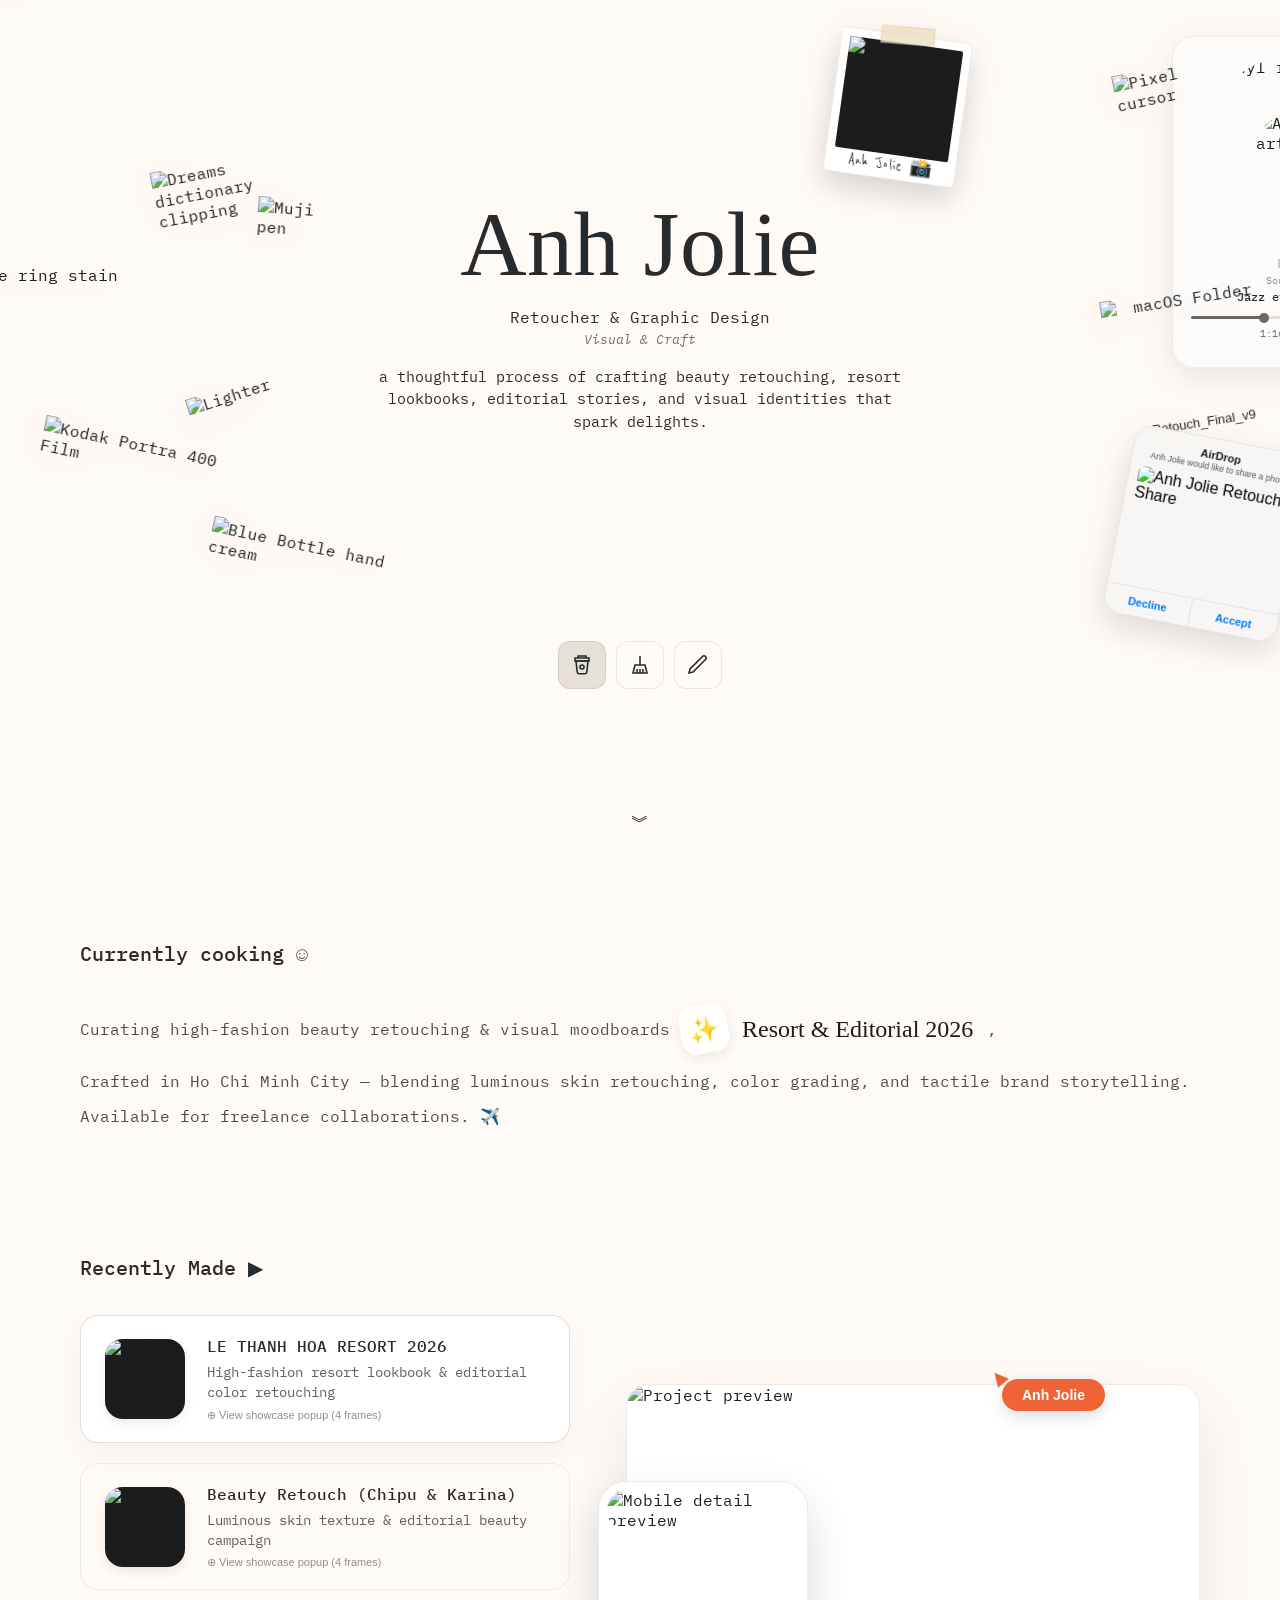
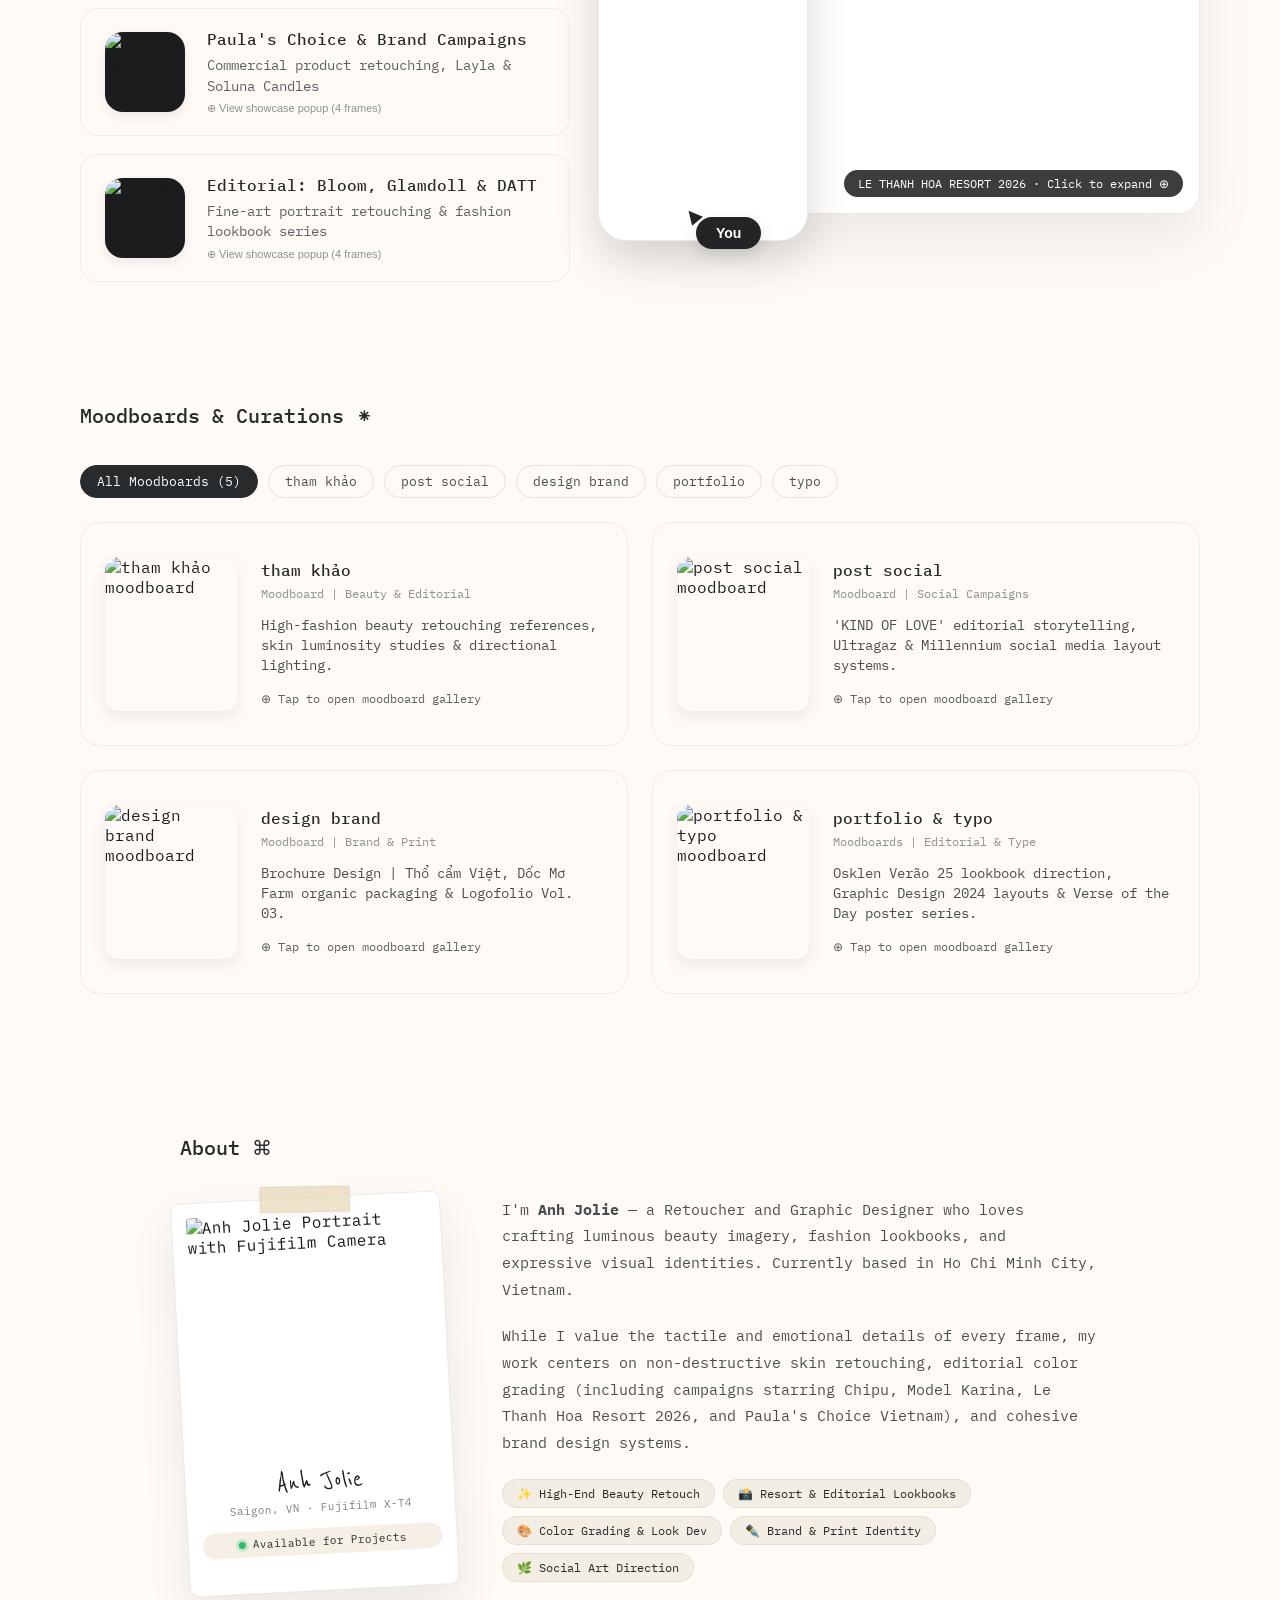
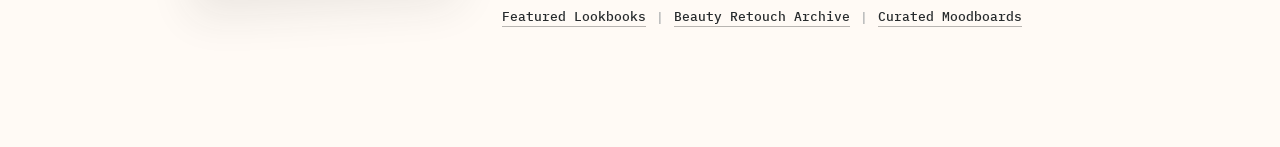
==== index.html @ 98412cd4 "feat: Anh Jolie interactive portfolio replica with mobile desk & editorial studio popup" ====
<!DOCTYPE html>
<html lang="en">
<head>
  <meta charset="utf-8" />
  <meta name="viewport" content="width=device-width, initial-scale=1, maximum-scale=5" />
  <meta name="referrer" content="no-referrer" />
  <title>Anh Jolie — Retoucher &amp; Graphic Designer</title>
  <meta name="description" content="Portfolio of Anh Jolie — Retoucher & Graphic Designer in Ho Chi Minh City. High-end beauty retouching, resort lookbooks, editorial stories, and curated visual moodboards." />
  <meta property="og:title" content="Anh Jolie — Retoucher &amp; Graphic Designer" />
  <meta property="og:description" content="A thoughtful process of crafting beauty retouching, resort lookbooks, editorial stories, and visual identities that spark delights." />
  <meta property="og:image" content="https://mir-s3-cdn-cf.behance.net/b1651c69d4bcf83d40b5f0b8733e53f3/c65cf236-919b-415d-bf5d-6e8229b2af30_acc_1200x630.png?h=d01a60e6569aecd27ad636b7a60bcfe1" />
  <meta property="og:type" content="website" />
  <link rel="preconnect" href="https://fonts.googleapis.com">
  <link rel="preconnect" href="https://fonts.gstatic.com" crossorigin>
  <link href="https://fonts.googleapis.com/css2?family=IBM+Plex+Mono:ital,wght@0,400;0,500;0,600;1,400&family=Manrope:wght@400;500;600;700&family=Reenie+Beanie&display=swap" rel="stylesheet">
  <style>
    @font-face {
      font-family: "Felt Tip Senior Regular";
      src: url("https://framerusercontent.com/assets/MlOKWgIuJnSh6sBA8Sb90W6Y.woff2") format("woff2");
      font-display: swap;
    }
    @font-face {
      font-family: "Historia Sky Script";
      src: url("https://framerusercontent.com/assets/rTj1xxnpP5jTWpRxKrqvFUeAQ8.woff2") format("woff2");
      font-display: swap;
    }
    @font-face {
      font-family: "SF Pro Text Semibold";
      src: url("https://framerusercontent.com/assets/CBZdmdx8YDNDLH6l0lfT3UiM8.woff2") format("woff2");
      font-display: swap;
    }

    * {
      box-sizing: border-box;
      margin: 0;
      padding: 0;
      -webkit-font-smoothing: antialiased;
      -webkit-tap-highlight-color: transparent;
    }

    html, body {
      background: rgb(255, 250, 245);
      color: #1a1c1d;
      font-family: 'IBM Plex Mono', monospace;
      overflow-x: hidden;
      scroll-behavior: smooth;
    }

    body.modal-open {
      overflow: hidden;
    }

    /* ===================== TOP HERO CANVAS (DESKTOP + MOBILE) ===================== */
    .hero-stage {
      position: relative;
      width: 100%;
      max-width: 1440px;
      height: 880px;
      margin: 0 auto;
      user-select: none;
      overflow: hidden;
    }

    /* Center Bio Block */
    .hero-center-text {
      position: absolute;
      left: 50%;
      top: 315px;
      transform: translate(-50%, -50%);
      width: 590px;
      max-width: 90vw;
      text-align: center;
      z-index: 15;
      transition: all 0.65s cubic-bezier(0.22, 1, 0.36, 1);
      pointer-events: none;
    }

    .hero-stage[data-mode="clean"] .hero-center-text {
      left: 73%;
      top: 425px;
      text-align: right;
    }

    .hero-stage[data-mode="notebook"] .hero-center-text {
      left: 50%;
      top: 325px;
      text-align: center;
    }

    .signature-title {
      font-family: "Historia Sky Script", cursive;
      font-size: 92px;
      font-weight: 400;
      color: #272b2d;
      line-height: 1.05;
      margin-bottom: 14px;
      letter-spacing: 0.5px;
    }

    .subtitle-role {
      font-family: 'IBM Plex Mono', monospace;
      font-size: 16px;
      font-weight: 400;
      color: #272b2d;
      margin-bottom: 4px;
    }

    .subtitle-pos {
      font-family: 'IBM Plex Mono', monospace;
      font-style: italic;
      font-size: 13px;
      color: #6b7075;
      margin-bottom: 18px;
    }

    .subtitle-desc {
      font-family: 'IBM Plex Mono', monospace;
      font-size: 15px;
      line-height: 1.5;
      color: #272b2d;
      max-width: 540px;
      margin: 0 auto;
    }

    .hero-stage[data-mode="clean"] .subtitle-desc {
      margin-left: auto;
      margin-right: 0;
    }

    /* Interactive Desk Objects */
    .desk-item {
      position: absolute;
      cursor: grab;
      transition: left 0.65s cubic-bezier(0.22, 1, 0.36, 1),
                  top 0.65s cubic-bezier(0.22, 1, 0.36, 1),
                  transform 0.55s cubic-bezier(0.22, 1, 0.36, 1),
                  opacity 0.4s ease;
      z-index: 10;
      filter: drop-shadow(0 8px 18px rgba(0,0,0,0.06));
      touch-action: manipulation;
    }

    .desk-item:hover {
      transform: scale(1.04) rotate(1.5deg);
    }

    .desk-item:active {
      cursor: grabbing;
      transition: none;
    }

    .desk-item > img {
      width: 100%;
      height: 100%;
      object-fit: contain;
      pointer-events: none;
      display: block;
    }

    /* ---- DEFAULT (MESSY COFFEE MODE) POSITIONS ---- */
    .item-notebook { left: -180px; top: 170px; width: 690px; height: 640px; transform: rotate(-28deg); z-index: 4; }
    .item-lamp { left: -12px; top: -35px; width: 320px; height: 420px; z-index: 6; }
    .item-noteclip { left: -120px; top: 95px; width: 220px; height: 310px; z-index: 5; }
    .item-dream { left: 162px; top: 155px; width: 175px; height: 150px; transform: rotate(-11deg); z-index: 8; }
    .item-pen { left: 252px; top: 198px; width: 65px; height: 196px; transform: rotate(4deg); z-index: 14; }
    .item-stain { left: -68px; top: 265px; width: 215px; height: 215px; z-index: 7; pointer-events: none; }
    .item-lighter { left: 205px; top: 378px; width: 120px; height: 150px; transform: rotate(-18deg); z-index: 13; }
    .item-film { left: 26px; top: 432px; width: 185px; height: 182px; transform: rotate(12deg); z-index: 13; }
    .item-handcream { left: 185px; top: 535px; width: 215px; height: 265px; transform: rotate(12deg); z-index: 13; }
    .item-doliprane { left: -120px; top: 640px; width: 118px; height: 118px; opacity: 0; pointer-events: none; }

    /* Right side widgets */
    .item-mouse { left: 1118px; top: 68px; width: 76px; height: 76px; transform: rotate(-12deg); z-index: 11; }
    .item-folder { left: 1110px; top: 288px; width: 170px; height: 155px; transform: rotate(-9deg); z-index: 14; text-align: center; }
    .item-folder .folder-label {
      font-family: "SF Pro Text Semibold", -apple-system, sans-serif;
      font-size: 13px;
      color: #272b2d;
      margin-top: -8px;
    }
    .item-sidebar { left: 1332px; top: 339px; width: 92px; height: 335px; z-index: 12; }

    /* Vinyl Music Player Widget */
    .item-music-card {
      left: 1172px;
      top: 36px;
      width: 242px;
      height: 332px;
      background: #fdfbf9;
      border: 1px solid rgba(0,0,0,0.06);
      border-radius: 22px;
      padding: 20px 18px;
      box-shadow: 0 12px 32px rgba(0,0,0,0.04);
      z-index: 9;
      display: flex;
      flex-direction: column;
      align-items: center;
    }

    .vinyl-wrap {
      position: relative;
      width: 186px;
      height: 186px;
      cursor: pointer;
    }

    .vinyl-disc {
      width: 186px;
      height: 186px;
      border-radius: 50%;
      display: block;
      animation: spinVinyl 8s linear infinite;
      animation-play-state: paused;
    }

    .item-music-card.playing .vinyl-disc {
      animation-play-state: running;
    }

    @keyframes spinVinyl {
      from { transform: rotate(0deg); }
      to { transform: rotate(360deg); }
    }

    .vinyl-center {
      position: absolute;
      left: 50%;
      top: 50%;
      width: 74px;
      height: 74px;
      transform: translate(-50%, -50%);
      border-radius: 50%;
      pointer-events: none;
      object-fit: cover;
    }

    .music-meta {
      text-align: center;
      margin-top: 14px;
      width: 100%;
    }

    .music-eq {
      font-size: 10px;
      color: #6b7075;
      letter-spacing: 1px;
      margin-bottom: 4px;
    }

    .music-artist {
      font-size: 9.5px;
      color: #8c9196;
      margin-bottom: 2px;
    }

    .music-title {
      font-size: 12px;
      color: #272b2d;
      font-weight: 500;
      margin-bottom: 12px;
    }

    .music-bar {
      position: relative;
      height: 3px;
      background: #e3ded8;
      border-radius: 99px;
      width: 100%;
      margin-bottom: 8px;
    }

    .music-bar-fill {
      width: 36%;
      height: 100%;
      background: #6b6661;
      border-radius: 99px;
      position: relative;
    }

    .music-bar-dot {
      position: absolute;
      right: -5px;
      top: -3.5px;
      width: 10px;
      height: 10px;
      border-radius: 50%;
      background: #6b6661;
    }

    .music-time {
      font-size: 9.5px;
      color: #6b7075;
    }

    /* AirDrop Card */
    .item-airdrop {
      left: 1118px;
      top: 438px;
      width: 176px;
      background: rgba(248, 246, 244, 0.94);
      backdrop-filter: blur(16px);
      border-radius: 18px;
      border: 1px solid rgba(0,0,0,0.07);
      box-shadow: 0 14px 30px rgba(0,0,0,0.08);
      transform: rotate(11deg);
      z-index: 16;
      overflow: hidden;
      font-family: "SF Pro Text Semibold", -apple-system, BlinkMacSystemFont, sans-serif;
    }

    .airdrop-header {
      padding: 10px 10px 6px;
      text-align: center;
    }

    .airdrop-title {
      font-size: 11px;
      font-weight: 700;
      color: #1a1c1d;
    }

    .airdrop-sub {
      font-size: 8.5px;
      color: #555;
      line-height: 1.25;
      margin-top: 1px;
    }

    .airdrop-photo {
      width: 156px;
      height: 112px;
      margin: 0 auto;
      border-radius: 6px;
      overflow: hidden;
      position: relative;
      cursor: pointer;
    }

    .airdrop-photo img {
      width: 100%;
      height: 100%;
      object-fit: cover;
      transition: filter 0.5s ease, transform 0.5s ease;
    }

    .item-airdrop:not(.accepted) .airdrop-photo img {
      filter: contrast(1.25) saturate(1.4);
    }

    .airdrop-actions {
      display: grid;
      grid-template-columns: 1fr 1fr;
      border-top: 1px solid rgba(0,0,0,0.08);
      margin-top: 8px;
    }

    .airdrop-btn {
      background: none;
      border: none;
      padding: 8px 0;
      font-size: 11px;
      font-weight: 600;
      color: #007aff;
      cursor: pointer;
      transition: background 0.15s;
    }

    .airdrop-btn:first-child {
      border-right: 1px solid rgba(0,0,0,0.08);
    }

    .airdrop-btn:hover {
      background: rgba(0, 122, 255, 0.08);
    }

    /* Tactile Polaroid Profile Portrait on Desk */
    .item-polaroid {
      left: 832px;
      top: 34px;
      width: 132px;
      background: #fff;
      padding: 8px 8px 24px;
      border-radius: 5px;
      border: 1px solid rgba(0,0,0,0.08);
      box-shadow: 0 14px 28px rgba(0,0,0,0.11);
      transform: rotate(8deg);
      z-index: 15;
    }

    .polaroid-tape {
      position: absolute;
      top: -9px;
      left: 50%;
      width: 54px;
      height: 18px;
      background: rgba(235, 221, 192, 0.78);
      border: 1px solid rgba(0,0,0,0.05);
      transform: translateX(-50%) rotate(-3deg);
      box-shadow: 0 2px 4px rgba(0,0,0,0.05);
      pointer-events: none;
    }

    .polaroid-photo-wrap {
      width: 100%;
      height: 112px;
      overflow: hidden;
      border-radius: 2px;
      background: #1a1c1d;
    }

    .polaroid-photo-wrap img {
      width: 100%;
      height: 100%;
      object-fit: cover;
      pointer-events: none;
    }

    .polaroid-caption {
      position: absolute;
      left: 0;
      right: 0;
      bottom: 3px;
      text-align: center;
      font-family: 'Reenie Beanie', cursive;
      font-size: 18px;
      color: #272b2d;
      letter-spacing: 0.3px;
    }

    /* ---- MODE 2: CLEANED-UP MODE POSITIONS ---- */
    .hero-stage[data-mode="clean"] .item-lamp { left: 26px; top: 32px; width: 220px; height: 300px; transform: rotate(0deg); }
    .hero-stage[data-mode="clean"] .item-doliprane { left: 185px; top: 48px; width: 105px; height: 105px; opacity: 1; pointer-events: auto; transform: rotate(0deg); }
    .hero-stage[data-mode="clean"] .item-dream { left: 315px; top: 48px; width: 120px; height: 100px; transform: rotate(0deg); }
    .hero-stage[data-mode="clean"] .item-film { left: 192px; top: 195px; width: 122px; height: 120px; transform: rotate(0deg); }
    .hero-stage[data-mode="clean"] .item-lighter { left: 328px; top: 195px; width: 72px; height: 115px; transform: rotate(0deg); }
    .hero-stage[data-mode="clean"] .item-notebook { left: -60px; top: 365px; width: 415px; height: 390px; transform: rotate(0deg); }
    .hero-stage[data-mode="clean"] .item-stain { left: 125px; top: 515px; width: 165px; height: 165px; transform: rotate(0deg); }
    .hero-stage[data-mode="clean"] .item-handcream { left: 356px; top: 375px; width: 130px; height: 265px; transform: rotate(-8deg); }
    .hero-stage[data-mode="clean"] .item-noteclip { opacity: 0; pointer-events: none; }
    .hero-stage[data-mode="clean"] .item-music-card { left: 615px; top: 45px; transform: rotate(-90deg); }
    .hero-stage[data-mode="clean"] .item-polaroid { left: 930px; top: 58px; transform: rotate(0deg); }
    .hero-stage[data-mode="clean"] .item-pen { left: 1095px; top: 72px; width: 62px; height: 220px; transform: rotate(0deg); }
    .hero-stage[data-mode="clean"] .item-sidebar { left: 1215px; top: 72px; width: 70px; height: 235px; transform: rotate(0deg); }
    .hero-stage[data-mode="clean"] .item-mouse { left: 1320px; top: 132px; width: 65px; height: 65px; transform: rotate(0deg); }
    .hero-stage[data-mode="clean"] .item-airdrop { left: 1020px; top: 555px; transform: rotate(0deg); }
    .hero-stage[data-mode="clean"] .item-folder { left: 1228px; top: 575px; transform: rotate(0deg); }

    /* ---- MODE 3: NOTEBOOK MODE POSITIONS ---- */
    .hero-stage[data-mode="notebook"] .item-notebook { left: 390px; top: 58px; width: 660px; height: 590px; transform: rotate(-20deg); z-index: 5; }
    .hero-stage[data-mode="notebook"] .item-dream { left: 315px; top: 135px; width: 155px; height: 130px; transform: rotate(14deg); }
    .hero-stage[data-mode="notebook"] .item-polaroid { left: 335px; top: 310px; transform: rotate(-6deg); }
    .hero-stage[data-mode="notebook"] .item-airdrop { left: 342px; top: 492px; transform: rotate(0deg); }
    .hero-stage[data-mode="notebook"] .item-pen { left: 1005px; top: 62px; transform: rotate(7deg); }
    .hero-stage[data-mode="notebook"] .item-music-card { left: 995px; top: 112px; transform: rotate(15deg); }
    .hero-stage[data-mode="notebook"] .item-stain { left: 1070px; top: 375px; width: 165px; height: 165px; }
    .hero-stage[data-mode="notebook"] .item-lamp,
    .hero-stage[data-mode="notebook"] .item-film,
    .hero-stage[data-mode="notebook"] .item-lighter,
    .hero-stage[data-mode="notebook"] .item-handcream,
    .hero-stage[data-mode="notebook"] .item-folder,
    .hero-stage[data-mode="notebook"] .item-sidebar,
    .hero-stage[data-mode="notebook"] .item-mouse,
    .hero-stage[data-mode="notebook"] .item-noteclip {
      opacity: 0;
      pointer-events: none;
    }

    /* ---- 3-BUTTON DESK MODE SWITCHER (Coffee / Clean / Notebook) ---- */
    .desk-switcher {
      position: absolute;
      left: 50%;
      top: 641px;
      transform: translateX(-50%);
      display: flex;
      gap: 10px;
      z-index: 25;
    }

    .mode-btn {
      width: 48px;
      height: 48px;
      border-radius: 12px;
      border: 1px solid rgba(0,0,0,0.08);
      background: rgba(255, 250, 245, 0.85);
      display: flex;
      align-items: center;
      justify-content: center;
      cursor: pointer;
      position: relative;
      transition: all 0.2s ease;
    }

    .mode-btn:hover,
    .mode-btn.active {
      background: #e6e0d6;
    }

    .mode-btn svg {
      width: 24px;
      height: 24px;
      stroke: #272b2d;
      fill: none;
      stroke-width: 1.6;
    }

    .mode-tooltip {
      position: absolute;
      top: 56px;
      left: 50%;
      transform: translateX(-50%);
      background: #000;
      color: #fff;
      font-family: 'IBM Plex Mono', monospace;
      font-size: 12px;
      padding: 4px 12px;
      border-radius: 99px;
      white-space: nowrap;
      opacity: 0;
      pointer-events: none;
      transition: opacity 0.2s;
    }

    .mode-btn:hover .mode-tooltip {
      opacity: 1;
    }

    .scroll-down-arrow {
      position: absolute;
      left: 50%;
      top: 810px;
      transform: translateX(-50%);
      cursor: pointer;
      color: #272b2d;
      font-size: 18px;
      animation: bounceDown 2s infinite;
      z-index: 20;
      text-decoration: none;
    }

    @keyframes bounceDown {
      0%, 100% { transform: translate(-50%, 0); }
      50% { transform: translate(-50%, 7px); }
    }

    /* ===================== SECTION CONTAINER ===================== */
    .section-wrap {
      max-width: 1280px;
      margin: 0 auto;
      padding: 60px 80px;
      position: relative;
    }

    .section-heading {
      font-family: 'IBM Plex Mono', monospace;
      font-size: 20px;
      font-weight: 500;
      color: #272b2d;
      margin-bottom: 36px;
      display: flex;
      align-items: center;
      gap: 8px;
    }

    /* ===================== CURRENTLY COOKING ☺︎ ===================== */
    .cooking-line {
      font-family: 'IBM Plex Mono', monospace;
      font-size: 16px;
      color: #4a4d50;
      line-height: 2.2;
      display: flex;
      flex-wrap: wrap;
      align-items: center;
      gap: 10px;
    }

    .cooking-sticker {
      display: inline-flex;
      align-items: center;
      justify-content: center;
      width: 48px;
      height: 48px;
      background: #fff;
      border-radius: 14px;
      box-shadow: 0 4px 12px rgba(0,0,0,0.08);
      transform: rotate(-12deg);
      font-size: 24px;
    }

    .cooking-handwritten {
      font-family: "Felt Tip Senior Regular", cursive;
      font-size: 24px;
      color: #1a1c1d;
      padding: 0 4px;
    }

    /* ===================== RECENTLY MADE ▶ ===================== */
    .recently-grid {
      display: grid;
      grid-template-columns: 490px 1fr;
      gap: 56px;
      align-items: center;
      position: relative;
      min-height: 560px;
    }

    .project-list {
      display: flex;
      flex-direction: column;
      gap: 18px;
    }

    .project-card {
      display: flex;
      align-items: center;
      gap: 22px;
      padding: 20px 24px;
      border-radius: 18px;
      border: 1px solid rgba(0,0,0,0.06);
      background: rgba(255, 250, 245, 0.6);
      text-decoration: none;
      color: inherit;
      transition: all 0.25s ease;
      cursor: pointer;
      text-align: left;
      width: 100%;
    }

    .project-card:hover,
    .project-card.active {
      background: #fff;
      border-color: rgba(0,0,0,0.12);
      box-shadow: 0 10px 30px rgba(0,0,0,0.04);
      transform: translateY(-2px);
    }

    .project-icon {
      width: 80px;
      height: 80px;
      border-radius: 18px;
      object-fit: cover;
      flex-shrink: 0;
      box-shadow: 0 4px 12px rgba(0,0,0,0.08);
      background: #1a1c1d;
    }

    .project-info {
      flex: 1;
    }

    .project-info h3 {
      font-family: 'IBM Plex Mono', monospace;
      font-size: 16px;
      font-weight: 500;
      color: #272b2d;
      margin-bottom: 6px;
    }

    .project-info p {
      font-family: 'IBM Plex Mono', monospace;
      font-size: 14px;
      color: #5c6064;
      line-height: 1.45;
    }

    .project-tap-hint {
      font-size: 11px;
      color: #8c9196;
      margin-top: 6px;
      display: inline-flex;
      align-items: center;
      gap: 4px;
    }

    /* Right-side Interactive Showcase Stage */
    .preview-stage {
      position: relative;
      height: 520px;
      display: flex;
      align-items: center;
      justify-content: center;
      cursor: pointer;
    }

    .preview-window {
      position: relative;
      width: 100%;
      max-width: 580px;
      height: 430px;
      background: #fff;
      border-radius: 22px;
      border: 1px solid rgba(0,0,0,0.08);
      box-shadow: 0 24px 60px rgba(0,0,0,0.08);
      overflow: hidden;
      transition: all 0.35s cubic-bezier(0.22, 1, 0.36, 1);
    }

    .preview-window:hover {
      transform: scale(1.015);
    }

    .preview-window img.main-shot {
      width: 100%;
      height: 100%;
      object-fit: cover;
      transition: transform 0.5s ease;
    }

    .preview-phone {
      position: absolute;
      left: -28px;
      bottom: 18px;
      width: 210px;
      height: 360px;
      background: #fff;
      border-radius: 28px;
      padding: 8px;
      box-shadow: 0 20px 45px rgba(0,0,0,0.14);
      border: 1px solid rgba(0,0,0,0.08);
      overflow: hidden;
      z-index: 5;
      transition: all 0.4s ease;
    }

    .preview-phone img {
      width: 100%;
      height: 100%;
      object-fit: cover;
      border-radius: 20px;
    }

    .preview-badge {
      position: absolute;
      right: 16px;
      bottom: 16px;
      background: rgba(26, 28, 29, 0.85);
      backdrop-filter: blur(8px);
      color: #fff;
      font-size: 12px;
      padding: 6px 14px;
      border-radius: 99px;
      z-index: 6;
    }

    /* Figma-style Floating Cursors */
    .floating-cursor {
      position: absolute;
      display: inline-flex;
      align-items: center;
      pointer-events: none;
      z-index: 20;
      transition: transform 0.35s cubic-bezier(0.22, 1, 0.36, 1);
    }

    .cursor-anh {
      right: 95px;
      top: 40px;
      animation: floatCursor 5s ease-in-out infinite;
    }

    .cursor-you {
      left: 70px;
      bottom: 10px;
    }

    @keyframes floatCursor {
      0%, 100% { transform: translate(0, 0); }
      50% { transform: translate(-24px, 16px); }
    }

    .cursor-pill {
      padding: 8px 20px;
      border-radius: 99px;
      font-family: "SF Pro Text Semibold", -apple-system, sans-serif;
      font-size: 14px;
      font-weight: 600;
      color: #fff;
      box-shadow: 0 6px 16px rgba(0,0,0,0.12);
      position: relative;
    }

    .cursor-anh .cursor-pill { background: #ef6437; }
    .cursor-you .cursor-pill { background: #222426; }

    .cursor-tip {
      width: 0;
      height: 0;
      border-left: 7px solid transparent;
      border-right: 7px solid transparent;
      position: absolute;
      left: -10px;
      top: -8px;
      transform: rotate(-40deg);
    }

    .cursor-anh .cursor-tip { border-bottom: 14px solid #ef6437; }
    .cursor-you .cursor-tip { border-bottom: 14px solid #222426; }

    /* ===================== OTHER WORK ⁕ (3D Flip Cards on Desktop, Stacked Banner Cards on Mobile) ===================== */
    .moodboard-tabs {
      display: flex;
      gap: 10px;
      flex-wrap: wrap;
      margin-bottom: 24px;
    }

    .mb-tab {
      font-family: 'IBM Plex Mono', monospace;
      font-size: 13px;
      padding: 7px 16px;
      border-radius: 99px;
      border: 1px solid rgba(0,0,0,0.1);
      background: transparent;
      color: #4a4d50;
      cursor: pointer;
      transition: all 0.2s;
      white-space: nowrap;
    }

    .mb-tab.active,
    .mb-tab:hover {
      background: #272b2d;
      color: #fff;
      border-color: #272b2d;
    }

    .other-work-grid {
      display: grid;
      grid-template-columns: repeat(2, 1fr);
      gap: 24px;
    }

    .flip-card {
      perspective: 1200px;
      height: 224px;
      cursor: pointer;
    }

    .flip-inner {
      position: relative;
      width: 100%;
      height: 100%;
      transition: transform 0.65s cubic-bezier(0.22, 1, 0.36, 1);
      transform-style: preserve-3d;
    }

    @media (hover: hover) and (min-width: 810px) {
      .flip-card:hover .flip-inner {
        transform: rotateY(180deg);
      }
    }

    .flip-front,
    .flip-back {
      position: absolute;
      inset: 0;
      backface-visibility: hidden;
      border-radius: 20px;
      border: 1px solid rgba(0,0,0,0.06);
      background: rgba(255, 250, 245, 0.8);
      padding: 24px;
      display: flex;
      align-items: center;
      gap: 24px;
      overflow: hidden;
    }

    .flip-front:hover {
      background: #fff;
    }

    .flip-thumb {
      width: 132px;
      height: 154px;
      border-radius: 14px;
      object-fit: cover;
      flex-shrink: 0;
      box-shadow: 0 6px 16px rgba(0,0,0,0.08);
    }

    .flip-meta h4 {
      font-family: 'IBM Plex Mono', monospace;
      font-size: 16px;
      font-weight: 500;
      color: #272b2d;
      margin-bottom: 6px;
    }

    .flip-meta .flip-tag {
      font-family: 'IBM Plex Mono', monospace;
      font-size: 12px;
      color: #8c9196;
      margin-bottom: 14px;
    }

    .flip-meta p {
      font-family: 'IBM Plex Mono', monospace;
      font-size: 14px;
      color: #4a4d50;
      line-height: 1.45;
      margin-bottom: 12px;
    }

    .flip-link-icon {
      display: inline-flex;
      align-items: center;
      gap: 6px;
      color: #5c6064;
      font-size: 12px;
      text-decoration: none;
    }

    .flip-back {
      transform: rotateY(180deg);
      padding: 12px;
      background: #fff;
    }

    .flip-back img {
      width: 100%;
      height: 100%;
      object-fit: cover;
      border-radius: 14px;
    }

    .flip-back-caption {
      position: absolute;
      left: 24px;
      bottom: 22px;
      background: rgba(26, 28, 29, 0.85);
      color: #fff;
      padding: 6px 14px;
      border-radius: 99px;
      font-size: 12px;
    }

    /* ===================== ABOUT ⌘ (Editorial Artist Profile with Polaroid Portrait) ===================== */
    .about-section {
      max-width: 1080px;
      padding-top: 80px;
      padding-bottom: 120px;
    }

    .about-profile-layout {
      display: grid;
      grid-template-columns: 270px 1fr;
      gap: 52px;
      align-items: start;
    }

    .about-polaroid-card {
      position: relative;
      background: #fff;
      padding: 14px 14px 36px;
      border-radius: 10px;
      border: 1px solid rgba(0,0,0,0.08);
      box-shadow: 0 20px 44px rgba(39, 43, 45, 0.09);
      transform: rotate(-3deg);
      transition: transform 0.3s ease;
    }

    .about-polaroid-card:hover {
      transform: rotate(-1deg) translateY(-4px);
    }

    .about-polaroid-tape {
      position: absolute;
      top: -12px;
      left: 50%;
      width: 90px;
      height: 26px;
      background: rgba(235, 221, 192, 0.82);
      border: 1px solid rgba(0,0,0,0.05);
      transform: translateX(-50%) rotate(2deg);
      box-shadow: 0 3px 6px rgba(0,0,0,0.05);
    }

    .about-polaroid-img {
      width: 100%;
      aspect-ratio: 1 / 1;
      object-fit: cover;
      border-radius: 4px;
      display: block;
      margin-bottom: 14px;
      filter: contrast(1.04);
    }

    .about-polaroid-sig {
      font-family: 'Reenie Beanie', cursive;
      font-size: 30px;
      color: #1a1c1d;
      text-align: center;
      line-height: 1;
      margin-bottom: 4px;
    }

    .about-polaroid-sub {
      font-family: 'IBM Plex Mono', monospace;
      font-size: 11px;
      color: #7b8085;
      text-align: center;
    }

    .about-status-pill {
      margin-top: 14px;
      display: inline-flex;
      align-items: center;
      justify-content: center;
      gap: 7px;
      width: 100%;
      padding: 6px 12px;
      border-radius: 99px;
      background: #f5efe6;
      font-size: 11px;
      color: #272b2d;
    }

    .status-dot {
      width: 7px;
      height: 7px;
      border-radius: 50%;
      background: #2ebd6b;
      box-shadow: 0 0 0 3px rgba(46, 189, 107, 0.2);
    }

    .about-text {
      font-family: 'IBM Plex Mono', monospace;
      font-size: 15px;
      line-height: 1.78;
      color: #4a4d50;
      margin-bottom: 20px;
    }

    .about-tags {
      display: flex;
      flex-wrap: wrap;
      gap: 8px;
      margin: 22px 0 26px;
    }

    .about-tag {
      font-size: 12px;
      padding: 6px 14px;
      border-radius: 99px;
      background: #f3ede3;
      border: 1px solid rgba(0,0,0,0.06);
      color: #272b2d;
    }

    .about-links {
      font-family: 'IBM Plex Mono', monospace;
      font-size: 13px;
      color: #8c9196;
      display: flex;
      flex-wrap: wrap;
      gap: 10px;
      align-items: center;
    }

    .about-links button.text-link {
      background: none;
      border: none;
      font-family: inherit;
      font-size: inherit;
      color: #272b2d;
      font-weight: 500;
      cursor: pointer;
      border-bottom: 1px solid rgba(0,0,0,0.28);
      padding-bottom: 1px;
    }

    .about-links button.text-link:hover {
      color: #000;
      border-color: #000;
    }

    /* ===================== EDITORIAL LOOKBOOK & STUDIO POPUP MODAL ===================== */
    .project-modal-backdrop {
      position: fixed;
      inset: 0;
      background: rgba(28, 25, 22, 0.56);
      backdrop-filter: blur(14px);
      -webkit-backdrop-filter: blur(14px);
      z-index: 1000;
      display: flex;
      align-items: center;
      justify-content: center;
      padding: 24px;
      opacity: 0;
      pointer-events: none;
      transition: opacity 0.3s ease;
    }

    .project-modal-backdrop.open {
      opacity: 1;
      pointer-events: auto;
    }

    .project-modal {
      width: 100%;
      max-width: 1040px;
      max-height: 91vh;
      background: #FFFAF5;
      border: 1px solid rgba(39, 43, 45, 0.12);
      border-radius: 24px;
      box-shadow: 0 36px 90px rgba(20, 18, 15, 0.32), 0 2px 10px rgba(0,0,0,0.06);
      overflow-y: auto;
      transform: translateY(24px) scale(0.97);
      transition: transform 0.34s cubic-bezier(0.22, 1, 0.36, 1);
      display: flex;
      flex-direction: column;
    }

    .project-modal-backdrop.open .project-modal {
      transform: translateY(0) scale(1);
    }

    /* macOS + Editorial Window Top Chrome */
    .modal-topbar {
      position: sticky;
      top: 0;
      background: rgba(255, 250, 245, 0.94);
      backdrop-filter: blur(16px);
      -webkit-backdrop-filter: blur(16px);
      padding: 14px 24px;
      border-bottom: 1px solid rgba(0,0,0,0.07);
      display: flex;
      justify-content: space-between;
      align-items: center;
      gap: 16px;
      z-index: 20;
    }

    .modal-window-left {
      display: flex;
      align-items: center;
      gap: 14px;
    }

    .mac-dots {
      display: flex;
      gap: 7px;
      align-items: center;
    }

    .mac-dot {
      width: 12px;
      height: 12px;
      border-radius: 50%;
      border: 1px solid rgba(0,0,0,0.1);
      padding: 0;
      cursor: pointer;
    }

    .mac-dot.close { background: #ff5f56; }
    .mac-dot.min { background: #ffbd2e; }
    .mac-dot.max { background: #27c93f; }

    .modal-file-pill {
      font-family: 'IBM Plex Mono', monospace;
      font-size: 11.5px;
      color: #6b7075;
      background: #f2ece2;
      padding: 4px 12px;
      border-radius: 99px;
      border: 1px solid rgba(0,0,0,0.05);
    }

    .modal-window-right {
      display: flex;
      align-items: center;
      gap: 12px;
    }

    .modal-artist-chip {
      display: flex;
      align-items: center;
      gap: 8px;
      background: #fff;
      padding: 4px 12px 4px 5px;
      border-radius: 99px;
      border: 1px solid rgba(0,0,0,0.07);
      font-size: 11.5px;
      color: #272b2d;
    }

    .modal-artist-chip img {
      width: 24px;
      height: 24px;
      border-radius: 50%;
      object-fit: cover;
    }

    .modal-close-btn {
      padding: 7px 14px;
      border-radius: 99px;
      border: 1px solid rgba(0,0,0,0.12);
      background: #272b2d;
      color: #fff;
      font-family: 'IBM Plex Mono', monospace;
      font-size: 12px;
      cursor: pointer;
      display: inline-flex;
      align-items: center;
      gap: 6px;
      flex-shrink: 0;
      transition: transform 0.15s, background 0.15s;
    }

    .modal-close-btn:hover {
      background: #000;
      transform: translateY(-1px);
    }

    .modal-body {
      padding: 28px 34px 34px;
    }

    /* Editorial Magazine Header inside Modal */
    .modal-editorial-header {
      display: flex;
      justify-content: space-between;
      align-items: flex-end;
      gap: 20px;
      margin-bottom: 22px;
      padding-bottom: 18px;
      border-bottom: 1px dashed rgba(39, 43, 45, 0.14);
    }

    .modal-tag-pill {
      font-size: 11px;
      letter-spacing: 0.4px;
      text-transform: uppercase;
      color: #5c6064;
      background: #efe8dc;
      padding: 5px 12px;
      border-radius: 99px;
      display: inline-block;
      margin-bottom: 8px;
    }

    .modal-title {
      font-family: 'IBM Plex Mono', monospace;
      font-size: 24px;
      font-weight: 600;
      color: #1a1c1d;
      line-height: 1.25;
    }

    .modal-handnote {
      font-family: 'Reenie Beanie', cursive;
      font-size: 26px;
      color: #6b645c;
      white-space: nowrap;
      transform: rotate(-2deg);
    }

    /* Warm Linen & Ambient Blur Showcase Stage (Zero Black Bars!) */
    .modal-hero-viewer {
      position: relative;
      width: 100%;
      height: 490px;
      background: #EFE8DD;
      border-radius: 20px;
      border: 1px solid rgba(0,0,0,0.08);
      overflow: hidden;
      margin-bottom: 22px;
      display: flex;
      align-items: center;
      justify-content: center;
      padding: 22px;
      box-shadow: inset 0 2px 12px rgba(0,0,0,0.04);
    }

    /* Soft ambient color aura behind the framed print */
    .modal-ambient-bg {
      position: absolute;
      inset: -30px;
      background-size: cover;
      background-position: center;
      filter: blur(38px) saturate(1.25) brightness(1.02);
      opacity: 0.38;
      pointer-events: none;
      transition: background-image 0.35s ease;
    }

    /* Tactile White Gallery Print Frame inside the stage */
    .modal-print-frame {
      position: relative;
      z-index: 2;
      max-width: 100%;
      height: 100%;
      background: #FFFAF5;
      padding: 10px;
      border-radius: 14px;
      box-shadow: 0 20px 50px rgba(28, 24, 20, 0.22);
      display: flex;
      align-items: center;
      justify-content: center;
      overflow: hidden;
    }

    .modal-print-frame img {
      max-width: 100%;
      max-height: 100%;
      width: auto;
      height: 100%;
      object-fit: contain;
      border-radius: 8px;
      display: block;
      transition: filter 0.32s ease, transform 0.32s ease;
    }

    .modal-hero-viewer.raw-grade .modal-print-frame img {
      filter: saturate(0.58) contrast(0.84) brightness(0.95) sepia(0.09);
    }

    .modal-grade-badge {
      position: absolute;
      top: 18px;
      left: 18px;
      z-index: 6;
      background: rgba(255, 250, 245, 0.92);
      backdrop-filter: blur(8px);
      border: 1px solid rgba(0,0,0,0.1);
      padding: 5px 12px;
      border-radius: 99px;
      font-size: 11px;
      font-weight: 500;
      color: #272b2d;
      box-shadow: 0 4px 12px rgba(0,0,0,0.08);
    }

    .modal-nav-btn {
      position: absolute;
      top: 50%;
      transform: translateY(-50%);
      width: 44px;
      height: 44px;
      border-radius: 50%;
      border: 1px solid rgba(0,0,0,0.1);
      background: rgba(255, 250, 245, 0.92);
      backdrop-filter: blur(10px);
      color: #1a1c1d;
      font-size: 17px;
      cursor: pointer;
      display: flex;
      align-items: center;
      justify-content: center;
      z-index: 6;
      box-shadow: 0 8px 20px rgba(0,0,0,0.12);
      transition: all 0.2s;
    }

    .modal-nav-btn:hover {
      background: #272b2d;
      color: #fff;
      transform: translateY(-50%) scale(1.06);
    }

    .modal-nav-prev { left: 16px; }
    .modal-nav-next { right: 16px; }

    .retouch-toggle-pill {
      position: absolute;
      left: 18px;
      bottom: 16px;
      background: rgba(39, 43, 45, 0.9);
      backdrop-filter: blur(8px);
      color: #fff;
      border: 1px solid rgba(255,255,255,0.18);
      padding: 8px 15px;
      border-radius: 99px;
      font-family: 'IBM Plex Mono', monospace;
      font-size: 12px;
      font-weight: 500;
      cursor: pointer;
      z-index: 6;
      box-shadow: 0 6px 18px rgba(0,0,0,0.18);
      transition: transform 0.15s, background 0.15s;
    }

    .retouch-toggle-pill:hover {
      background: #000;
      transform: translateY(-1px);
    }

    .modal-counter-pill {
      position: absolute;
      right: 18px;
      bottom: 16px;
      background: rgba(255, 250, 245, 0.92);
      color: #1a1c1d;
      border: 1px solid rgba(0,0,0,0.1);
      padding: 6px 13px;
      border-radius: 99px;
      font-size: 12px;
      font-weight: 500;
      z-index: 6;
      box-shadow: 0 4px 12px rgba(0,0,0,0.1);
    }

    /* Contact Sheet Polaroid Strip */
    .contact-sheet-label {
      font-size: 11px;
      text-transform: uppercase;
      letter-spacing: 0.6px;
      color: #7b8085;
      margin-bottom: 10px;
      display: flex;
      justify-content: space-between;
      align-items: center;
    }

    .modal-thumbs {
      display: grid;
      grid-template-columns: repeat(auto-fit, minmax(150px, 1fr));
      gap: 14px;
      margin-bottom: 26px;
    }

    .contact-frame {
      background: #fff;
      padding: 7px 7px 10px;
      border-radius: 12px;
      border: 1.5px solid rgba(0,0,0,0.07);
      cursor: pointer;
      transition: all 0.2s ease;
      box-shadow: 0 4px 12px rgba(0,0,0,0.04);
    }

    .contact-frame:hover,
    .contact-frame.active {
      border-color: #272b2d;
      transform: translateY(-3px);
      box-shadow: 0 10px 22px rgba(0,0,0,0.09);
    }

    .contact-frame img {
      width: 100%;
      height: 112px;
      object-fit: cover;
      border-radius: 7px;
      display: block;
      margin-bottom: 6px;
    }

    .contact-frame-meta {
      display: flex;
      justify-content: space-between;
      font-size: 10.5px;
      color: #6b7075;
      padding: 0 2px;
    }

    /* Notebook Paper Story + Credits Card */
    .modal-details-grid {
      display: grid;
      grid-template-columns: 1.7fr 1fr;
      gap: 22px;
      padding: 22px;
      background: #F7F1E7;
      background-image: radial-gradient(rgba(39, 43, 45, 0.09) 1px, transparent 1px);
      background-size: 16px 16px;
      border-radius: 18px;
      border: 1px solid rgba(0,0,0,0.07);
      margin-bottom: 20px;
    }

    .modal-story-heading {
      font-size: 11.5px;
      text-transform: uppercase;
      letter-spacing: 0.5px;
      color: #7b8085;
      margin-bottom: 8px;
    }

    .modal-story {
      font-size: 14px;
      line-height: 1.72;
      color: #272b2d;
    }

    .modal-credits {
      background: rgba(255, 250, 245, 0.92);
      border-radius: 14px;
      border: 1px solid rgba(0,0,0,0.06);
      padding: 16px 18px;
      font-size: 12.5px;
      line-height: 1.75;
      color: #4a4d50;
    }

    .modal-credits strong {
      color: #1a1c1d;
    }

    /* Seamless "Up Next Project" Footer Bar inside Popup */
    .modal-footer-nav {
      display: flex;
      justify-content: space-between;
      align-items: center;
      padding-top: 16px;
      border-top: 1px solid rgba(0,0,0,0.08);
      gap: 12px;
    }

    .next-project-btn {
      margin-left: auto;
      display: inline-flex;
      align-items: center;
      gap: 12px;
      background: #fff;
      border: 1px solid rgba(0,0,0,0.1);
      padding: 8px 16px 8px 10px;
      border-radius: 99px;
      cursor: pointer;
      font-family: 'IBM Plex Mono', monospace;
      font-size: 12.5px;
      color: #1a1c1d;
      box-shadow: 0 4px 12px rgba(0,0,0,0.05);
      transition: all 0.2s;
    }

    .next-project-btn:hover {
      background: #272b2d;
      color: #fff;
      transform: translateX(3px);
    }

    .next-project-btn img {
      width: 30px;
      height: 30px;
      border-radius: 50%;
      object-fit: cover;
    }

    /* ===================== MOBILE DESIGN (<= 809px — Matches jackiehu.design Mobile!) ===================== */
    @media (max-width: 809.98px) {
      .hero-stage {
        height: 750px;
      }

      /* Tilted Notebook + Centered Tilted Signature just like jackiehu-mobile.jpg */
      .hero-center-text,
      .hero-stage[data-mode="clean"] .hero-center-text,
      .hero-stage[data-mode="notebook"] .hero-center-text {
        left: 50%;
        top: 315px;
        width: 310px;
        text-align: center;
        transform: translate(-50%, -50%) rotate(-18deg);
      }

      .signature-title {
        font-size: 56px;
        margin-bottom: 8px;
      }

      .subtitle-role {
        font-size: 12.5px;
      }

      .subtitle-pos {
        font-size: 11px;
        margin-bottom: 10px;
      }

      .subtitle-desc {
        font-size: 11.5px;
        line-height: 1.45;
        max-width: 280px;
      }

      /* Mobile Desk Collage Positions matching jackiehu-mobile.jpg */
      .item-lamp,
      .hero-stage[data-mode="clean"] .item-lamp,
      .hero-stage[data-mode="notebook"] .item-lamp {
        left: -14px;
        top: -18px;
        width: 155px;
        height: 205px;
        opacity: 1;
        pointer-events: auto;
        transform: rotate(0deg);
        z-index: 8;
      }

      .item-dream,
      .hero-stage[data-mode="clean"] .item-dream,
      .hero-stage[data-mode="notebook"] .item-dream {
        left: -12px;
        top: 102px;
        width: 112px;
        height: 96px;
        opacity: 1;
        transform: rotate(8deg);
        z-index: 7;
      }

      /* Polaroid Profile on Mobile Hero */
      .item-polaroid,
      .hero-stage[data-mode="clean"] .item-polaroid,
      .hero-stage[data-mode="notebook"] .item-polaroid {
        left: 126px;
        top: 12px;
        width: 92px;
        padding: 5px 5px 18px;
        transform: rotate(-7deg);
        z-index: 9;
      }

      .polaroid-photo-wrap {
        height: 78px;
      }

      .polaroid-caption {
        font-size: 14px;
        bottom: 2px;
      }

      /* Vinyl Record tucked in top-right corner on mobile */
      .item-music-card,
      .hero-stage[data-mode="clean"] .item-music-card,
      .hero-stage[data-mode="notebook"] .item-music-card {
        left: auto;
        right: -12px;
        top: 8px;
        width: 168px;
        height: 168px;
        padding: 10px;
        border-radius: 50%;
        background: transparent;
        border: none;
        box-shadow: none;
        opacity: 1;
        pointer-events: auto;
        transform: rotate(0deg);
        z-index: 6;
      }

      .vinyl-wrap,
      .vinyl-disc {
        width: 148px;
        height: 148px;
      }

      .vinyl-center {
        width: 58px;
        height: 58px;
      }

      .music-meta {
        display: none;
      }

      /* Open Muji Grid Notebook centered behind Anh Jolie signature */
      .item-notebook,
      .hero-stage[data-mode="clean"] .item-notebook,
      .hero-stage[data-mode="notebook"] .item-notebook {
        left: 50%;
        top: 115px;
        width: 430px;
        height: 410px;
        margin-left: -215px;
        transform: rotate(-22deg);
        opacity: 1;
        z-index: 4;
      }

      .item-pen,
      .hero-stage[data-mode="clean"] .item-pen,
      .hero-stage[data-mode="notebook"] .item-pen {
        left: auto;
        right: 6px;
        top: 155px;
        width: 44px;
        height: 150px;
        transform: rotate(4deg);
        opacity: 1;
        z-index: 16;
      }

      .item-stain,
      .hero-stage[data-mode="clean"] .item-stain,
      .hero-stage[data-mode="notebook"] .item-stain {
        left: 52%;
        top: 390px;
        width: 115px;
        height: 115px;
        opacity: 1;
        z-index: 6;
      }

      .item-film,
      .hero-stage[data-mode="clean"] .item-film,
      .hero-stage[data-mode="notebook"] .item-film {
        left: -18px;
        top: 472px;
        width: 125px;
        height: 125px;
        transform: rotate(18deg);
        opacity: 1;
        pointer-events: auto;
        z-index: 12;
      }

      .item-handcream,
      .hero-stage[data-mode="clean"] .item-handcream,
      .hero-stage[data-mode="notebook"] .item-handcream {
        left: auto;
        right: 12px;
        top: 425px;
        width: 125px;
        height: 165px;
        transform: rotate(16deg);
        opacity: 1;
        pointer-events: auto;
        z-index: 11;
      }

      /* AirDrop Card centered near the bottom of the mobile hero */
      .item-airdrop,
      .hero-stage[data-mode="clean"] .item-airdrop,
      .hero-stage[data-mode="notebook"] .item-airdrop {
        left: 50%;
        top: 468px;
        width: 168px;
        margin-left: -84px;
        transform: rotate(-22deg);
        opacity: 1;
        pointer-events: auto;
        z-index: 18;
      }

      .item-sidebar {
        left: auto;
        right: -18px;
        top: 320px;
        width: 56px;
        height: 190px;
      }

      /* Hide secondary clutter on mobile just like jackiehu.design */
      .item-noteclip,
      .item-lighter,
      .item-folder,
      .item-mouse,
      .item-doliprane,
      .desk-switcher {
        display: none !important;
      }

      .scroll-down-arrow {
        top: 685px;
      }

      /* Mobile Section Padding & Stacking */
      .section-wrap {
        padding: 40px 22px;
      }

      .section-heading {
        font-size: 18px;
        margin-bottom: 24px;
      }

      .cooking-line {
        font-size: 14px;
        line-height: 1.85;
      }

      .recently-grid {
        grid-template-columns: 1fr;
        gap: 24px;
        min-height: auto;
      }

      /* On mobile, tapping any project opens the popup directly */
      .preview-stage {
        display: none;
      }

      .project-card {
        padding: 16px 18px;
        gap: 16px;
        background: #fff;
      }

      .project-icon {
        width: 68px;
        height: 68px;
        border-radius: 14px;
      }

      .project-info h3 {
        font-size: 14.5px;
      }

      .project-info p {
        font-size: 12.5px;
      }

      /* Moodboards Horizontal Scroll Pills & Vertical Cards with Top Banner on Mobile */
      .moodboard-tabs {
        flex-wrap: nowrap;
        overflow-x: auto;
        padding-bottom: 6px;
        margin-bottom: 18px;
      }

      .other-work-grid {
        grid-template-columns: 1fr;
        gap: 18px;
      }

      .flip-card {
        height: auto;
        perspective: none;
      }

      .flip-inner {
        transform: none !important;
      }

      .flip-front {
        position: relative;
        flex-direction: column;
        align-items: flex-start;
        padding: 18px;
        gap: 16px;
        background: #fff;
      }

      .flip-thumb {
        width: 100%;
        height: 185px;
        border-radius: 12px;
      }

      .flip-back {
        display: none;
      }

      /* Mobile About Profile Stack */
      .about-profile-layout {
        grid-template-columns: 1fr;
        gap: 32px;
      }

      .about-polaroid-card {
        max-width: 240px;
        margin: 0 auto;
      }

      /* Mobile Bottom-Sheet Editorial Popup Modal */
      .project-modal-backdrop {
        padding: 0;
        align-items: flex-end;
      }

      .project-modal {
        max-height: 93vh;
        border-radius: 26px 26px 0 0;
      }

      .modal-topbar {
        padding: 12px 16px;
      }

      .modal-file-pill,
      .modal-handnote {
        display: none;
      }

      .modal-body {
        padding: 16px 18px 28px;
      }

      .modal-editorial-header {
        margin-bottom: 14px;
        padding-bottom: 12px;
      }

      .modal-title {
        font-size: 17px;
      }

      .modal-hero-viewer {
        height: 330px;
        padding: 12px;
      }

      .modal-thumbs {
        grid-template-columns: repeat(2, 1fr);
        gap: 10px;
      }

      .contact-frame img {
        height: 88px;
      }

      .retouch-toggle-pill {
        left: 12px;
        bottom: 12px;
        font-size: 11px;
        padding: 6px 11px;
      }

      .modal-counter-pill {
        right: 12px;
        bottom: 12px;
        font-size: 11px;
        padding: 5px 10px;
      }

      .modal-details-grid {
        grid-template-columns: 1fr;
        padding: 16px;
        gap: 16px;
      }
    }
  </style>
</head>
<body>

  <!-- ===================== HERO DESK STAGE (1:1 JACKIE HU REPLICA FOR ANH JOLIE) ===================== -->
  <section class="hero-stage" id="heroStage" data-mode="coffee">

    <!-- Center Signature & Bio -->
    <div class="hero-center-text">
      <h1 class="signature-title">Anh Jolie</h1>
      <div class="subtitle-role">Retoucher &amp; Graphic Design</div>
      <div class="subtitle-pos">Visual &amp; Craft</div>
      <p class="subtitle-desc">
        a thoughtful process of crafting beauty retouching, resort lookbooks, editorial stories, and visual identities that spark delights.
      </p>
    </div>

    <!-- Left Desk Collage Items -->
    <div class="desk-item item-noteclip" data-sound="paper" title="Click for paper sound">
      <img src="https://framerusercontent.com/images/Ib2MgBDUnLnhAsZEGDsaXTRCyEc.png?scale-down-to=1024&width=736&height=1030" alt="Note clip" />
    </div>

    <div class="desk-item item-notebook" data-sound="notebook" title="Click to turn page">
      <img src="https://framerusercontent.com/images/EXDOfJMplEjncYGaW1AXyHUrGo.png?scale-down-to=1024&width=1913&height=1538" alt="Muji grid notebook" />
    </div>

    <div class="desk-item item-stain">
      <img src="https://framerusercontent.com/images/AgBD7j2uv82zRz8yWkU2JJqXUU.png?scale-down-to=512&width=736&height=735" alt="Coffee ring stain" />
    </div>

    <div class="desk-item item-lamp" data-sound="lamp" title="Click to toggle desk lamp">
      <img src="https://framerusercontent.com/images/jdLgBfSLwKTClxqYuahwosnQ0ao.png?scale-down-to=512&width=675&height=900" alt="Flowerpot lamp" />
    </div>

    <div class="desk-item item-doliprane" data-sound="pills" title="Click for sound">
      <img src="https://framerusercontent.com/images/2q82sqseGi8szDiOuBWqQaBz5k.png?scale-down-to=512&width=898&height=892" alt="Doliprane" />
    </div>

    <div class="desk-item item-dream" data-sound="paper" title="Dreams clipping">
      <img src="https://framerusercontent.com/images/UYw9YXInfHuvyVQzhOZZzoZBPh4.png?scale-down-to=512&width=736&height=575" alt="Dreams dictionary clipping" />
    </div>

    <div class="desk-item item-pen" data-sound="pen" title="Click for pen scribble sound">
      <img src="https://framerusercontent.com/images/tQZK8bAxzmm6UcxN8lrkuLrsPTs.png?scale-down-to=1024&width=1280&height=1280" alt="Muji pen" />
    </div>

    <div class="desk-item item-lighter" data-sound="lighter" title="Click to flick lighter">
      <img src="https://framerusercontent.com/images/rksKjHdY89q3Pqx7B0oMmuDZYAo.png?scale-down-to=512&width=453&height=716" alt="Lighter" />
    </div>

    <div class="desk-item item-film" data-sound="camera" title="Click for analog camera shutter">
      <img src="https://framerusercontent.com/images/dReV0XQhJYgPVKg5SFc8B4qk.png?width=427&height=418" alt="Kodak Portra 400 Film" />
    </div>

    <div class="desk-item item-handcream" data-sound="handcream" title="Click for water drop sound">
      <img src="https://framerusercontent.com/images/r0cKKLDepuyC861bflopOCb3QvM.png?scale-down-to=512&width=418&height=569" alt="Blue Bottle hand cream" />
    </div>

    <!-- Right Desk Collage Items -->
    <div class="desk-item item-mouse" data-sound="click" title="Retro pixel cursor">
      <img src="https://framerusercontent.com/images/BMk9tbBUQoj1TbGSpyuzVtpEI.png?width=354&height=353" alt="Pixel cursor" />
    </div>

    <!-- Tactile Polaroid Profile Portrait of Anh Jolie -->
    <div class="desk-item item-polaroid" id="heroPolaroid" data-sound="camera" title="Anh Jolie · Click to view Artist Profile">
      <div class="polaroid-tape"></div>
      <div class="polaroid-photo-wrap">
        <img src="https://pps.services.adobe.com/api/profile/750D1D81658C55D60A495EF0@AdobeID/image/1b6f3408-648a-427c-b1b6-2637dbc64928/276" alt="Anh Jolie Portrait" />
      </div>
      <div class="polaroid-caption">Anh Jolie 📸</div>
    </div>

    <!-- Spinning Vinyl Music Player -->
    <div class="desk-item item-music-card" id="musicCard" title="Tap vinyl to play/pause Jazz et thé vert">
      <div class="vinyl-wrap" id="vinylToggle">
        <img class="vinyl-disc" src="https://framerusercontent.com/images/pIJQNvKwXzQWb9Be5qUhoITihY.png?scale-down-to=1024&width=1836&height=1836" alt="Vinyl record" />
        <img class="vinyl-center" src="https://framerusercontent.com/images/wOeVsLZQBng4oWuL9A4Yl4g1NB0.png?scale-down-to=512&width=640&height=640" alt="Album art" />
      </div>
      <div class="music-meta">
        <div class="music-eq">||·||</div>
        <div class="music-artist">Souleance</div>
        <div class="music-title">Jazz et thé vert</div>
        <div class="music-bar">
          <div class="music-bar-fill"><span class="music-bar-dot"></span></div>
        </div>
        <div class="music-time"><span id="musicTime">1:16</span> / 3:32</div>
      </div>
    </div>

    <!-- macOS Folder -->
    <div class="desk-item item-folder" data-open-project="resort-2026" title="Click to open Resort 2026 Retouch Folder">
      <img src="https://framerusercontent.com/images/zBTrYExuPA4oelyKSUOT0Jd5Jw.png?width=1024&height=1024" alt="macOS Folder" style="height: 135px;" />
      <div class="folder-label">Retouch_Final_v9</div>
    </div>

    <!-- AirDrop Notification Card -->
    <div class="desk-item item-airdrop" id="airdropCard" data-sound="airdrop">
      <div class="airdrop-header">
        <div class="airdrop-title">AirDrop</div>
        <div class="airdrop-sub" id="airdropSub">Anh Jolie would like to share a photo</div>
      </div>
      <div class="airdrop-photo" id="airdropPhotoClick" title="Tap to view full photo popup">
        <img id="airdropImg" src="https://mir-s3-cdn-cf.behance.net/projects/max_808/eb3c82251380249.Y3JvcCw5MDcsNzA5LDQzMywyNg.jpg" alt="Anh Jolie Retouch Share" />
      </div>
      <div class="airdrop-actions">
        <button class="airdrop-btn" id="airdropDecline" type="button">Decline</button>
        <button class="airdrop-btn" id="airdropAccept" type="button">Accept</button>
      </div>
    </div>

    <!-- Classic Mac Paint Tool Palette -->
    <div class="desk-item item-sidebar" data-sound="systems" title="Click for retro system sound">
      <img src="https://framerusercontent.com/images/w5rRTcZlyNjchgev3qGcQcEdA4.png?scale-down-to=512&width=282&height=1013" alt="Mac Paint Palette" />
    </div>

    <!-- 3-Mode Switcher Buttons (Desktop) -->
    <div class="desk-switcher">
      <button class="mode-btn active" data-set-mode="coffee" type="button" aria-label="Messy desk mode">
        <svg viewBox="0 0 24 24"><path d="M6 8h12l-1.2 11a2 2 0 0 1-2 1.8H9.2a2 2 0 0 1-2-1.8L6 8z"/><path d="M5 5h14v3H5z"/><path d="M8 5V3h8v2"/><circle cx="12" cy="14" r="2"/></svg>
        <span class="mode-tooltip">coffee mode</span>
      </button>
      <button class="mode-btn" data-set-mode="clean" type="button" aria-label="Cleaned-up mode">
        <svg viewBox="0 0 24 24"><path d="M12 3v9"/><path d="M7 12h10l2 8H5l2-8z"/><path d="M9 16v4M12 16v4M15 16v4"/></svg>
        <span class="mode-tooltip">cleaned-up mode</span>
      </button>
      <button class="mode-btn" data-set-mode="notebook" type="button" aria-label="Notebook mode">
        <svg viewBox="0 0 24 24"><path d="M16.5 3.5a2.1 2.1 0 0 1 3 3L7 19l-4 1 1-4L16.5 3.5z"/></svg>
        <span class="mode-tooltip">notebook mode</span>
      </button>
    </div>

    <a href="#currentlyCooking" class="scroll-down-arrow">︾</a>
  </section>

  <!-- ===================== CURRENTLY COOKING ☺︎ ===================== -->
  <section class="section-wrap" id="currentlyCooking">
    <h2 class="section-heading">Currently cooking ☺︎</h2>
    <div class="cooking-line">
      <span>Curating high-fashion beauty retouching &amp; visual moodboards</span>
      <span class="cooking-sticker">✨</span>
      <span class="cooking-handwritten">Resort &amp; Editorial 2026</span>
      <span>,</span>
    </div>
    <p class="cooking-line" style="margin-top: 8px;">
      Crafted in Ho Chi Minh City — blending luminous skin retouching, color grading, and tactile brand storytelling. Available for freelance collaborations. ✈️
    </p>
  </section>

  <!-- ===================== RECENTLY MADE ▶ (Click/Tap Any Card to Open In-Page Popup!) ===================== -->
  <section class="section-wrap" id="recentlyMade">
    <h2 class="section-heading">Recently Made ▶</h2>

    <div class="recently-grid">
      <div class="project-list" id="projectList">
        <button class="project-card active"
           type="button"
           data-open-project="resort-2026"
           data-main="https://mir-s3-cdn-cf.behance.net/projects/max_808/3b5515251380835.Y3JvcCw1NTA0LDQzMDUsMCwxOTIw.jpg"
           data-sub="https://mir-s3-cdn-cf.behance.net/projects/max_808/b65f61251378263.Y3JvcCwzMTMxLDI0NDksODgzLDExNzg.jpg"
           data-label="LE THANH HOA RESORT 2026 · Click to view gallery">
          <img class="project-icon" src="https://mir-s3-cdn-cf.behance.net/projects/404/3b5515251380835.Y3JvcCw1NTA0LDQzMDUsMCwxOTIw.jpg" alt="Le Thanh Hoa Resort 2026" />
          <div class="project-info">
            <h3>LE THANH HOA RESORT 2026</h3>
            <p>High-fashion resort lookbook &amp; editorial color retouching</p>
            <span class="project-tap-hint">⊕ View showcase popup (4 frames)</span>
          </div>
        </button>

        <button class="project-card"
           type="button"
           data-open-project="beauty-karina-chipu"
           data-main="https://mir-s3-cdn-cf.behance.net/projects/max_808/eb3c82251380249.Y3JvcCw5MDcsNzA5LDQzMywyNg.jpg"
           data-sub="https://mir-s3-cdn-cf.behance.net/projects/max_808/1bc210242325057.Y3JvcCwzMTUxLDI0NjQsMCw4MTg.jpg"
           data-label="BEAUTY RETOUCH · Starring Chipu &amp; Model Karina">
          <img class="project-icon" src="https://mir-s3-cdn-cf.behance.net/projects/404/eb3c82251380249.Y3JvcCw5MDcsNzA5LDQzMywyNg.jpg" alt="Beauty Retouch Karina & Chipu" />
          <div class="project-info">
            <h3>Beauty Retouch (Chipu &amp; Karina)</h3>
            <p>Luminous skin texture &amp; editorial beauty campaign</p>
            <span class="project-tap-hint">⊕ View showcase popup (4 frames)</span>
          </div>
        </button>

        <button class="project-card"
           type="button"
           data-open-project="paulas-choice"
           data-main="https://mir-s3-cdn-cf.behance.net/projects/max_808/e50c9c251379691.Y3JvcCwxMDkzLDg1NSw4NTUsMA.jpg"
           data-sub="https://mir-s3-cdn-cf.behance.net/projects/max_808/5e6978215864055.Y3JvcCwyMTE0LDE2NTQsMjYxLDA.jpg"
           data-label="PAULA'S CHOICE VIETNAM · Skincare &amp; Product Campaign">
          <img class="project-icon" src="https://mir-s3-cdn-cf.behance.net/projects/404/e50c9c251379691.Y3JvcCwxMDkzLDg1NSw4NTUsMA.jpg" alt="Paula's Choice Vietnam" />
          <div class="project-info">
            <h3>Paula's Choice &amp; Brand Campaigns</h3>
            <p>Commercial product retouching, Layla &amp; Soluna Candles</p>
            <span class="project-tap-hint">⊕ View showcase popup (4 frames)</span>
          </div>
        </button>

        <button class="project-card"
           type="button"
           data-open-project="editorial-bloom"
           data-main="https://mir-s3-cdn-cf.behance.net/projects/max_808/631aa1251378989.Y3JvcCw4MzI0LDY1MTAsMCwyMjA0.jpg"
           data-sub="https://mir-s3-cdn-cf.behance.net/projects/max_808/8d1d26251377661.Y3JvcCw1NTA0LDQzMDUsMCwxNTI1.jpg"
           data-label="EDITORIAL: BLOOM, GLAMDOLL &amp; DATT LOOKBOOK">
          <img class="project-icon" src="https://mir-s3-cdn-cf.behance.net/projects/404/631aa1251378989.Y3JvcCw4MzI0LDY1MTAsMCwyMjA0.jpg" alt="Editorial Bloom" />
          <div class="project-info">
            <h3>Editorial: Bloom, Glamdoll &amp; DATT</h3>
            <p>Fine-art portrait retouching &amp; fashion lookbook series</p>
            <span class="project-tap-hint">⊕ View showcase popup (4 frames)</span>
          </div>
        </button>
      </div>

      <!-- Right Preview Stage (Desktop) — Clicking also opens the popup! -->
      <div class="preview-stage" id="previewStage" data-open-project="resort-2026" title="Click to open full project showcase popup">
        <div class="floating-cursor cursor-anh">
          <div class="cursor-pill">
            <span class="cursor-tip"></span>
            Anh Jolie
          </div>
        </div>

        <div class="preview-window">
          <img id="previewMainImg" class="main-shot" src="https://mir-s3-cdn-cf.behance.net/projects/max_808/3b5515251380835.Y3JvcCw1NTA0LDQzMDUsMCwxOTIw.jpg" alt="Project preview" />
          <div class="preview-badge" id="previewBadge">LE THANH HOA RESORT 2026 · Click to expand ⊕</div>
        </div>

        <div class="preview-phone">
          <img id="previewSubImg" src="https://mir-s3-cdn-cf.behance.net/projects/max_808/b65f61251378263.Y3JvcCwzMTMxLDI0NDksODgzLDExNzg.jpg" alt="Mobile detail preview" />
        </div>

        <div class="floating-cursor cursor-you" id="cursorYou">
          <div class="cursor-pill">
            <span class="cursor-tip"></span>
            You
          </div>
        </div>
      </div>
    </div>
  </section>

  <!-- ===================== MOODBOARDS & CURATIONS ⁕ (Click Any Card for In-Page Popup!) ===================== -->
  <section class="section-wrap" id="otherWork">
    <h2 class="section-heading">Moodboards &amp; Curations ⁕</h2>

    <div class="moodboard-tabs" id="moodboardTabs">
      <button class="mb-tab active" data-filter="all" type="button">All Moodboards (5)</button>
      <button class="mb-tab" data-filter="tham-khao" type="button">tham khảo</button>
      <button class="mb-tab" data-filter="post-social" type="button">post social</button>
      <button class="mb-tab" data-filter="design-brand" type="button">design brand</button>
      <button class="mb-tab" data-filter="portfolio" type="button">portfolio</button>
      <button class="mb-tab" data-filter="typo" type="button">typo</button>
    </div>

    <div class="other-work-grid" id="moodboardGrid">
      <!-- Card 1: tham khảo -->
      <div class="flip-card" data-category="tham-khao" data-open-project="mb-tham-khao">
        <div class="flip-inner">
          <div class="flip-front">
            <img class="flip-thumb" src="https://mir-s3-cdn-cf.behance.net/projects/max_808/1bc210242325057.Y3JvcCwzMTUxLDI0NjQsMCw4MTg.jpg" alt="tham khảo moodboard" />
            <div class="flip-meta">
              <h4>tham khảo</h4>
              <div class="flip-tag">Moodboard | Beauty &amp; Editorial</div>
              <p>High-fashion beauty retouching references, skin luminosity studies &amp; directional lighting.</p>
              <span class="flip-link-icon">⊕ Tap to open moodboard gallery</span>
            </div>
          </div>
          <div class="flip-back">
            <img src="https://mir-s3-cdn-cf.behance.net/projects/max_808/8ab153245744275.Y3JvcCwzMjQwLDI1MzQsMCwxMzA3.jpg" alt="tham khảo back preview" />
            <span class="flip-back-caption">⊕ Click to open "tham khảo" Popup</span>
          </div>
        </div>
      </div>

      <!-- Card 2: post social -->
      <div class="flip-card" data-category="post-social" data-open-project="mb-post-social">
        <div class="flip-inner">
          <div class="flip-front">
            <img class="flip-thumb" src="https://mir-s3-cdn-cf.behance.net/projects/max_808/cad4ff238627251.Y3JvcCw1NDY0LDQyNzMsMCw1NTQ.jpg" alt="post social moodboard" />
            <div class="flip-meta">
              <h4>post social</h4>
              <div class="flip-tag">Moodboard | Social Campaigns</div>
              <p>'KIND OF LOVE' editorial storytelling, Ultragaz &amp; Millennium social media layout systems.</p>
              <span class="flip-link-icon">⊕ Tap to open moodboard gallery</span>
            </div>
          </div>
          <div class="flip-back">
            <img src="https://mir-s3-cdn-cf.behance.net/projects/max_808/e1dfa2194673649.Y3JvcCwyNDMwLDE5MDAsMCww.png" alt="post social back preview" />
            <span class="flip-back-caption">⊕ Click to open "post social" Popup</span>
          </div>
        </div>
      </div>

      <!-- Card 3: design brand -->
      <div class="flip-card" data-category="design-brand" data-open-project="mb-design-brand">
        <div class="flip-inner">
          <div class="flip-front">
            <img class="flip-thumb" src="https://mir-s3-cdn-cf.behance.net/project_modules/disp/10176a162341439.63d3e4496464b.jpg" alt="design brand moodboard" />
            <div class="flip-meta">
              <h4>design brand</h4>
              <div class="flip-tag">Moodboard | Brand &amp; Print</div>
              <p>Brochure Design | Thổ cẩm Việt, Dốc Mơ Farm organic packaging &amp; Logofolio Vol. 03.</p>
              <span class="flip-link-icon">⊕ Tap to open moodboard gallery</span>
            </div>
          </div>
          <div class="flip-back">
            <img src="https://mir-s3-cdn-cf.behance.net/projects/max_808/21cc31107780715.Y3JvcCwxNDAwLDEwOTUsMCwxMw.jpg" alt="design brand back preview" />
            <span class="flip-back-caption">⊕ Click to open "design brand" Popup</span>
          </div>
        </div>
      </div>

      <!-- Card 4: portfolio & typo -->
      <div class="flip-card" data-category="portfolio typo" data-open-project="mb-portfolio-typo">
        <div class="flip-inner">
          <div class="flip-front">
            <img class="flip-thumb" src="https://mir-s3-cdn-cf.behance.net/projects/max_808/897d13217922229.Y3JvcCwxMzgwLDEwODAsMjcwLDA.png" alt="portfolio & typo moodboard" />
            <div class="flip-meta">
              <h4>portfolio &amp; typo</h4>
              <div class="flip-tag">Moodboards | Editorial &amp; Type</div>
              <p>Osklen Verão 25 lookbook direction, Graphic Design 2024 layouts &amp; Verse of the Day poster series.</p>
              <span class="flip-link-icon">⊕ Tap to open moodboard gallery</span>
            </div>
          </div>
          <div class="flip-back">
            <img src="https://mir-s3-cdn-cf.behance.net/projects/max_808/2b8114192088173.Y3JvcCw0Nzk5LDM3NTQsMCww.jpg" alt="portfolio back preview" />
            <span class="flip-back-caption">⊕ Click to open "portfolio &amp; typo" Popup</span>
          </div>
        </div>
      </div>
    </div>
  </section>

  <!-- ===================== ABOUT ⌘ (With Anh Jolie Polaroid Profile Portrait) ===================== -->
  <section class="section-wrap about-section" id="aboutSection">
    <h2 class="section-heading">About ⌘</h2>

    <div class="about-profile-layout">
      <!-- Left: Tactile Taped Polaroid Portrait Card -->
      <div class="about-polaroid-card">
        <div class="about-polaroid-tape"></div>
        <img class="about-polaroid-img" src="https://pps.services.adobe.com/api/profile/750D1D81658C55D60A495EF0@AdobeID/image/1b6f3408-648a-427c-b1b6-2637dbc64928/276" alt="Anh Jolie Portrait with Fujifilm Camera" />
        <div class="about-polaroid-sig">Anh Jolie</div>
        <div class="about-polaroid-sub">Saigon, VN · Fujifilm X-T4</div>
        <div class="about-status-pill">
          <span class="status-dot"></span>
          <span>Available for Projects</span>
        </div>
      </div>

      <!-- Right: Editorial Bio, Specialty Pills & Archive Triggers -->
      <div class="about-bio-col">
        <p class="about-text">
          I'm <strong>Anh Jolie</strong> — a Retoucher and Graphic Designer who loves crafting luminous beauty imagery, fashion lookbooks, and expressive visual identities. Currently based in Ho Chi Minh City, Vietnam.
        </p>
        <p class="about-text">
          While I value the tactile and emotional details of every frame, my work centers on non-destructive skin retouching, editorial color grading (including campaigns starring Chipu, Model Karina, Le Thanh Hoa Resort 2026, and Paula's Choice Vietnam), and cohesive brand design systems.
        </p>

        <div class="about-tags">
          <span class="about-tag">✨ High-End Beauty Retouch</span>
          <span class="about-tag">📸 Resort &amp; Editorial Lookbooks</span>
          <span class="about-tag">🎨 Color Grading &amp; Look Dev</span>
          <span class="about-tag">✒️ Brand &amp; Print Identity</span>
          <span class="about-tag">🌿 Social Art Direction</span>
        </div>

        <div class="about-links">
          <button class="text-link" type="button" data-open-project="resort-2026">Featured Lookbooks</button>
          <span>|</span>
          <button class="text-link" type="button" data-open-project="beauty-karina-chipu">Beauty Retouch Archive</button>
          <span>|</span>
          <button class="text-link" type="button" data-open-project="mb-tham-khao">Curated Moodboards</button>
        </div>
      </div>
    </div>
  </section>

  <!-- ===================== EDITORIAL LOOKBOOK & STUDIO POPUP MODAL ===================== -->
  <div class="project-modal-backdrop" id="projectModalBackdrop" role="dialog" aria-modal="true" aria-labelledby="modalTitle">
    <div class="project-modal" id="projectModal">
      <!-- macOS Studio Window Chrome Header -->
      <div class="modal-topbar">
        <div class="modal-window-left">
          <div class="mac-dots">
            <button class="mac-dot close" id="macDotClose" type="button" title="Close window" aria-label="Close"></button>
            <span class="mac-dot min"></span>
            <span class="mac-dot max"></span>
          </div>
          <span class="modal-file-pill" id="modalFilePill">~/Anh_Jolie_Studio/Resort_2026.psd @ 100%</span>
        </div>

        <div class="modal-window-right">
          <div class="modal-artist-chip">
            <img src="https://pps.services.adobe.com/api/profile/750D1D81658C55D60A495EF0@AdobeID/image/1b6f3408-648a-427c-b1b6-2637dbc64928/276" alt="Anh Jolie" />
            <span>Anh Jolie</span>
          </div>
          <button class="modal-close-btn" id="modalCloseBtn" type="button" aria-label="Close popup">✕ Close</button>
        </div>
      </div>

      <div class="modal-body">
        <!-- Editorial Magazine Header -->
        <div class="modal-editorial-header">
          <div>
            <span class="modal-tag-pill" id="modalCategory">Fashion &amp; Beauty Retouch</span>
            <h3 class="modal-title" id="modalTitle">LE THANH HOA RESORT 2026</h3>
          </div>
          <div class="modal-handnote" id="modalHandnote">crafted with natural skin texture &amp; warm light ✨</div>
        </div>

        <!-- Warm Ambient Linen Stage + Framed Gallery Print (Zero Black Bars!) -->
        <div class="modal-hero-viewer" id="modalHeroViewer">
          <div class="modal-ambient-bg" id="modalAmbientBg"></div>
          <div class="modal-grade-badge" id="modalGradeBadge">● Retouched Editorial Grade</div>

          <button class="modal-nav-btn modal-nav-prev" id="modalPrevBtn" type="button" aria-label="Previous image">←</button>
          <div class="modal-print-frame">
            <img id="modalMainImg" src="" alt="Project high-resolution showcase" />
          </div>
          <button class="modal-nav-btn modal-nav-next" id="modalNextBtn" type="button" aria-label="Next image">→</button>

          <button class="retouch-toggle-pill" id="retouchToggleBtn" type="button">✨ Compare Raw / Retouched</button>
          <div class="modal-counter-pill" id="modalCounter">01 / 04</div>
        </div>

        <!-- Numbered Contact Sheet Strip -->
        <div class="contact-sheet-label">
          <span>Contact Sheet · Select Frame to Inspect</span>
          <span id="contactSheetCount">4 Frames</span>
        </div>
        <div class="modal-thumbs" id="modalThumbs"></div>

        <!-- Tactile Dotted Notebook Story + Credits Card -->
        <div class="modal-details-grid">
          <div>
            <div class="modal-story-heading">The Craft &amp; Visual Direction</div>
            <div class="modal-story" id="modalStory"></div>
          </div>
          <div class="modal-credits" id="modalCredits"></div>
        </div>

        <!-- Seamless Up-Next Project Footer inside Popup -->
        <div class="modal-footer-nav">
          <span style="font-size: 12px; color: #7b8085;">Tip: Use ← → arrow keys or swipe to flip frames</span>
          <button class="next-project-btn" id="nextProjectBtn" type="button">
            <img id="nextProjectThumb" src="" alt="Next project" />
            <span id="nextProjectLabel">Next: Beauty Retouch →</span>
          </button>
        </div>
      </div>
    </div>
  </div>

  <!-- ===================== REAL JACKIE HU SOUND EFFECTS + POPUP ENGINE ===================== -->
  <script>
    const SOUNDS = {
      airdrop: "https://raw.githubusercontent.com/wenqian-hu/sound-effects/main/AirDrop.wav",
      camera: "https://raw.githubusercontent.com/wenqian-hu/sound-effects/main/analog-camera.mp3",
      click: "https://raw.githubusercontent.com/wenqian-hu/sound-effects/main/mouse-click.mp3",
      folder: "https://raw.githubusercontent.com/wenqian-hu/sound-effects/main/folder-2.mp3",
      handcream: "https://raw.githubusercontent.com/wenqian-hu/sound-effects/main/water-drop.mp3",
      lamp: "https://raw.githubusercontent.com/wenqian-hu/sound-effects/main/desk-lamp.mp3",
      lighter: "https://raw.githubusercontent.com/wenqian-hu/sound-effects/main/lighter.wav",
      music: "https://raw.githubusercontent.com/wenqian-hu/sound-effects/main/musicplayer.m4a",
      notebook: "https://raw.githubusercontent.com/wenqian-hu/sound-effects/main/turnpage.mp3",
      systems: "https://raw.githubusercontent.com/wenqian-hu/sound-effects/main/windows-xp.mp3",
      paper: "https://raw.githubusercontent.com/wenqian-hu/sound-effects/main/paper-ripping.mp3",
      pen: "https://raw.githubusercontent.com/wenqian-hu/sound-effects/main/writing-scribble-on-paper.wav",
      pills: "https://raw.githubusercontent.com/wenqian-hu/sound-effects/main/pill.mp3"
    };

    const audioCache = {};
    function playSound(key) {
      if (!SOUNDS[key]) return;
      try {
        if (!audioCache[key]) {
          audioCache[key] = new Audio(SOUNDS[key]);
        }
        audioCache[key].currentTime = 0;
        audioCache[key].play().catch(() => {});
      } catch (e) {}
    }

    // Complete In-Page Showcase Database (All 12 Projects + 5 Moodboards from Anh Jolie's Behance)
    const PROJECTS_DB = {
      "resort-2026": {
        title: "LE THANH HOA RESORT 2026",
        file: "~/Anh_Jolie_Studio/LeThanhHoa_Resort2026.psd @ 100%",
        note: "sunlit resort movement & luminous skin micro-contrast ✨",
        category: "Fashion Lookbook · High-End Retouching",
        story: "Full campaign retouching and editorial color grading for Le Thanh Hoa Resort 2026, paired with Project Như Nguyệt and Lookbook for DATT. Focused on preserving natural fabric movement, warm sunlit highlights, and refined skin micro-contrast across full-length lookbook spreads.",
        credits: "<strong>Artist:</strong> Anh Jolie<br><strong>Role:</strong> Lead Retoucher<br><strong>Location:</strong> Ho Chi Minh City<br><strong>Series:</strong> Resort 2026 · Như Nguyệt · DATT",
        images: [
          "https://mir-s3-cdn-cf.behance.net/projects/max_808/3b5515251380835.Y3JvcCw1NTA0LDQzMDUsMCwxOTIw.jpg",
          "https://mir-s3-cdn-cf.behance.net/projects/max_808/b65f61251378263.Y3JvcCwzMTMxLDI0NDksODgzLDExNzg.jpg",
          "https://mir-s3-cdn-cf.behance.net/projects/max_808/c6bcae251377177.Y3JvcCw1NTA0LDQzMDUsMCw4OTk.jpg",
          "https://mir-s3-cdn-cf.behance.net/b1651c69d4bcf83d40b5f0b8733e53f3/2107101e-ffc9-4a9c-a873-253c81a0b21d_rwc_179x1585x5677x1059x8000.jpg?h=ac0087582e6fafe2bf839a817131ead8"
        ]
      },
      "beauty-karina-chipu": {
        title: "Beauty Retouch (Starring Chipu & Model Karina)",
        file: "~/Anh_Jolie_Studio/Beauty_Chipu_Karina_16bit.tif",
        note: "zero-blur frequency separation & natural pore luminosity 🌿",
        category: "Macro Beauty · Skin & Specular Retouching",
        story: "Close-up beauty retouching series starring Chipu and Model Karina. Uses non-destructive frequency separation and dodge-and-burn contouring to keep every pore, eyelash, and catchlight crisp while achieving a luminous editorial finish.",
        credits: "<strong>Artist:</strong> Anh Jolie<br><strong>Talent:</strong> Chipu &amp; Model Karina<br><strong>Focus:</strong> Frequency Separation · Color Tonal Balance",
        images: [
          "https://mir-s3-cdn-cf.behance.net/projects/max_808/eb3c82251380249.Y3JvcCw5MDcsNzA5LDQzMywyNg.jpg",
          "https://mir-s3-cdn-cf.behance.net/projects/max_808/1bc210242325057.Y3JvcCwzMTUxLDI0NjQsMCw4MTg.jpg",
          "https://mir-s3-cdn-cf.behance.net/projects/max_808/98a9e4247860715.Y3JvcCw2NTQ1LDUxMjAsNTY3LDA.jpg",
          "https://mir-s3-cdn-cf.behance.net/projects/max_808/631aa1251378989.Y3JvcCw4MzI0LDY1MTAsMCwyMjA0.jpg"
        ]
      },
      "paulas-choice": {
        title: "Paula's Choice Vietnam & Brand Campaigns",
        file: "~/Anh_Jolie_Studio/PaulasChoice_VN_Campaign.psd",
        note: "clean specular bottle reflections & clinical skincare glow 💧",
        category: "Commercial Product · Graphic Design",
        story: "Commercial skincare key visuals for Paula's Choice Vietnam alongside luxury lifestyle product campaigns for Layla Candles, Soluna Candles, and Lemoji Wine. Designed for clinical clarity, clean bottle reflections, and cohesive social media storytelling.",
        credits: "<strong>Artist:</strong> Anh Jolie<br><strong>Brands:</strong> Paula's Choice VN · Layla · Soluna · Lemoji<br><strong>Deliverables:</strong> Key Visuals &amp; Social Systems",
        images: [
          "https://mir-s3-cdn-cf.behance.net/projects/max_808/e50c9c251379691.Y3JvcCwxMDkzLDg1NSw4NTUsMA.jpg",
          "https://mir-s3-cdn-cf.behance.net/projects/max_808/5e6978215864055.Y3JvcCwyMTE0LDE2NTQsMjYxLDA.jpg",
          "https://mir-s3-cdn-cf.behance.net/projects/max_808/8e19f0194332711.Y3JvcCwyODc2LDIyNTAsNTYyLDA.jpg",
          "https://mir-s3-cdn-cf.behance.net/projects/max_808/734730194331911.Y3JvcCwzMjkwLDI1NzQsMTYsMA.jpg"
        ]
      },
      "editorial-bloom": {
        title: "Editorial: Bloom, Lookbook Glamdoll & Dark Reflection",
        file: "~/Anh_Jolie_Studio/Editorial_Bloom_Glamdoll.psd",
        note: "sculptural shadows, chrome highlights & fine-art mood 🎞️",
        category: "Editorial Portrait · Fashion Lookbook",
        story: "Conceptual portrait and fashion lookbook retouching across Editorial: Bloom, Lookbook: Glamdoll, The Dark Reflection, and Poster Hongkong. Explores dramatic studio lighting, metallic reflections, and sculptural color palettes.",
        credits: "<strong>Artist:</strong> Anh Jolie<br><strong>Series:</strong> Bloom · Glamdoll · Dark Reflection<br><strong>Discipline:</strong> Editorial Retouch &amp; Poster Design",
        images: [
          "https://mir-s3-cdn-cf.behance.net/projects/max_808/631aa1251378989.Y3JvcCw4MzI0LDY1MTAsMCwyMjA0.jpg",
          "https://mir-s3-cdn-cf.behance.net/projects/max_808/8d1d26251377661.Y3JvcCw1NTA0LDQzMDUsMCwxNTI1.jpg",
          "https://mir-s3-cdn-cf.behance.net/projects/max_808/98a9e4247860715.Y3JvcCw2NTQ1LDUxMjAsNTY3LDA.jpg",
          "https://mir-s3-cdn-cf.behance.net/projects/max_808/144f72205598595.Y3JvcCwzNTYxLDI3ODYsMzYxLDA.jpg"
        ]
      },
      "mb-tham-khao": {
        title: "Moodboard: tham khảo",
        file: "~/Anh_Jolie_Studio/Moodboards/tham_khao.board",
        note: "curated lighting & macro skin references 📌",
        category: "Curated Moodboard · Beauty & Lighting",
        story: "Anh Jolie's visual reference board for macro skin texture, warm editorial lighting, and sculptural portrait composition.",
        credits: "<strong>Curator:</strong> Anh Jolie<br><strong>Collection:</strong> tham khảo (Behance Moodboard)<br><strong>Themes:</strong> Luminous Skin · Editorial Lighting",
        images: [
          "https://mir-s3-cdn-cf.behance.net/projects/max_808/1bc210242325057.Y3JvcCwzMTUxLDI0NjQsMCw4MTg.jpg",
          "https://mir-s3-cdn-cf.behance.net/projects/max_808/8ab153245744275.Y3JvcCwzMjQwLDI1MzQsMCwxMzA3.jpg",
          "https://mir-s3-cdn-cf.behance.net/projects/max_808/eb3c82251380249.Y3JvcCw5MDcsNzA5LDQzMywyNg.jpg"
        ]
      },
      "mb-post-social": {
        title: "Moodboard: post social",
        file: "~/Anh_Jolie_Studio/Moodboards/post_social.board",
        note: "social storytelling grids & editorial type 📌",
        category: "Curated Moodboard · Social Media & Campaigns",
        story: "Curated social media direction featuring 'KIND OF LOVE' romantic editorial layouts, Ultragaz brand grids, and Millennium campaign typography.",
        credits: "<strong>Curator:</strong> Anh Jolie<br><strong>Collection:</strong> post social<br><strong>Highlights:</strong> 'KIND OF LOVE' · Ultragaz · Millennium",
        images: [
          "https://mir-s3-cdn-cf.behance.net/projects/max_808/cad4ff238627251.Y3JvcCw1NDY0LDQyNzMsMCw1NTQ.jpg",
          "https://mir-s3-cdn-cf.behance.net/projects/max_808/f5eb0a196255797.Y3JvcCwxMzk5LDEwOTUsMCww.png",
          "https://mir-s3-cdn-cf.behance.net/projects/max_808/e1dfa2194673649.Y3JvcCwyNDMwLDE5MDAsMCww.png"
        ]
      },
      "mb-design-brand": {
        title: "Moodboard: design brand",
        file: "~/Anh_Jolie_Studio/Moodboards/design_brand.board",
        note: "Vietnamese craft print & tactile packaging systems 📌",
        category: "Curated Moodboard · Brand Identity & Print",
        story: "Tactile print and brand identity curation including Brochure Design | Thổ cẩm Việt (Vietnamese brocade craft), Dốc Mơ Farm, and Logofolio Vol. 03.",
        credits: "<strong>Curator:</strong> Anh Jolie<br><strong>Collection:</strong> design brand<br><strong>Highlights:</strong> Thổ cẩm Việt · Dốc Mơ Farm · Logofolio",
        images: [
          "https://mir-s3-cdn-cf.behance.net/project_modules/disp/10176a162341439.63d3e4496464b.jpg",
          "https://mir-s3-cdn-cf.behance.net/projects/max_808/6654e0176119323.Y3JvcCwzMzY3LDI2MzMsMCww.png",
          "https://mir-s3-cdn-cf.behance.net/projects/max_808/21cc31107780715.Y3JvcCwxNDAwLDEwOTUsMCwxMw.jpg"
        ]
      },
      "mb-portfolio-typo": {
        title: "Moodboards: portfolio & typo",
        file: "~/Anh_Jolie_Studio/Moodboards/portfolio_typo.board",
        note: "Osklen Verão 25 minimalism & expressive poster type 📌",
        category: "Curated Moodboards · Editorial Layout & Typography",
        story: "Editorial layout and expressive poster typography curation combining Osklen Verão 25 tropical minimalism, Graphic Designer Portfolio 2024 grids, and Verse of the Day poster series.",
        credits: "<strong>Curator:</strong> Anh Jolie<br><strong>Collections:</strong> portfolio &amp; typo<br><strong>Highlights:</strong> Osklen Verão 25 · Verse of the Day",
        images: [
          "https://mir-s3-cdn-cf.behance.net/projects/max_808/897d13217922229.Y3JvcCwxMzgwLDEwODAsMjcwLDA.png",
          "https://mir-s3-cdn-cf.behance.net/projects/max_808/2b8114192088173.Y3JvcCw0Nzk5LDM3NTQsMCww.jpg",
          "https://mir-s3-cdn-cf.behance.net/projects/max_808/077718168178365.Y3JvcCw4MDgsNjMyLDAsMA.jpg"
        ]
      }
    };

    const PROJECT_KEYS = Object.keys(PROJECTS_DB);

    // 1. Editorial Lookbook Popup Modal Controller
    const modalBackdrop = document.getElementById("projectModalBackdrop");
    const modalTitle = document.getElementById("modalTitle");
    const modalCategory = document.getElementById("modalCategory");
    const modalFilePill = document.getElementById("modalFilePill");
    const modalHandnote = document.getElementById("modalHandnote");
    const modalMainImg = document.getElementById("modalMainImg");
    const modalAmbientBg = document.getElementById("modalAmbientBg");
    const modalGradeBadge = document.getElementById("modalGradeBadge");
    const modalCounter = document.getElementById("modalCounter");
    const contactSheetCount = document.getElementById("contactSheetCount");
    const modalThumbs = document.getElementById("modalThumbs");
    const modalStory = document.getElementById("modalStory");
    const modalCredits = document.getElementById("modalCredits");
    const modalHeroViewer = document.getElementById("modalHeroViewer");
    const retouchToggleBtn = document.getElementById("retouchToggleBtn");
    const nextProjectBtn = document.getElementById("nextProjectBtn");
    const nextProjectThumb = document.getElementById("nextProjectThumb");
    const nextProjectLabel = document.getElementById("nextProjectLabel");

    let currentProjectId = null;
    let currentProject = null;
    let currentSlideIdx = 0;

    function pad2(n) {
      return n < 10 ? "0" + n : String(n);
    }

    function renderModalSlide(idx) {
      if (!currentProject) return;
      const imgs = currentProject.images;
      currentSlideIdx = (idx + imgs.length) % imgs.length;
      const src = imgs[currentSlideIdx];
      modalMainImg.src = src;
      modalAmbientBg.style.backgroundImage = `url("${src}")`;
      modalCounter.textContent = pad2(currentSlideIdx + 1) + " / " + pad2(imgs.length);
      modalHeroViewer.classList.remove("raw-grade");
      modalGradeBadge.textContent = "● Retouched Editorial Grade";
      modalThumbs.querySelectorAll(".contact-frame").forEach((t, i) => {
        t.classList.toggle("active", i === currentSlideIdx);
      });
    }

    function openProjectModal(projectId) {
      const proj = PROJECTS_DB[projectId];
      if (!proj) return;
      currentProjectId = projectId;
      currentProject = proj;
      currentSlideIdx = 0;

      modalTitle.textContent = proj.title;
      modalCategory.textContent = proj.category;
      modalFilePill.textContent = proj.file || "~/Anh_Jolie_Studio/Lookbook.psd";
      modalHandnote.textContent = proj.note || "crafted with natural skin texture ✨";
      modalStory.innerHTML = proj.story;
      modalCredits.innerHTML = proj.credits;
      contactSheetCount.textContent = proj.images.length + " Frames in Contact Sheet";

      modalThumbs.innerHTML = "";
      proj.images.forEach((src, i) => {
        const card = document.createElement("div");
        card.className = "contact-frame" + (i === 0 ? " active" : "");
        card.innerHTML = `
          <img src="${src}" alt="${proj.title} frame ${i + 1}" />
          <div class="contact-frame-meta">
            <span>RAW_${pad2(i + 1)}.CR3</span>
            <span>★ 5.0</span>
          </div>
        `;
        card.addEventListener("click", () => {
          playSound("click");
          renderModalSlide(i);
        });
        modalThumbs.appendChild(card);
      });

      // Populate "Next Project" button
      const curIdx = PROJECT_KEYS.indexOf(projectId);
      const nextKey = PROJECT_KEYS[(curIdx + 1) % PROJECT_KEYS.length];
      const nextProj = PROJECTS_DB[nextKey];
      nextProjectThumb.src = nextProj.images[0];
      nextProjectLabel.textContent = "Up Next: " + nextProj.title.slice(0, 26) + (nextProj.title.length > 26 ? "…" : "") + " →";
      nextProjectBtn.onclick = () => {
        playSound("notebook");
        openProjectModal(nextKey);
        document.getElementById("projectModal").scrollTo({ top: 0, behavior: "smooth" });
      };

      renderModalSlide(0);
      modalBackdrop.classList.add("open");
      document.body.classList.add("modal-open");
      playSound("folder");
    }

    function closeProjectModal() {
      modalBackdrop.classList.remove("open");
      document.body.classList.remove("modal-open");
      playSound("click");
    }

    document.querySelectorAll("[data-open-project]").forEach(el => {
      el.addEventListener("click", e => {
        e.preventDefault();
        e.stopPropagation();
        const pid = el.getAttribute("data-open-project");
        openProjectModal(pid);
      });
    });

    // Clicking the Hero Polaroid scrolls smoothly to About ⌘
    const heroPolaroid = document.getElementById("heroPolaroid");
    if (heroPolaroid) {
      heroPolaroid.addEventListener("click", () => {
        playSound("camera");
        document.getElementById("aboutSection").scrollIntoView({ behavior: "smooth" });
      });
    }

    document.getElementById("modalCloseBtn").addEventListener("click", closeProjectModal);
    document.getElementById("macDotClose").addEventListener("click", closeProjectModal);
    modalBackdrop.addEventListener("click", e => {
      if (e.target === modalBackdrop) closeProjectModal();
    });

    document.getElementById("modalPrevBtn").addEventListener("click", () => {
      playSound("click");
      renderModalSlide(currentSlideIdx - 1);
    });

    document.getElementById("modalNextBtn").addEventListener("click", () => {
      playSound("click");
      renderModalSlide(currentSlideIdx + 1);
    });

    retouchToggleBtn.addEventListener("click", () => {
      const isRaw = modalHeroViewer.classList.toggle("raw-grade");
      modalGradeBadge.textContent = isRaw ? "○ Camera RAW Proof (Unretouched)" : "● Retouched Editorial Grade";
      playSound("camera");
    });

    window.addEventListener("keydown", e => {
      if (!modalBackdrop.classList.contains("open")) return;
      if (e.key === "Escape") closeProjectModal();
      if (e.key === "ArrowLeft") renderModalSlide(currentSlideIdx - 1);
      if (e.key === "ArrowRight") renderModalSlide(currentSlideIdx + 1);
    });

    // Touch swipe inside modal viewer for mobile
    let touchStartX = 0;
    modalHeroViewer.addEventListener("touchstart", e => {
      touchStartX = e.changedTouches[0].clientX;
    }, { passive: true });
    modalHeroViewer.addEventListener("touchend", e => {
      const dx = e.changedTouches[0].clientX - touchStartX;
      if (Math.abs(dx) > 45) {
        if (dx < 0) renderModalSlide(currentSlideIdx + 1);
        else renderModalSlide(currentSlideIdx - 1);
      }
    }, { passive: true });

    // 2. 3-Mode Desk Switcher (Desktop)
    const heroStage = document.getElementById("heroStage");
    document.querySelectorAll("[data-set-mode]").forEach(btn => {
      btn.addEventListener("click", () => {
        const mode = btn.getAttribute("data-set-mode");
        heroStage.setAttribute("data-mode", mode);
        document.querySelectorAll("[data-set-mode]").forEach(b => b.classList.remove("active"));
        btn.classList.add("active");
        playSound("click");
        document.querySelectorAll(".desk-item").forEach(el => {
          el.style.left = "";
          el.style.top = "";
        });
      });
    });

    // 3. Draggable Desk Items + Sound Effects
    document.querySelectorAll(".desk-item").forEach(item => {
      let dragging = false;
      let startX = 0, startY = 0, origLeft = 0, origTop = 0;

      item.addEventListener("pointerdown", e => {
        if (e.target.tagName === "BUTTON" || e.target.closest("#airdropPhotoClick") || e.target.closest("[data-open-project]")) return;
        if (window.innerWidth <= 809) {
          const s = item.getAttribute("data-sound");
          if (s) playSound(s);
          return;
        }
        dragging = true;
        startX = e.clientX;
        startY = e.clientY;
        origLeft = item.offsetLeft;
        origTop = item.offsetTop;
        item.setPointerCapture(e.pointerId);
      });

      item.addEventListener("pointermove", e => {
        if (!dragging) return;
        const dx = e.clientX - startX;
        const dy = e.clientY - startY;
        item.style.left = (origLeft + dx) + "px";
        item.style.top = (origTop + dy) + "px";
      });

      item.addEventListener("pointerup", () => {
        if (!dragging) return;
        dragging = false;
        const s = item.getAttribute("data-sound");
        if (s) playSound(s);
      });
    });

    // 4. Vinyl Music Player Toggle
    const musicCard = document.getElementById("musicCard");
    const vinylToggle = document.getElementById("vinylToggle");
    let musicAudio = null;
    vinylToggle.addEventListener("click", e => {
      e.stopPropagation();
      if (!musicAudio) {
        musicAudio = new Audio(SOUNDS.music);
        musicAudio.loop = true;
      }
      if (musicCard.classList.contains("playing")) {
        musicCard.classList.remove("playing");
        musicAudio.pause();
      } else {
        musicCard.classList.add("playing");
        musicAudio.play().catch(() => {});
      }
    });

    // 5. AirDrop Accept / Decline + Tap Photo to Open Popup
    const airdropPhotos = [
      { src: "https://mir-s3-cdn-cf.behance.net/projects/max_808/eb3c82251380249.Y3JvcCw5MDcsNzA5LDQzMywyNg.jpg", pid: "beauty-karina-chipu" },
      { src: "https://mir-s3-cdn-cf.behance.net/projects/max_808/3b5515251380835.Y3JvcCw1NTA0LDQzMDUsMCwxOTIw.jpg", pid: "resort-2026" },
      { src: "https://mir-s3-cdn-cf.behance.net/projects/max_808/631aa1251378989.Y3JvcCw4MzI0LDY1MTAsMCwyMjA0.jpg", pid: "editorial-bloom" },
      { src: "https://mir-s3-cdn-cf.behance.net/projects/max_808/e50c9c251379691.Y3JvcCwxMDkzLDg1NSw4NTUsMA.jpg", pid: "paulas-choice" }
    ];
    let photoIdx = 0;
    const airdropCard = document.getElementById("airdropCard");
    const airdropImg = document.getElementById("airdropImg");
    const airdropSub = document.getElementById("airdropSub");

    document.getElementById("airdropAccept").addEventListener("click", e => {
      e.stopPropagation();
      playSound("airdrop");
      airdropCard.classList.add("accepted");
      airdropSub.textContent = "Saved · Tap photo to view ✨";
      openProjectModal(airdropPhotos[photoIdx].pid);
    });

    document.getElementById("airdropPhotoClick").addEventListener("click", e => {
      e.stopPropagation();
      openProjectModal(airdropPhotos[photoIdx].pid);
    });

    document.getElementById("airdropDecline").addEventListener("click", e => {
      e.stopPropagation();
      playSound("click");
      airdropCard.classList.remove("accepted");
      photoIdx = (photoIdx + 1) % airdropPhotos.length;
      airdropImg.src = airdropPhotos[photoIdx].src;
      airdropSub.textContent = "Anh Jolie would like to share a photo";
    });

    // 6. Recently Made Hover Preview + Sync Preview Stage Popup Target
    const previewStage = document.getElementById("previewStage");
    const previewMainImg = document.getElementById("previewMainImg");
    const previewSubImg = document.getElementById("previewSubImg");
    const previewBadge = document.getElementById("previewBadge");
    document.querySelectorAll(".project-card").forEach(card => {
      card.addEventListener("mouseenter", () => {
        document.querySelectorAll(".project-card").forEach(c => c.classList.remove("active"));
        card.classList.add("active");
        previewMainImg.src = card.getAttribute("data-main");
        previewSubImg.src = card.getAttribute("data-sub");
        previewBadge.innerHTML = card.getAttribute("data-label");
        previewStage.setAttribute("data-open-project", card.getAttribute("data-open-project"));
      });
    });

    const cursorYou = document.getElementById("cursorYou");
    previewStage.addEventListener("mousemove", e => {
      const r = previewStage.getBoundingClientRect();
      const x = Math.min(Math.max(e.clientX - r.left, 20), r.width - 90);
      const y = Math.min(Math.max(e.clientY - r.top, 20), r.height - 50);
      cursorYou.style.left = x + "px";
      cursorYou.style.top = y + "px";
      cursorYou.style.bottom = "auto";
    });

    // 7. Moodboard Filter Tabs
    document.querySelectorAll(".mb-tab").forEach(tab => {
      tab.addEventListener("click", () => {
        document.querySelectorAll(".mb-tab").forEach(t => t.classList.remove("active"));
        tab.classList.add("active");
        const f = tab.getAttribute("data-filter");
        document.querySelectorAll("#moodboardGrid .flip-card").forEach(card => {
          const cats = card.getAttribute("data-category") || "";
          card.style.display = (f === "all" || cats.includes(f)) ? "block" : "none";
        });
        playSound("click");
      });
    });
  </script>
</body>
</html>
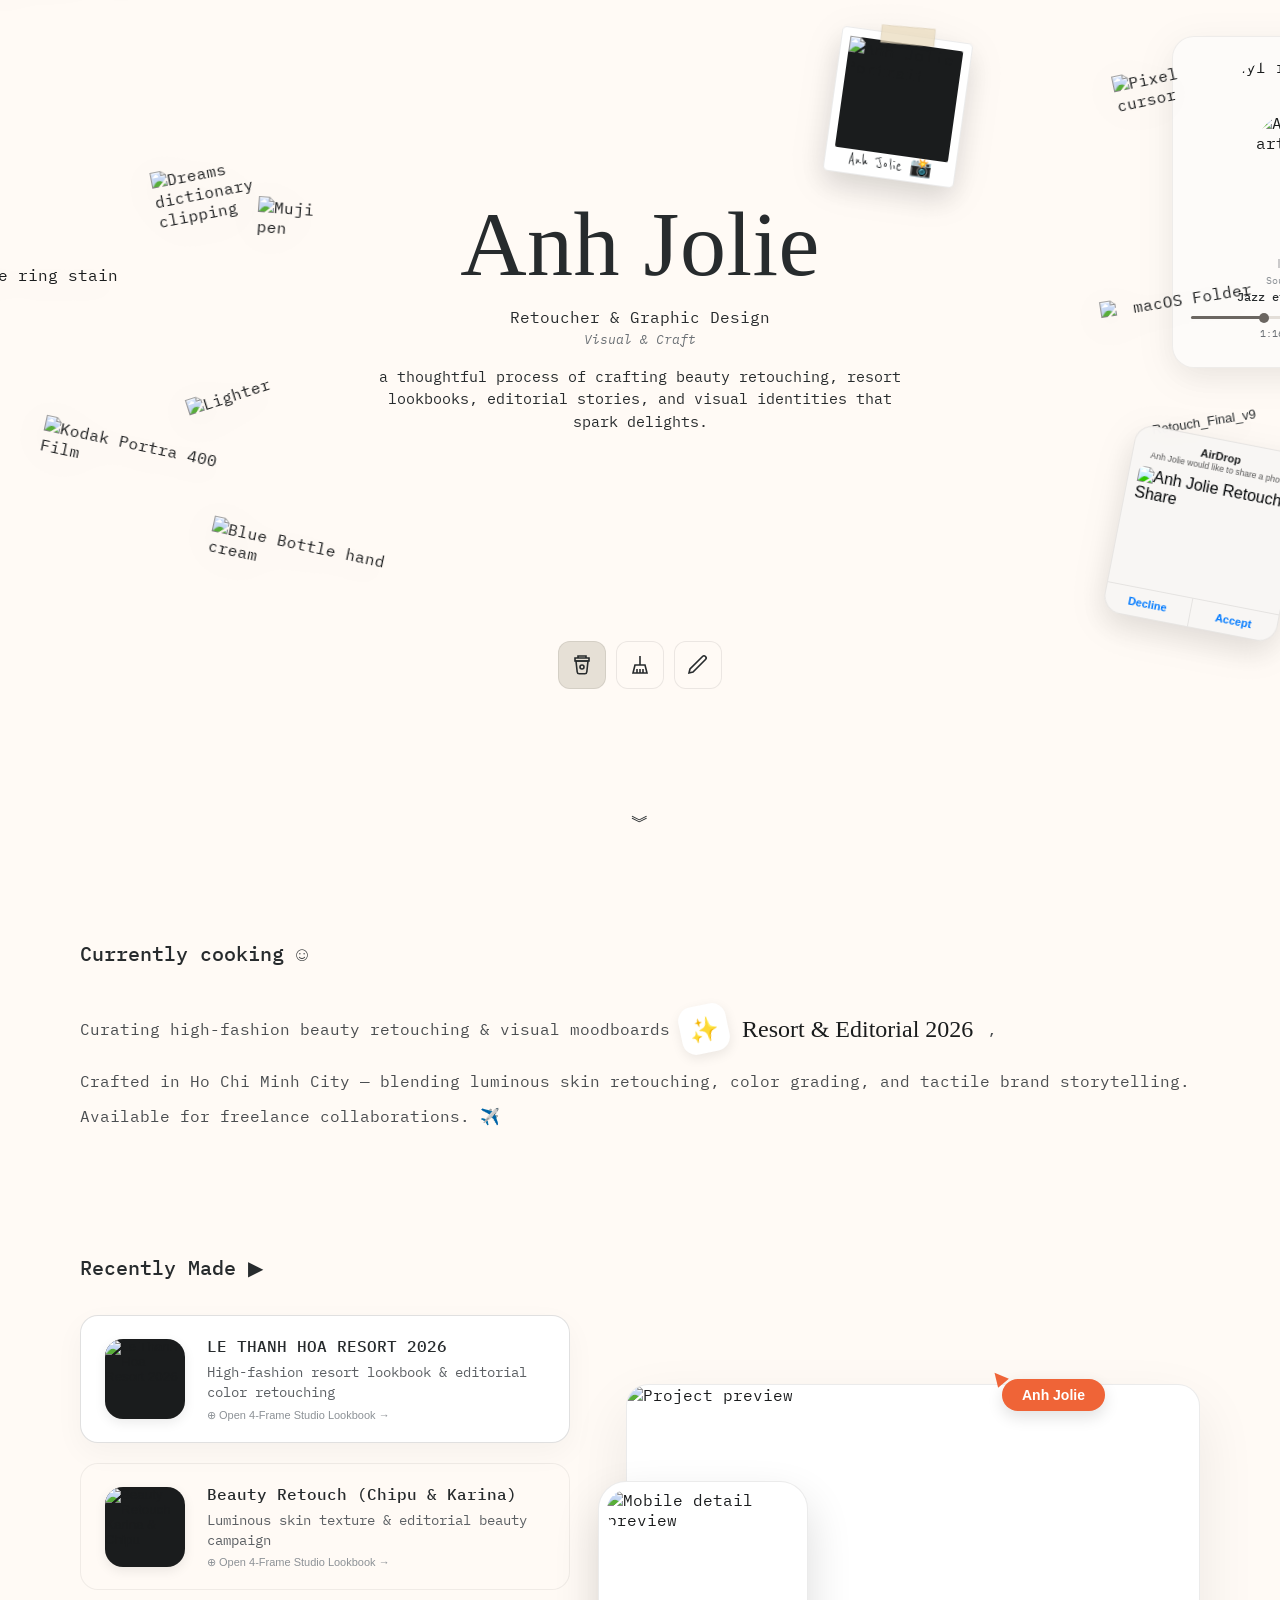
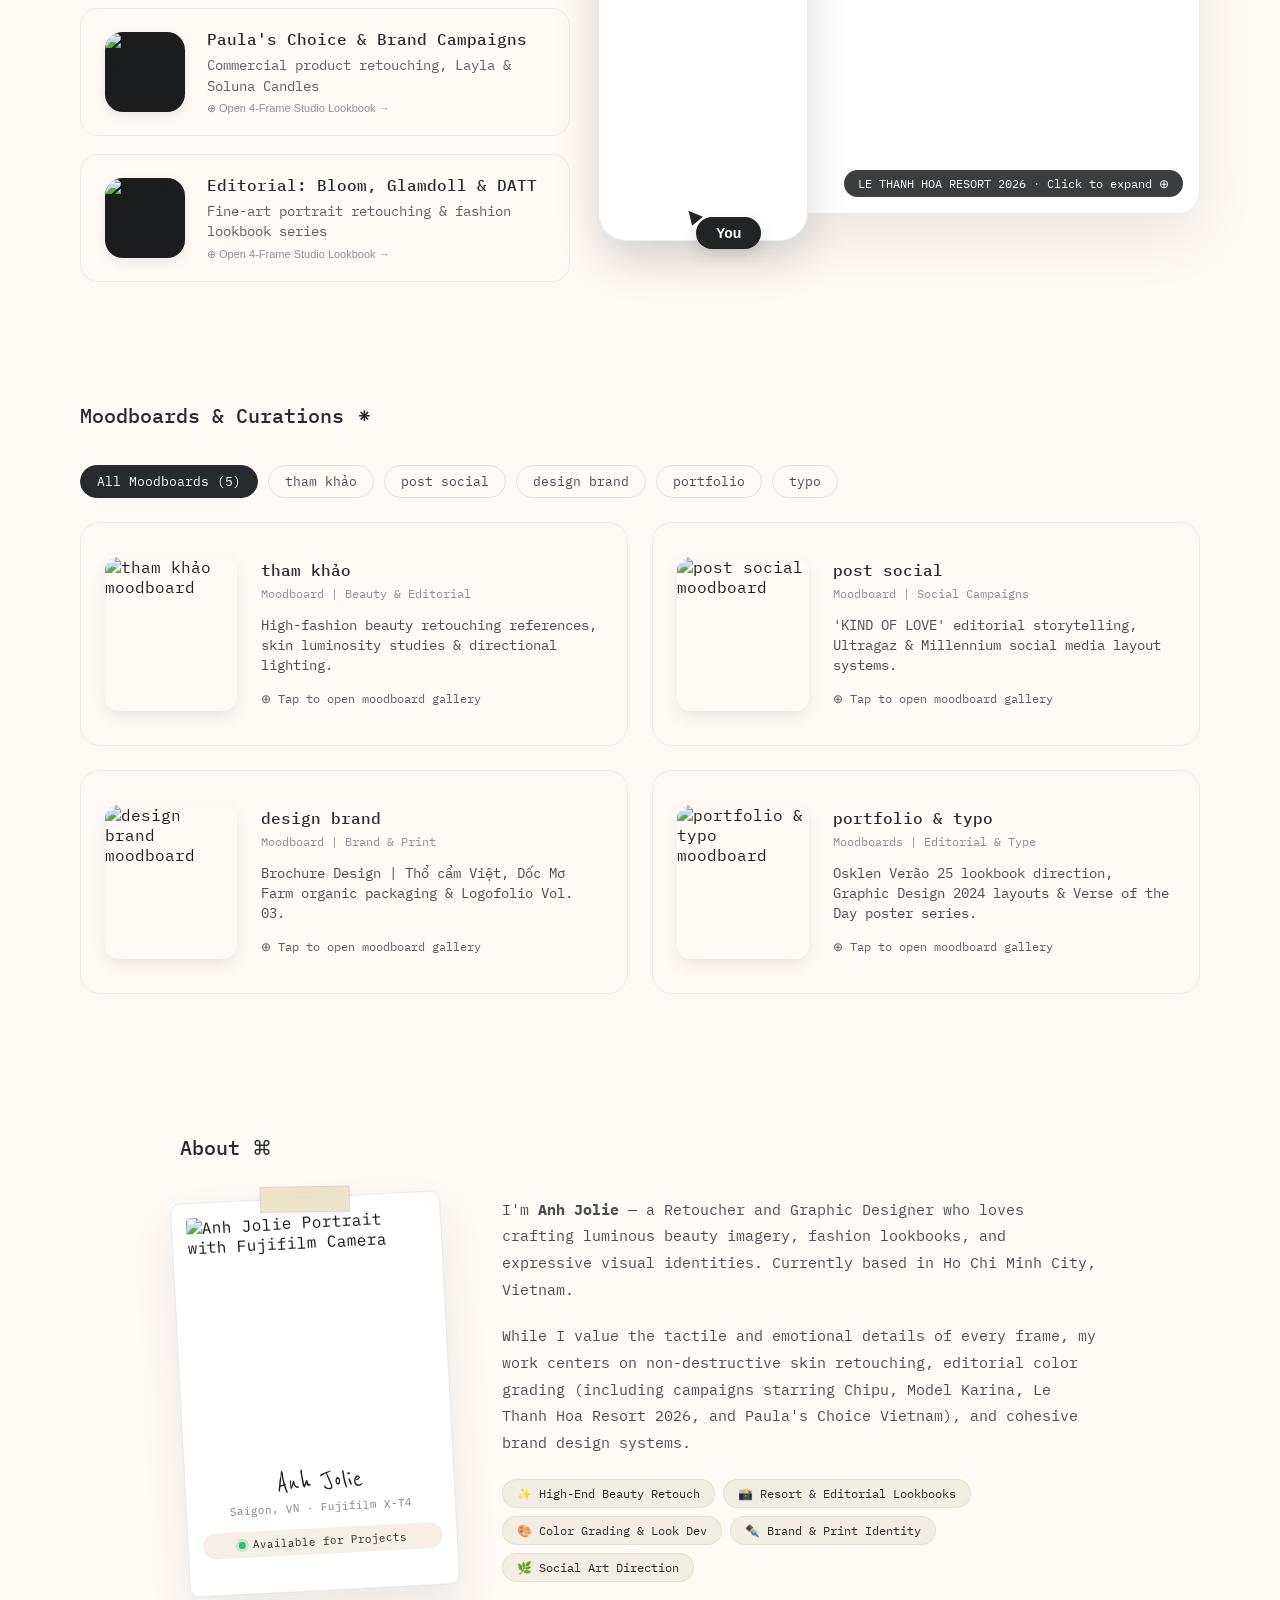
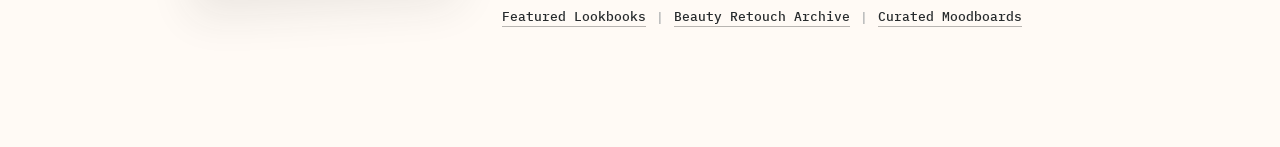
==== commit 0cd49267: "style(mobile): transform Recently Made and Moodboards into layered studio lookbook cards on iPhone" ====
--- a/index.html
+++ b/index.html
@@ -671,6 +671,12 @@
       gap: 4px;
     }
 
+    /* Hidden on desktop (desktop uses the right-side .preview-stage), shown on iPhone/mobile as a rich layered lookbook stage! */
+    .project-mobile-stage,
+    .project-handnote-mobile {
+      display: none;
+    }
+
     /* Right-side Interactive Showcase Stage */
     .preview-stage {
       position: relative;
@@ -1775,32 +1781,161 @@
         min-height: auto;
       }
 
-      /* On mobile, tapping any project opens the popup directly */
+      /* On mobile, transform Recently Made into rich tactile layered Lookbook Cards! */
       .preview-stage {
         display: none;
       }
 
+      .project-list {
+        gap: 22px;
+      }
+
       .project-card {
-        padding: 16px 18px;
-        gap: 16px;
+        flex-direction: column;
+        align-items: stretch;
+        padding: 14px;
+        gap: 14px;
+        background: #FAF5EE;
+        border: 1px solid rgba(39, 43, 45, 0.09);
+        border-radius: 22px;
+        box-shadow: 0 14px 34px rgba(28, 24, 20, 0.06);
+      }
+
+      .project-card.active,
+      .project-card:hover {
         background: #fff;
       }
 
+      /* Hide the tiny 68px icon on mobile and show the full layered studio stage instead! */
       .project-icon {
-        width: 68px;
-        height: 68px;
-        border-radius: 14px;
+        display: none;
+      }
+
+      .project-mobile-stage {
+        display: block;
+        position: relative;
+        width: 100%;
+        height: 224px;
+        border-radius: 16px;
+        background: #EFE8DD;
+        background-image: radial-gradient(rgba(39, 43, 45, 0.1) 1px, transparent 1px);
+        background-size: 14px 14px;
+        overflow: hidden;
+        border: 1px solid rgba(0,0,0,0.06);
+        padding: 12px;
+      }
+
+      .mobile-stage-main {
+        width: 82%;
+        height: 100%;
+        border-radius: 12px;
+        overflow: hidden;
+        background: #fff;
+        padding: 5px;
+        box-shadow: 0 12px 28px rgba(0,0,0,0.14);
+        transform: rotate(-1.5deg);
+      }
+
+      .mobile-stage-main img {
+        width: 100%;
+        height: 100%;
+        object-fit: cover;
+        border-radius: 8px;
+        display: block;
+      }
+
+      .mobile-stage-sub {
+        position: absolute;
+        right: 12px;
+        bottom: 12px;
+        width: 104px;
+        height: 132px;
+        background: #fff;
+        padding: 5px 5px 16px;
+        border-radius: 10px;
+        box-shadow: 0 14px 30px rgba(0,0,0,0.22);
+        border: 1px solid rgba(0,0,0,0.08);
+        transform: rotate(6deg);
+        z-index: 4;
+      }
+
+      .mobile-stage-sub img {
+        width: 100%;
+        height: 100%;
+        object-fit: cover;
+        border-radius: 6px;
+        display: block;
+      }
+
+      .mobile-stage-badge {
+        position: absolute;
+        top: 12px;
+        left: 12px;
+        z-index: 5;
+        background: rgba(255, 250, 245, 0.94);
+        backdrop-filter: blur(8px);
+        color: #1a1c1d;
+        font-family: 'IBM Plex Mono', monospace;
+        font-size: 10.5px;
+        font-weight: 600;
+        padding: 4px 10px;
+        border-radius: 99px;
+        border: 1px solid rgba(0,0,0,0.08);
+        box-shadow: 0 4px 10px rgba(0,0,0,0.08);
+      }
+
+      .mobile-stage-cursor {
+        position: absolute;
+        top: 14px;
+        right: 14px;
+        z-index: 6;
+        background: #ef6437;
+        color: #fff;
+        font-family: "SF Pro Text Semibold", -apple-system, sans-serif;
+        font-size: 11px;
+        padding: 4px 11px;
+        border-radius: 99px;
+        box-shadow: 0 6px 14px rgba(239, 100, 55, 0.35);
+      }
+
+      .project-info {
+        padding: 2px 6px 4px;
+      }
+
+      .project-handnote-mobile {
+        display: block;
+        font-family: 'Reenie Beanie', cursive;
+        font-size: 21px;
+        color: #6b645c;
+        line-height: 1.1;
+        margin-bottom: 4px;
       }
 
       .project-info h3 {
-        font-size: 14.5px;
+        font-size: 16px;
+        font-weight: 600;
+        margin-bottom: 5px;
       }
 
       .project-info p {
-        font-size: 12.5px;
-      }
-
-      /* Moodboards Horizontal Scroll Pills & Vertical Cards with Top Banner on Mobile */
+        font-size: 13px;
+        color: #5c6064;
+        line-height: 1.5;
+      }
+
+      .project-tap-hint {
+        margin-top: 10px;
+        background: #fff;
+        border: 1px solid rgba(0,0,0,0.09);
+        padding: 6px 12px;
+        border-radius: 99px;
+        font-size: 11.5px;
+        font-weight: 500;
+        color: #1a1c1d;
+        box-shadow: 0 2px 6px rgba(0,0,0,0.04);
+      }
+
+      /* Moodboards Horizontal Scroll Pills & Layered Cards on Mobile */
       .moodboard-tabs {
         flex-wrap: nowrap;
         overflow-x: auto;
@@ -1810,7 +1945,7 @@
 
       .other-work-grid {
         grid-template-columns: 1fr;
-        gap: 18px;
+        gap: 20px;
       }
 
       .flip-card {
@@ -1826,15 +1961,33 @@
         position: relative;
         flex-direction: column;
         align-items: flex-start;
-        padding: 18px;
-        gap: 16px;
-        background: #fff;
+        padding: 14px;
+        gap: 14px;
+        background: #FAF5EE;
+        border: 1px solid rgba(39, 43, 45, 0.09);
+        border-radius: 22px;
+        box-shadow: 0 12px 28px rgba(28, 24, 20, 0.05);
       }
 
       .flip-thumb {
         width: 100%;
-        height: 185px;
-        border-radius: 12px;
+        height: 200px;
+        border-radius: 14px;
+        border: 4px solid #fff;
+        box-shadow: 0 8px 20px rgba(0,0,0,0.08);
+      }
+
+      .flip-meta {
+        padding: 0 6px 4px;
+      }
+
+      .flip-link-icon {
+        background: #fff;
+        border: 1px solid rgba(0,0,0,0.09);
+        padding: 6px 12px;
+        border-radius: 99px;
+        color: #1a1c1d;
+        font-weight: 500;
       }
 
       .flip-back {
@@ -2080,10 +2233,21 @@
            data-sub="https://mir-s3-cdn-cf.behance.net/projects/max_808/b65f61251378263.Y3JvcCwzMTMxLDI0NDksODgzLDExNzg.jpg"
            data-label="LE THANH HOA RESORT 2026 · Click to view gallery">
           <img class="project-icon" src="https://mir-s3-cdn-cf.behance.net/projects/404/3b5515251380835.Y3JvcCw1NTA0LDQzMDUsMCwxOTIw.jpg" alt="Le Thanh Hoa Resort 2026" />
+          <div class="project-mobile-stage">
+            <span class="mobile-stage-badge">01 · LOOKBOOK 2026</span>
+            <span class="mobile-stage-cursor">Anh Jolie</span>
+            <div class="mobile-stage-main">
+              <img src="https://mir-s3-cdn-cf.behance.net/projects/max_808/3b5515251380835.Y3JvcCw1NTA0LDQzMDUsMCwxOTIw.jpg" alt="Le Thanh Hoa Resort 2026 Main" />
+            </div>
+            <div class="mobile-stage-sub">
+              <img src="https://mir-s3-cdn-cf.behance.net/projects/max_808/b65f61251378263.Y3JvcCwzMTMxLDI0NDksODgzLDExNzg.jpg" alt="Le Thanh Hoa Resort 2026 Detail" />
+            </div>
+          </div>
           <div class="project-info">
+            <span class="project-handnote-mobile">sunlit resort movement &amp; luminous skin ✨</span>
             <h3>LE THANH HOA RESORT 2026</h3>
             <p>High-fashion resort lookbook &amp; editorial color retouching</p>
-            <span class="project-tap-hint">⊕ View showcase popup (4 frames)</span>
+            <span class="project-tap-hint">⊕ Open 4-Frame Studio Lookbook →</span>
           </div>
         </button>
 
@@ -2094,10 +2258,20 @@
            data-sub="https://mir-s3-cdn-cf.behance.net/projects/max_808/1bc210242325057.Y3JvcCwzMTUxLDI0NjQsMCw4MTg.jpg"
            data-label="BEAUTY RETOUCH · Starring Chipu &amp; Model Karina">
           <img class="project-icon" src="https://mir-s3-cdn-cf.behance.net/projects/404/eb3c82251380249.Y3JvcCw5MDcsNzA5LDQzMywyNg.jpg" alt="Beauty Retouch Karina & Chipu" />
+          <div class="project-mobile-stage">
+            <span class="mobile-stage-badge">02 · MACRO BEAUTY</span>
+            <div class="mobile-stage-main">
+              <img src="https://mir-s3-cdn-cf.behance.net/projects/max_808/eb3c82251380249.Y3JvcCw5MDcsNzA5LDQzMywyNg.jpg" alt="Beauty Retouch Chipu & Karina Main" />
+            </div>
+            <div class="mobile-stage-sub">
+              <img src="https://mir-s3-cdn-cf.behance.net/projects/max_808/1bc210242325057.Y3JvcCwzMTUxLDI0NjQsMCw4MTg.jpg" alt="Beauty Retouch Detail" />
+            </div>
+          </div>
           <div class="project-info">
+            <span class="project-handnote-mobile">zero-blur frequency separation &amp; pore detail 🌿</span>
             <h3>Beauty Retouch (Chipu &amp; Karina)</h3>
             <p>Luminous skin texture &amp; editorial beauty campaign</p>
-            <span class="project-tap-hint">⊕ View showcase popup (4 frames)</span>
+            <span class="project-tap-hint">⊕ Open 4-Frame Studio Lookbook →</span>
           </div>
         </button>
 
@@ -2108,10 +2282,20 @@
            data-sub="https://mir-s3-cdn-cf.behance.net/projects/max_808/5e6978215864055.Y3JvcCwyMTE0LDE2NTQsMjYxLDA.jpg"
            data-label="PAULA'S CHOICE VIETNAM · Skincare &amp; Product Campaign">
           <img class="project-icon" src="https://mir-s3-cdn-cf.behance.net/projects/404/e50c9c251379691.Y3JvcCwxMDkzLDg1NSw4NTUsMA.jpg" alt="Paula's Choice Vietnam" />
+          <div class="project-mobile-stage">
+            <span class="mobile-stage-badge">03 · SKINCARE &amp; BRAND</span>
+            <div class="mobile-stage-main">
+              <img src="https://mir-s3-cdn-cf.behance.net/projects/max_808/e50c9c251379691.Y3JvcCwxMDkzLDg1NSw4NTUsMA.jpg" alt="Paula's Choice Vietnam Main" />
+            </div>
+            <div class="mobile-stage-sub">
+              <img src="https://mir-s3-cdn-cf.behance.net/projects/max_808/5e6978215864055.Y3JvcCwyMTE0LDE2NTQsMjYxLDA.jpg" alt="Layla Candles Detail" />
+            </div>
+          </div>
           <div class="project-info">
+            <span class="project-handnote-mobile">clean bottle reflections &amp; clinical glow 💧</span>
             <h3>Paula's Choice &amp; Brand Campaigns</h3>
             <p>Commercial product retouching, Layla &amp; Soluna Candles</p>
-            <span class="project-tap-hint">⊕ View showcase popup (4 frames)</span>
+            <span class="project-tap-hint">⊕ Open 4-Frame Studio Lookbook →</span>
           </div>
         </button>
 
@@ -2122,10 +2306,20 @@
            data-sub="https://mir-s3-cdn-cf.behance.net/projects/max_808/8d1d26251377661.Y3JvcCw1NTA0LDQzMDUsMCwxNTI1.jpg"
            data-label="EDITORIAL: BLOOM, GLAMDOLL &amp; DATT LOOKBOOK">
           <img class="project-icon" src="https://mir-s3-cdn-cf.behance.net/projects/404/631aa1251378989.Y3JvcCw4MzI0LDY1MTAsMCwyMjA0.jpg" alt="Editorial Bloom" />
+          <div class="project-mobile-stage">
+            <span class="mobile-stage-badge">04 · FINE-ART EDITORIAL</span>
+            <div class="mobile-stage-main">
+              <img src="https://mir-s3-cdn-cf.behance.net/projects/max_808/631aa1251378989.Y3JvcCw4MzI0LDY1MTAsMCwyMjA0.jpg" alt="Editorial Bloom Main" />
+            </div>
+            <div class="mobile-stage-sub">
+              <img src="https://mir-s3-cdn-cf.behance.net/projects/max_808/8d1d26251377661.Y3JvcCw1NTA0LDQzMDUsMCwxNTI1.jpg" alt="Glamdoll Lookbook Detail" />
+            </div>
+          </div>
           <div class="project-info">
+            <span class="project-handnote-mobile">sculptural shadows &amp; fine-art mood 🎞️</span>
             <h3>Editorial: Bloom, Glamdoll &amp; DATT</h3>
             <p>Fine-art portrait retouching &amp; fashion lookbook series</p>
-            <span class="project-tap-hint">⊕ View showcase popup (4 frames)</span>
+            <span class="project-tap-hint">⊕ Open 4-Frame Studio Lookbook →</span>
           </div>
         </button>
       </div>
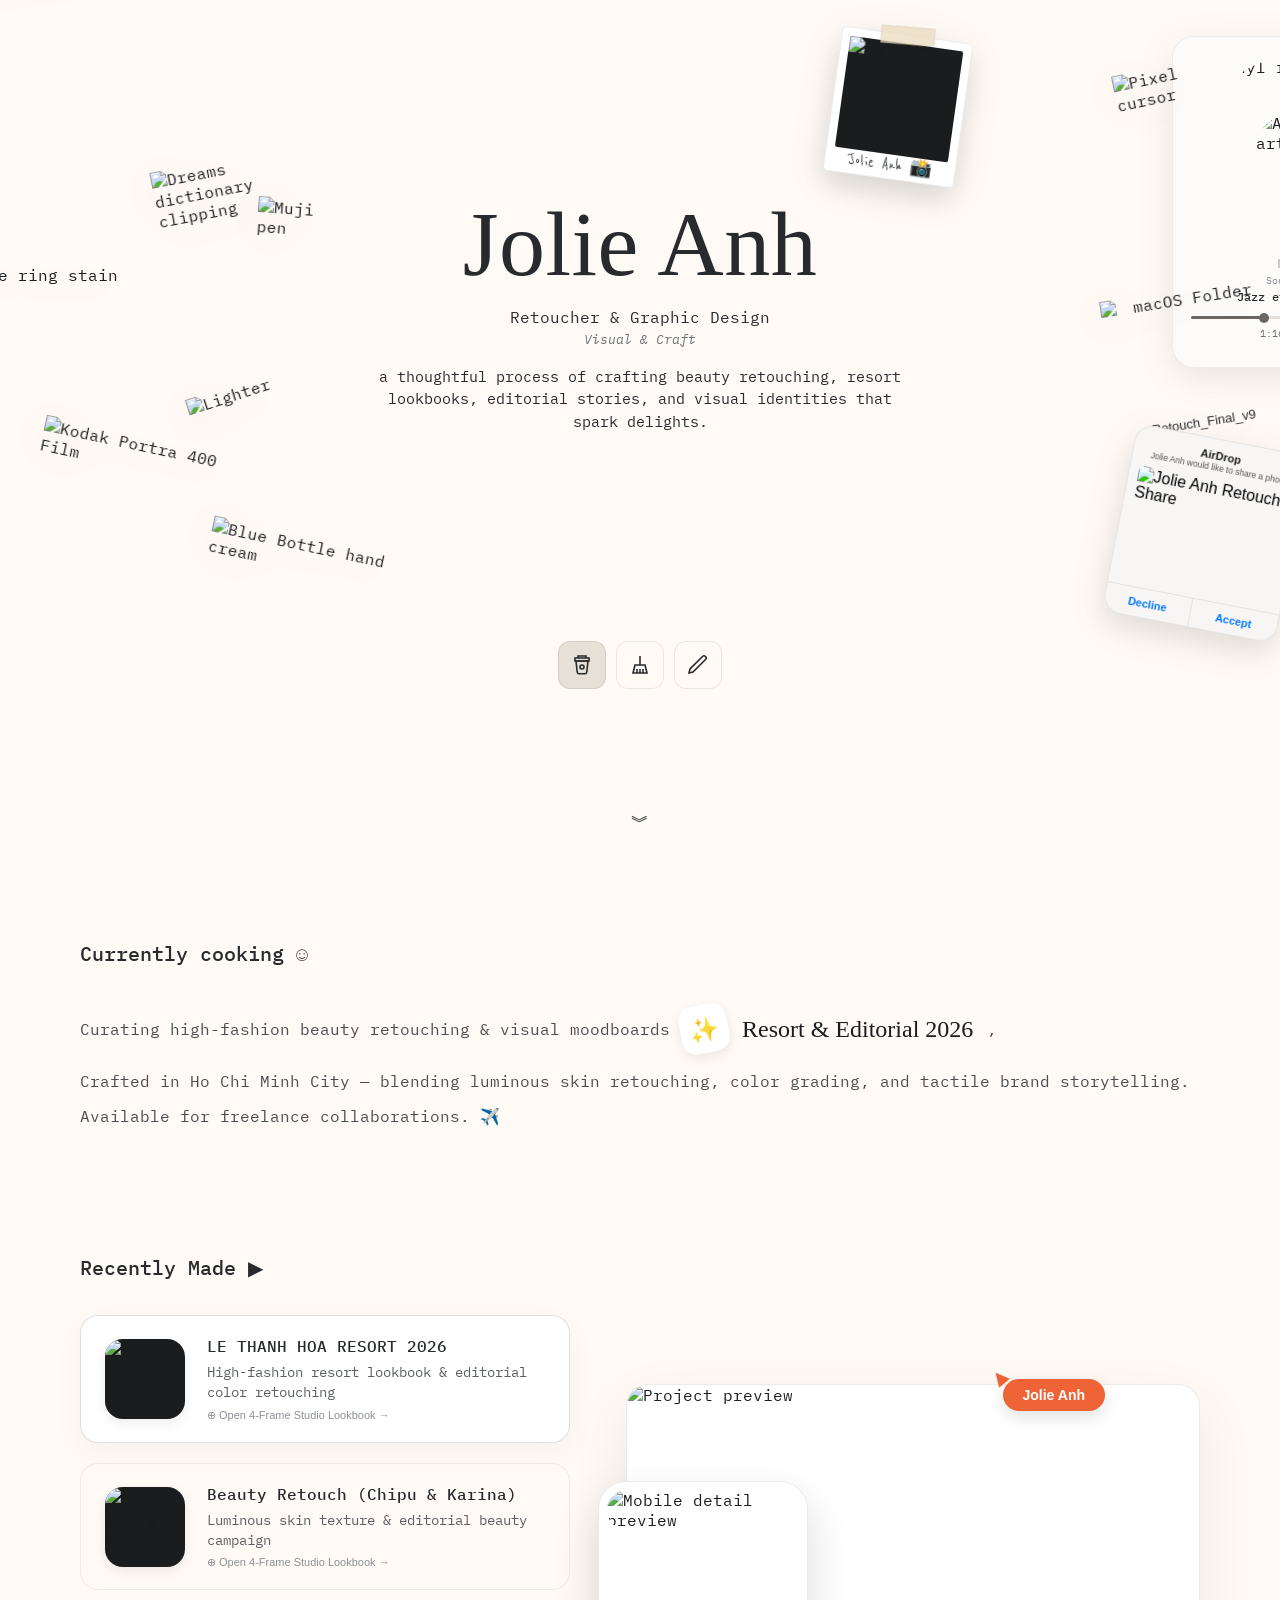
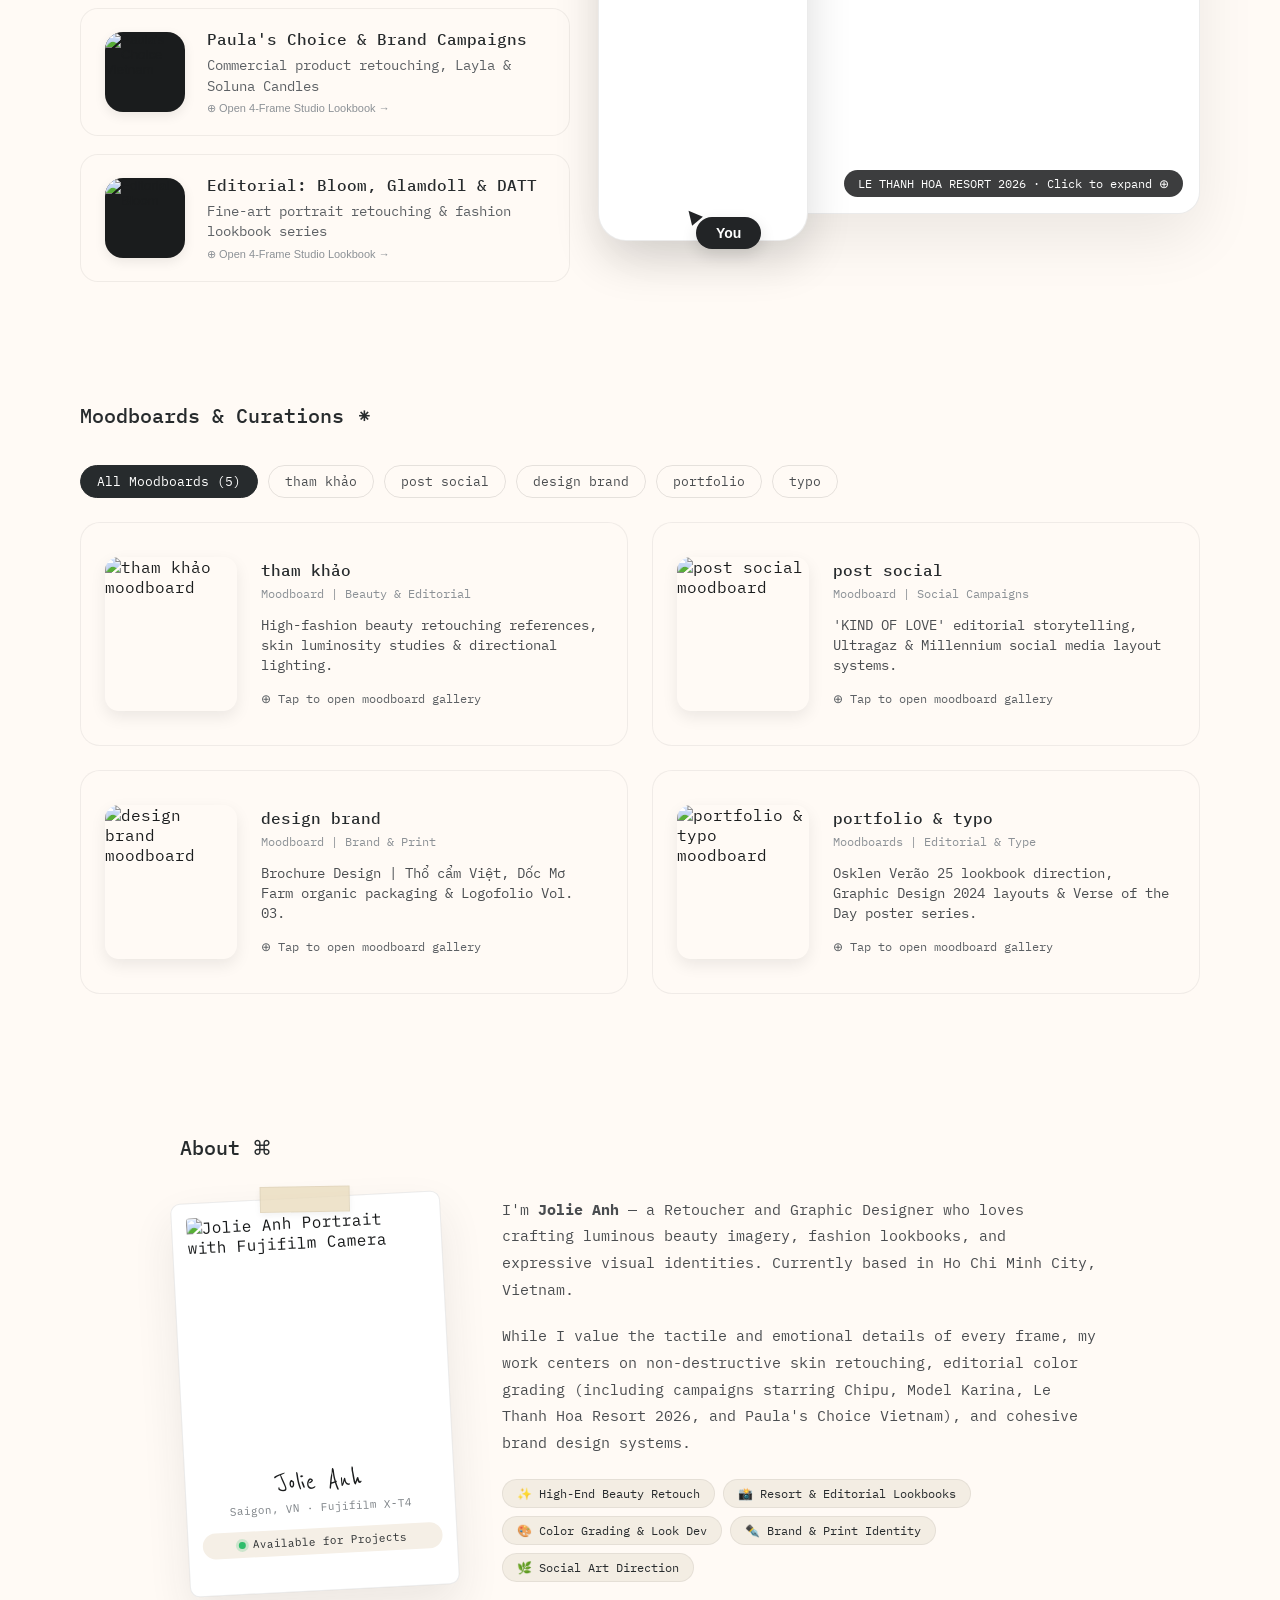
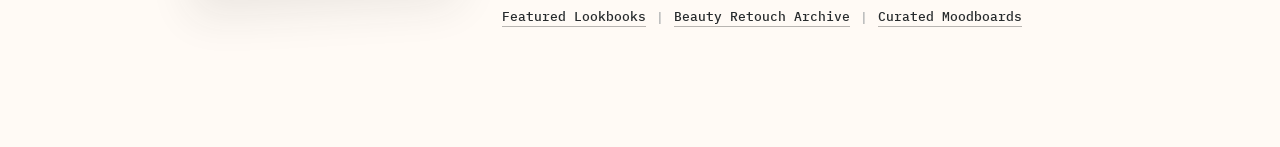
==== commit 6eaaf0ee: "feat: remove all sounds, rename to Jolie Anh, and use 120fps iPhone-native sheet physics" ====
--- a/index.html
+++ b/index.html
@@ -4,9 +4,9 @@
   <meta charset="utf-8" />
   <meta name="viewport" content="width=device-width, initial-scale=1, maximum-scale=5" />
   <meta name="referrer" content="no-referrer" />
-  <title>Anh Jolie — Retoucher &amp; Graphic Designer</title>
-  <meta name="description" content="Portfolio of Anh Jolie — Retoucher & Graphic Designer in Ho Chi Minh City. High-end beauty retouching, resort lookbooks, editorial stories, and curated visual moodboards." />
-  <meta property="og:title" content="Anh Jolie — Retoucher &amp; Graphic Designer" />
+  <title>Jolie Anh — Retoucher &amp; Graphic Designer</title>
+  <meta name="description" content="Portfolio of Jolie Anh — Retoucher & Graphic Designer in Ho Chi Minh City. High-end beauty retouching, resort lookbooks, editorial stories, and curated visual moodboards." />
+  <meta property="og:title" content="Jolie Anh — Retoucher &amp; Graphic Designer" />
   <meta property="og:description" content="A thoughtful process of crafting beauty retouching, resort lookbooks, editorial stories, and visual identities that spark delights." />
   <meta property="og:image" content="https://mir-s3-cdn-cf.behance.net/b1651c69d4bcf83d40b5f0b8733e53f3/c65cf236-919b-415d-bf5d-6e8229b2af30_acc_1200x630.png?h=d01a60e6569aecd27ad636b7a60bcfe1" />
   <meta property="og:type" content="website" />
@@ -46,8 +46,10 @@
       scroll-behavior: smooth;
     }
 
+    html.modal-open,
     body.modal-open {
       overflow: hidden;
+      overscroll-behavior: none;
     }
 
     /* ===================== TOP HERO CANVAS (DESKTOP + MOBILE) ===================== */
@@ -1083,9 +1085,9 @@
     .project-modal-backdrop {
       position: fixed;
       inset: 0;
-      background: rgba(28, 25, 22, 0.56);
-      backdrop-filter: blur(14px);
-      -webkit-backdrop-filter: blur(14px);
+      background: rgba(24, 21, 18, 0.54);
+      backdrop-filter: blur(12px);
+      -webkit-backdrop-filter: blur(12px);
       z-index: 1000;
       display: flex;
       align-items: center;
@@ -1093,7 +1095,10 @@
       padding: 24px;
       opacity: 0;
       pointer-events: none;
-      transition: opacity 0.3s ease;
+      overscroll-behavior: none;
+      touch-action: none;
+      will-change: opacity;
+      transition: opacity 0.36s cubic-bezier(0.32, 0.72, 0, 1);
     }
 
     .project-modal-backdrop.open {
@@ -1105,35 +1110,92 @@
       width: 100%;
       max-width: 1040px;
       max-height: 91vh;
+      max-height: 91dvh;
       background: #FFFAF5;
       border: 1px solid rgba(39, 43, 45, 0.12);
       border-radius: 24px;
       box-shadow: 0 36px 90px rgba(20, 18, 15, 0.32), 0 2px 10px rgba(0,0,0,0.06);
-      overflow-y: auto;
-      transform: translateY(24px) scale(0.97);
-      transition: transform 0.34s cubic-bezier(0.22, 1, 0.36, 1);
+      overflow: hidden;
+      overscroll-behavior: none;
+      transform: translate3d(0, 32px, 0) scale(0.96);
+      transition: transform 0.42s cubic-bezier(0.32, 0.72, 0, 1);
       display: flex;
       flex-direction: column;
+      will-change: transform;
+      backface-visibility: hidden;
+      -webkit-backface-visibility: hidden;
+    }
+
+    .project-modal.dragging {
+      transition: none !important;
+      user-select: none;
     }
 
     .project-modal-backdrop.open .project-modal {
-      transform: translateY(0) scale(1);
-    }
-
-    /* macOS + Editorial Window Top Chrome */
+      transform: translate3d(0, 0, 0) scale(1);
+    }
+
+    /* macOS + Editorial Window Top Chrome with Pull-Down Grabber */
     .modal-topbar {
-      position: sticky;
-      top: 0;
-      background: rgba(255, 250, 245, 0.94);
-      backdrop-filter: blur(16px);
-      -webkit-backdrop-filter: blur(16px);
-      padding: 14px 24px;
-      border-bottom: 1px solid rgba(0,0,0,0.07);
+      flex-shrink: 0;
+      background: #FFFAF5;
+      padding: 10px 24px 12px;
+      border-bottom: 1px solid rgba(0,0,0,0.08);
+      display: flex;
+      flex-direction: column;
+      gap: 8px;
+      z-index: 20;
+      touch-action: none;
+      user-select: none;
+      -webkit-user-select: none;
+      cursor: grab;
+    }
+
+    .modal-topbar:active {
+      cursor: grabbing;
+    }
+
+    .modal-drag-handle {
+      width: 100%;
+      display: flex;
+      flex-direction: column;
+      align-items: center;
+      justify-content: center;
+      gap: 4px;
+      padding: 2px 0 2px;
+      touch-action: none;
+      cursor: grab;
+    }
+
+    .modal-drag-pill {
+      width: 48px;
+      height: 5px;
+      border-radius: 99px;
+      background: rgba(39, 43, 45, 0.26);
+      transition: background 0.2s ease, width 0.2s ease;
+    }
+
+    .modal-topbar:hover .modal-drag-pill,
+    .project-modal.dragging .modal-drag-pill {
+      background: rgba(39, 43, 45, 0.48);
+      width: 58px;
+    }
+
+    .modal-drag-hint {
+      font-family: 'IBM Plex Mono', monospace;
+      font-size: 9.5px;
+      letter-spacing: 0.06em;
+      text-transform: uppercase;
+      color: rgba(39, 43, 45, 0.48);
+      line-height: 1;
+    }
+
+    .modal-topbar-row {
+      width: 100%;
       display: flex;
       justify-content: space-between;
       align-items: center;
       gap: 16px;
-      z-index: 20;
     }
 
     .modal-window-left {
@@ -1218,6 +1280,11 @@
     }
 
     .modal-body {
+      flex: 1 1 auto;
+      overflow-y: auto;
+      -webkit-overflow-scrolling: touch;
+      overscroll-behavior-y: contain;
+      touch-action: pan-y;
       padding: 28px 34px 34px;
     }
 
@@ -1659,7 +1726,7 @@
         display: none;
       }
 
-      /* Open Muji Grid Notebook centered behind Anh Jolie signature */
+      /* Open Muji Grid Notebook centered behind Jolie Anh signature */
       .item-notebook,
       .hero-stage[data-mode="clean"] .item-notebook,
       .hero-stage[data-mode="notebook"] .item-notebook {
@@ -2005,15 +2072,25 @@
         margin: 0 auto;
       }
 
-      /* Mobile Bottom-Sheet Editorial Popup Modal */
+      /* Mobile Bottom-Sheet Editorial Popup Modal (iPhone Native Sheet Physics) */
       .project-modal-backdrop {
         padding: 0;
         align-items: flex-end;
+        background: rgba(18, 16, 14, 0.52);
+        backdrop-filter: none;
+        -webkit-backdrop-filter: none;
       }
 
       .project-modal {
-        max-height: 93vh;
-        border-radius: 26px 26px 0 0;
+        max-height: 92vh;
+        max-height: 92dvh;
+        border-radius: 28px 28px 0 0;
+        transform: translate3d(0, 102%, 0);
+        transition: transform 0.42s cubic-bezier(0.32, 0.72, 0, 1);
+      }
+
+      .project-modal-backdrop.open .project-modal {
+        transform: translate3d(0, 0, 0);
       }
 
       .modal-topbar {
@@ -2076,12 +2153,12 @@
 </head>
 <body>
 
-  <!-- ===================== HERO DESK STAGE (1:1 JACKIE HU REPLICA FOR ANH JOLIE) ===================== -->
+  <!-- ===================== HERO DESK STAGE (1:1 JACKIE HU REPLICA FOR JOLIE ANH) ===================== -->
   <section class="hero-stage" id="heroStage" data-mode="coffee">
 
     <!-- Center Signature & Bio -->
     <div class="hero-center-text">
-      <h1 class="signature-title">Anh Jolie</h1>
+      <h1 class="signature-title">Jolie Anh</h1>
       <div class="subtitle-role">Retoucher &amp; Graphic Design</div>
       <div class="subtitle-pos">Visual &amp; Craft</div>
       <p class="subtitle-desc">
@@ -2090,11 +2167,11 @@
     </div>
 
     <!-- Left Desk Collage Items -->
-    <div class="desk-item item-noteclip" data-sound="paper" title="Click for paper sound">
+    <div class="desk-item item-noteclip" title="Studio note clip">
       <img src="https://framerusercontent.com/images/Ib2MgBDUnLnhAsZEGDsaXTRCyEc.png?scale-down-to=1024&width=736&height=1030" alt="Note clip" />
     </div>
 
-    <div class="desk-item item-notebook" data-sound="notebook" title="Click to turn page">
+    <div class="desk-item item-notebook" title="Muji grid notebook">
       <img src="https://framerusercontent.com/images/EXDOfJMplEjncYGaW1AXyHUrGo.png?scale-down-to=1024&width=1913&height=1538" alt="Muji grid notebook" />
     </div>
 
@@ -2102,50 +2179,50 @@
       <img src="https://framerusercontent.com/images/AgBD7j2uv82zRz8yWkU2JJqXUU.png?scale-down-to=512&width=736&height=735" alt="Coffee ring stain" />
     </div>
 
-    <div class="desk-item item-lamp" data-sound="lamp" title="Click to toggle desk lamp">
+    <div class="desk-item item-lamp" title="Desk lamp">
       <img src="https://framerusercontent.com/images/jdLgBfSLwKTClxqYuahwosnQ0ao.png?scale-down-to=512&width=675&height=900" alt="Flowerpot lamp" />
     </div>
 
-    <div class="desk-item item-doliprane" data-sound="pills" title="Click for sound">
+    <div class="desk-item item-doliprane" title="Doliprane">
       <img src="https://framerusercontent.com/images/2q82sqseGi8szDiOuBWqQaBz5k.png?scale-down-to=512&width=898&height=892" alt="Doliprane" />
     </div>
 
-    <div class="desk-item item-dream" data-sound="paper" title="Dreams clipping">
+    <div class="desk-item item-dream" title="Dreams clipping">
       <img src="https://framerusercontent.com/images/UYw9YXInfHuvyVQzhOZZzoZBPh4.png?scale-down-to=512&width=736&height=575" alt="Dreams dictionary clipping" />
     </div>
 
-    <div class="desk-item item-pen" data-sound="pen" title="Click for pen scribble sound">
+    <div class="desk-item item-pen" title="Muji pen">
       <img src="https://framerusercontent.com/images/tQZK8bAxzmm6UcxN8lrkuLrsPTs.png?scale-down-to=1024&width=1280&height=1280" alt="Muji pen" />
     </div>
 
-    <div class="desk-item item-lighter" data-sound="lighter" title="Click to flick lighter">
+    <div class="desk-item item-lighter" title="Lighter">
       <img src="https://framerusercontent.com/images/rksKjHdY89q3Pqx7B0oMmuDZYAo.png?scale-down-to=512&width=453&height=716" alt="Lighter" />
     </div>
 
-    <div class="desk-item item-film" data-sound="camera" title="Click for analog camera shutter">
+    <div class="desk-item item-film" title="Kodak Portra 400 Film">
       <img src="https://framerusercontent.com/images/dReV0XQhJYgPVKg5SFc8B4qk.png?width=427&height=418" alt="Kodak Portra 400 Film" />
     </div>
 
-    <div class="desk-item item-handcream" data-sound="handcream" title="Click for water drop sound">
+    <div class="desk-item item-handcream" title="Blue Bottle hand cream">
       <img src="https://framerusercontent.com/images/r0cKKLDepuyC861bflopOCb3QvM.png?scale-down-to=512&width=418&height=569" alt="Blue Bottle hand cream" />
     </div>
 
     <!-- Right Desk Collage Items -->
-    <div class="desk-item item-mouse" data-sound="click" title="Retro pixel cursor">
+    <div class="desk-item item-mouse" title="Retro pixel cursor">
       <img src="https://framerusercontent.com/images/BMk9tbBUQoj1TbGSpyuzVtpEI.png?width=354&height=353" alt="Pixel cursor" />
     </div>
 
-    <!-- Tactile Polaroid Profile Portrait of Anh Jolie -->
-    <div class="desk-item item-polaroid" id="heroPolaroid" data-sound="camera" title="Anh Jolie · Click to view Artist Profile">
+    <!-- Tactile Polaroid Profile Portrait of Jolie Anh -->
+    <div class="desk-item item-polaroid" id="heroPolaroid" title="Jolie Anh · Click to view Artist Profile">
       <div class="polaroid-tape"></div>
       <div class="polaroid-photo-wrap">
-        <img src="https://pps.services.adobe.com/api/profile/750D1D81658C55D60A495EF0@AdobeID/image/1b6f3408-648a-427c-b1b6-2637dbc64928/276" alt="Anh Jolie Portrait" />
+        <img src="https://pps.services.adobe.com/api/profile/750D1D81658C55D60A495EF0@AdobeID/image/1b6f3408-648a-427c-b1b6-2637dbc64928/276" alt="Jolie Anh Portrait" />
       </div>
-      <div class="polaroid-caption">Anh Jolie 📸</div>
+      <div class="polaroid-caption">Jolie Anh 📸</div>
     </div>
 
-    <!-- Spinning Vinyl Music Player -->
-    <div class="desk-item item-music-card" id="musicCard" title="Tap vinyl to play/pause Jazz et thé vert">
+    <!-- Spinning Vinyl Card -->
+    <div class="desk-item item-music-card" id="musicCard" title="Tap vinyl to spin">
       <div class="vinyl-wrap" id="vinylToggle">
         <img class="vinyl-disc" src="https://framerusercontent.com/images/pIJQNvKwXzQWb9Be5qUhoITihY.png?scale-down-to=1024&width=1836&height=1836" alt="Vinyl record" />
         <img class="vinyl-center" src="https://framerusercontent.com/images/wOeVsLZQBng4oWuL9A4Yl4g1NB0.png?scale-down-to=512&width=640&height=640" alt="Album art" />
@@ -2168,13 +2245,13 @@
     </div>
 
     <!-- AirDrop Notification Card -->
-    <div class="desk-item item-airdrop" id="airdropCard" data-sound="airdrop">
+    <div class="desk-item item-airdrop" id="airdropCard">
       <div class="airdrop-header">
         <div class="airdrop-title">AirDrop</div>
-        <div class="airdrop-sub" id="airdropSub">Anh Jolie would like to share a photo</div>
+        <div class="airdrop-sub" id="airdropSub">Jolie Anh would like to share a photo</div>
       </div>
       <div class="airdrop-photo" id="airdropPhotoClick" title="Tap to view full photo popup">
-        <img id="airdropImg" src="https://mir-s3-cdn-cf.behance.net/projects/max_808/eb3c82251380249.Y3JvcCw5MDcsNzA5LDQzMywyNg.jpg" alt="Anh Jolie Retouch Share" />
+        <img id="airdropImg" src="https://mir-s3-cdn-cf.behance.net/projects/max_808/eb3c82251380249.Y3JvcCw5MDcsNzA5LDQzMywyNg.jpg" alt="Jolie Anh Retouch Share" />
       </div>
       <div class="airdrop-actions">
         <button class="airdrop-btn" id="airdropDecline" type="button">Decline</button>
@@ -2183,7 +2260,7 @@
     </div>
 
     <!-- Classic Mac Paint Tool Palette -->
-    <div class="desk-item item-sidebar" data-sound="systems" title="Click for retro system sound">
+    <div class="desk-item item-sidebar" title="Mac Paint Palette">
       <img src="https://framerusercontent.com/images/w5rRTcZlyNjchgev3qGcQcEdA4.png?scale-down-to=512&width=282&height=1013" alt="Mac Paint Palette" />
     </div>
 
@@ -2235,7 +2312,7 @@
           <img class="project-icon" src="https://mir-s3-cdn-cf.behance.net/projects/404/3b5515251380835.Y3JvcCw1NTA0LDQzMDUsMCwxOTIw.jpg" alt="Le Thanh Hoa Resort 2026" />
           <div class="project-mobile-stage">
             <span class="mobile-stage-badge">01 · LOOKBOOK 2026</span>
-            <span class="mobile-stage-cursor">Anh Jolie</span>
+            <span class="mobile-stage-cursor">Jolie Anh</span>
             <div class="mobile-stage-main">
               <img src="https://mir-s3-cdn-cf.behance.net/projects/max_808/3b5515251380835.Y3JvcCw1NTA0LDQzMDUsMCwxOTIw.jpg" alt="Le Thanh Hoa Resort 2026 Main" />
             </div>
@@ -2329,7 +2406,7 @@
         <div class="floating-cursor cursor-anh">
           <div class="cursor-pill">
             <span class="cursor-tip"></span>
-            Anh Jolie
+            Jolie Anh
           </div>
         </div>
 
@@ -2444,7 +2521,7 @@
     </div>
   </section>
 
-  <!-- ===================== ABOUT ⌘ (With Anh Jolie Polaroid Profile Portrait) ===================== -->
+  <!-- ===================== ABOUT ⌘ (With Jolie Anh Polaroid Profile Portrait) ===================== -->
   <section class="section-wrap about-section" id="aboutSection">
     <h2 class="section-heading">About ⌘</h2>
 
@@ -2452,8 +2529,8 @@
       <!-- Left: Tactile Taped Polaroid Portrait Card -->
       <div class="about-polaroid-card">
         <div class="about-polaroid-tape"></div>
-        <img class="about-polaroid-img" src="https://pps.services.adobe.com/api/profile/750D1D81658C55D60A495EF0@AdobeID/image/1b6f3408-648a-427c-b1b6-2637dbc64928/276" alt="Anh Jolie Portrait with Fujifilm Camera" />
-        <div class="about-polaroid-sig">Anh Jolie</div>
+        <img class="about-polaroid-img" src="https://pps.services.adobe.com/api/profile/750D1D81658C55D60A495EF0@AdobeID/image/1b6f3408-648a-427c-b1b6-2637dbc64928/276" alt="Jolie Anh Portrait with Fujifilm Camera" />
+        <div class="about-polaroid-sig">Jolie Anh</div>
         <div class="about-polaroid-sub">Saigon, VN · Fujifilm X-T4</div>
         <div class="about-status-pill">
           <span class="status-dot"></span>
@@ -2464,7 +2541,7 @@
       <!-- Right: Editorial Bio, Specialty Pills & Archive Triggers -->
       <div class="about-bio-col">
         <p class="about-text">
-          I'm <strong>Anh Jolie</strong> — a Retoucher and Graphic Designer who loves crafting luminous beauty imagery, fashion lookbooks, and expressive visual identities. Currently based in Ho Chi Minh City, Vietnam.
+          I'm <strong>Jolie Anh</strong> — a Retoucher and Graphic Designer who loves crafting luminous beauty imagery, fashion lookbooks, and expressive visual identities. Currently based in Ho Chi Minh City, Vietnam.
         </p>
         <p class="about-text">
           While I value the tactile and emotional details of every frame, my work centers on non-destructive skin retouching, editorial color grading (including campaigns starring Chipu, Model Karina, Le Thanh Hoa Resort 2026, and Paula's Choice Vietnam), and cohesive brand design systems.
@@ -2492,27 +2569,33 @@
   <!-- ===================== EDITORIAL LOOKBOOK & STUDIO POPUP MODAL ===================== -->
   <div class="project-modal-backdrop" id="projectModalBackdrop" role="dialog" aria-modal="true" aria-labelledby="modalTitle">
     <div class="project-modal" id="projectModal">
-      <!-- macOS Studio Window Chrome Header -->
-      <div class="modal-topbar">
-        <div class="modal-window-left">
-          <div class="mac-dots">
-            <button class="mac-dot close" id="macDotClose" type="button" title="Close window" aria-label="Close"></button>
-            <span class="mac-dot min"></span>
-            <span class="mac-dot max"></span>
+      <!-- macOS Studio Window Chrome Header + Swipe-Down Grabber -->
+      <div class="modal-topbar" id="modalTopbar">
+        <div class="modal-drag-handle" id="modalDragHandle" title="Swipe or drag down to close">
+          <div class="modal-drag-pill"></div>
+          <span class="modal-drag-hint">↓ Swipe down to close</span>
+        </div>
+        <div class="modal-topbar-row">
+          <div class="modal-window-left">
+            <div class="mac-dots">
+              <button class="mac-dot close" id="macDotClose" type="button" title="Close window" aria-label="Close"></button>
+              <span class="mac-dot min"></span>
+              <span class="mac-dot max"></span>
+            </div>
+            <span class="modal-file-pill" id="modalFilePill">~/Jolie_Anh_Studio/Resort_2026.psd @ 100%</span>
           </div>
-          <span class="modal-file-pill" id="modalFilePill">~/Anh_Jolie_Studio/Resort_2026.psd @ 100%</span>
-        </div>
-
-        <div class="modal-window-right">
-          <div class="modal-artist-chip">
-            <img src="https://pps.services.adobe.com/api/profile/750D1D81658C55D60A495EF0@AdobeID/image/1b6f3408-648a-427c-b1b6-2637dbc64928/276" alt="Anh Jolie" />
-            <span>Anh Jolie</span>
+
+          <div class="modal-window-right">
+            <div class="modal-artist-chip">
+              <img src="https://pps.services.adobe.com/api/profile/750D1D81658C55D60A495EF0@AdobeID/image/1b6f3408-648a-427c-b1b6-2637dbc64928/276" alt="Jolie Anh" />
+              <span>Jolie Anh</span>
+            </div>
+            <button class="modal-close-btn" id="modalCloseBtn" type="button" aria-label="Close popup">✕ Close</button>
           </div>
-          <button class="modal-close-btn" id="modalCloseBtn" type="button" aria-label="Close popup">✕ Close</button>
         </div>
       </div>
 
-      <div class="modal-body">
+      <div class="modal-body" id="modalBody">
         <!-- Editorial Magazine Header -->
         <div class="modal-editorial-header">
           <div>
@@ -2555,7 +2638,7 @@
 
         <!-- Seamless Up-Next Project Footer inside Popup -->
         <div class="modal-footer-nav">
-          <span style="font-size: 12px; color: #7b8085;">Tip: Use ← → arrow keys or swipe to flip frames</span>
+          <span style="font-size: 12px; color: #7b8085;">Tip: Swipe down anywhere from the top to close</span>
           <button class="next-project-btn" id="nextProjectBtn" type="button">
             <img id="nextProjectThumb" src="" alt="Next project" />
             <span id="nextProjectLabel">Next: Beauty Retouch →</span>
@@ -2565,45 +2648,17 @@
     </div>
   </div>
 
-  <!-- ===================== REAL JACKIE HU SOUND EFFECTS + POPUP ENGINE ===================== -->
+  <!-- ===================== JOLIE ANH INTERACTIVE STUDIO & POPUP ENGINE ===================== -->
   <script>
-    const SOUNDS = {
-      airdrop: "https://raw.githubusercontent.com/wenqian-hu/sound-effects/main/AirDrop.wav",
-      camera: "https://raw.githubusercontent.com/wenqian-hu/sound-effects/main/analog-camera.mp3",
-      click: "https://raw.githubusercontent.com/wenqian-hu/sound-effects/main/mouse-click.mp3",
-      folder: "https://raw.githubusercontent.com/wenqian-hu/sound-effects/main/folder-2.mp3",
-      handcream: "https://raw.githubusercontent.com/wenqian-hu/sound-effects/main/water-drop.mp3",
-      lamp: "https://raw.githubusercontent.com/wenqian-hu/sound-effects/main/desk-lamp.mp3",
-      lighter: "https://raw.githubusercontent.com/wenqian-hu/sound-effects/main/lighter.wav",
-      music: "https://raw.githubusercontent.com/wenqian-hu/sound-effects/main/musicplayer.m4a",
-      notebook: "https://raw.githubusercontent.com/wenqian-hu/sound-effects/main/turnpage.mp3",
-      systems: "https://raw.githubusercontent.com/wenqian-hu/sound-effects/main/windows-xp.mp3",
-      paper: "https://raw.githubusercontent.com/wenqian-hu/sound-effects/main/paper-ripping.mp3",
-      pen: "https://raw.githubusercontent.com/wenqian-hu/sound-effects/main/writing-scribble-on-paper.wav",
-      pills: "https://raw.githubusercontent.com/wenqian-hu/sound-effects/main/pill.mp3"
-    };
-
-    const audioCache = {};
-    function playSound(key) {
-      if (!SOUNDS[key]) return;
-      try {
-        if (!audioCache[key]) {
-          audioCache[key] = new Audio(SOUNDS[key]);
-        }
-        audioCache[key].currentTime = 0;
-        audioCache[key].play().catch(() => {});
-      } catch (e) {}
-    }
-
-    // Complete In-Page Showcase Database (All 12 Projects + 5 Moodboards from Anh Jolie's Behance)
+    // Complete In-Page Showcase Database (All 12 Projects + 5 Moodboards from Jolie Anh's Behance)
     const PROJECTS_DB = {
       "resort-2026": {
         title: "LE THANH HOA RESORT 2026",
-        file: "~/Anh_Jolie_Studio/LeThanhHoa_Resort2026.psd @ 100%",
+        file: "~/Jolie_Anh_Studio/LeThanhHoa_Resort2026.psd @ 100%",
         note: "sunlit resort movement & luminous skin micro-contrast ✨",
         category: "Fashion Lookbook · High-End Retouching",
         story: "Full campaign retouching and editorial color grading for Le Thanh Hoa Resort 2026, paired with Project Như Nguyệt and Lookbook for DATT. Focused on preserving natural fabric movement, warm sunlit highlights, and refined skin micro-contrast across full-length lookbook spreads.",
-        credits: "<strong>Artist:</strong> Anh Jolie<br><strong>Role:</strong> Lead Retoucher<br><strong>Location:</strong> Ho Chi Minh City<br><strong>Series:</strong> Resort 2026 · Như Nguyệt · DATT",
+        credits: "<strong>Artist:</strong> Jolie Anh<br><strong>Role:</strong> Lead Retoucher<br><strong>Location:</strong> Ho Chi Minh City<br><strong>Series:</strong> Resort 2026 · Như Nguyệt · DATT",
         images: [
           "https://mir-s3-cdn-cf.behance.net/projects/max_808/3b5515251380835.Y3JvcCw1NTA0LDQzMDUsMCwxOTIw.jpg",
           "https://mir-s3-cdn-cf.behance.net/projects/max_808/b65f61251378263.Y3JvcCwzMTMxLDI0NDksODgzLDExNzg.jpg",
@@ -2613,11 +2668,11 @@
       },
       "beauty-karina-chipu": {
         title: "Beauty Retouch (Starring Chipu & Model Karina)",
-        file: "~/Anh_Jolie_Studio/Beauty_Chipu_Karina_16bit.tif",
+        file: "~/Jolie_Anh_Studio/Beauty_Chipu_Karina_16bit.tif",
         note: "zero-blur frequency separation & natural pore luminosity 🌿",
         category: "Macro Beauty · Skin & Specular Retouching",
         story: "Close-up beauty retouching series starring Chipu and Model Karina. Uses non-destructive frequency separation and dodge-and-burn contouring to keep every pore, eyelash, and catchlight crisp while achieving a luminous editorial finish.",
-        credits: "<strong>Artist:</strong> Anh Jolie<br><strong>Talent:</strong> Chipu &amp; Model Karina<br><strong>Focus:</strong> Frequency Separation · Color Tonal Balance",
+        credits: "<strong>Artist:</strong> Jolie Anh<br><strong>Talent:</strong> Chipu &amp; Model Karina<br><strong>Focus:</strong> Frequency Separation · Color Tonal Balance",
         images: [
           "https://mir-s3-cdn-cf.behance.net/projects/max_808/eb3c82251380249.Y3JvcCw5MDcsNzA5LDQzMywyNg.jpg",
           "https://mir-s3-cdn-cf.behance.net/projects/max_808/1bc210242325057.Y3JvcCwzMTUxLDI0NjQsMCw4MTg.jpg",
@@ -2627,11 +2682,11 @@
       },
       "paulas-choice": {
         title: "Paula's Choice Vietnam & Brand Campaigns",
-        file: "~/Anh_Jolie_Studio/PaulasChoice_VN_Campaign.psd",
+        file: "~/Jolie_Anh_Studio/PaulasChoice_VN_Campaign.psd",
         note: "clean specular bottle reflections & clinical skincare glow 💧",
         category: "Commercial Product · Graphic Design",
         story: "Commercial skincare key visuals for Paula's Choice Vietnam alongside luxury lifestyle product campaigns for Layla Candles, Soluna Candles, and Lemoji Wine. Designed for clinical clarity, clean bottle reflections, and cohesive social media storytelling.",
-        credits: "<strong>Artist:</strong> Anh Jolie<br><strong>Brands:</strong> Paula's Choice VN · Layla · Soluna · Lemoji<br><strong>Deliverables:</strong> Key Visuals &amp; Social Systems",
+        credits: "<strong>Artist:</strong> Jolie Anh<br><strong>Brands:</strong> Paula's Choice VN · Layla · Soluna · Lemoji<br><strong>Deliverables:</strong> Key Visuals &amp; Social Systems",
         images: [
           "https://mir-s3-cdn-cf.behance.net/projects/max_808/e50c9c251379691.Y3JvcCwxMDkzLDg1NSw4NTUsMA.jpg",
           "https://mir-s3-cdn-cf.behance.net/projects/max_808/5e6978215864055.Y3JvcCwyMTE0LDE2NTQsMjYxLDA.jpg",
@@ -2641,11 +2696,11 @@
       },
       "editorial-bloom": {
         title: "Editorial: Bloom, Lookbook Glamdoll & Dark Reflection",
-        file: "~/Anh_Jolie_Studio/Editorial_Bloom_Glamdoll.psd",
+        file: "~/Jolie_Anh_Studio/Editorial_Bloom_Glamdoll.psd",
         note: "sculptural shadows, chrome highlights & fine-art mood 🎞️",
         category: "Editorial Portrait · Fashion Lookbook",
         story: "Conceptual portrait and fashion lookbook retouching across Editorial: Bloom, Lookbook: Glamdoll, The Dark Reflection, and Poster Hongkong. Explores dramatic studio lighting, metallic reflections, and sculptural color palettes.",
-        credits: "<strong>Artist:</strong> Anh Jolie<br><strong>Series:</strong> Bloom · Glamdoll · Dark Reflection<br><strong>Discipline:</strong> Editorial Retouch &amp; Poster Design",
+        credits: "<strong>Artist:</strong> Jolie Anh<br><strong>Series:</strong> Bloom · Glamdoll · Dark Reflection<br><strong>Discipline:</strong> Editorial Retouch &amp; Poster Design",
         images: [
           "https://mir-s3-cdn-cf.behance.net/projects/max_808/631aa1251378989.Y3JvcCw4MzI0LDY1MTAsMCwyMjA0.jpg",
           "https://mir-s3-cdn-cf.behance.net/projects/max_808/8d1d26251377661.Y3JvcCw1NTA0LDQzMDUsMCwxNTI1.jpg",
@@ -2655,11 +2710,11 @@
       },
       "mb-tham-khao": {
         title: "Moodboard: tham khảo",
-        file: "~/Anh_Jolie_Studio/Moodboards/tham_khao.board",
+        file: "~/Jolie_Anh_Studio/Moodboards/tham_khao.board",
         note: "curated lighting & macro skin references 📌",
         category: "Curated Moodboard · Beauty & Lighting",
-        story: "Anh Jolie's visual reference board for macro skin texture, warm editorial lighting, and sculptural portrait composition.",
-        credits: "<strong>Curator:</strong> Anh Jolie<br><strong>Collection:</strong> tham khảo (Behance Moodboard)<br><strong>Themes:</strong> Luminous Skin · Editorial Lighting",
+        story: "Jolie Anh's visual reference board for macro skin texture, warm editorial lighting, and sculptural portrait composition.",
+        credits: "<strong>Curator:</strong> Jolie Anh<br><strong>Collection:</strong> tham khảo (Behance Moodboard)<br><strong>Themes:</strong> Luminous Skin · Editorial Lighting",
         images: [
           "https://mir-s3-cdn-cf.behance.net/projects/max_808/1bc210242325057.Y3JvcCwzMTUxLDI0NjQsMCw4MTg.jpg",
           "https://mir-s3-cdn-cf.behance.net/projects/max_808/8ab153245744275.Y3JvcCwzMjQwLDI1MzQsMCwxMzA3.jpg",
@@ -2668,11 +2723,11 @@
       },
       "mb-post-social": {
         title: "Moodboard: post social",
-        file: "~/Anh_Jolie_Studio/Moodboards/post_social.board",
+        file: "~/Jolie_Anh_Studio/Moodboards/post_social.board",
         note: "social storytelling grids & editorial type 📌",
         category: "Curated Moodboard · Social Media & Campaigns",
         story: "Curated social media direction featuring 'KIND OF LOVE' romantic editorial layouts, Ultragaz brand grids, and Millennium campaign typography.",
-        credits: "<strong>Curator:</strong> Anh Jolie<br><strong>Collection:</strong> post social<br><strong>Highlights:</strong> 'KIND OF LOVE' · Ultragaz · Millennium",
+        credits: "<strong>Curator:</strong> Jolie Anh<br><strong>Collection:</strong> post social<br><strong>Highlights:</strong> 'KIND OF LOVE' · Ultragaz · Millennium",
         images: [
           "https://mir-s3-cdn-cf.behance.net/projects/max_808/cad4ff238627251.Y3JvcCw1NDY0LDQyNzMsMCw1NTQ.jpg",
           "https://mir-s3-cdn-cf.behance.net/projects/max_808/f5eb0a196255797.Y3JvcCwxMzk5LDEwOTUsMCww.png",
@@ -2681,11 +2736,11 @@
       },
       "mb-design-brand": {
         title: "Moodboard: design brand",
-        file: "~/Anh_Jolie_Studio/Moodboards/design_brand.board",
+        file: "~/Jolie_Anh_Studio/Moodboards/design_brand.board",
         note: "Vietnamese craft print & tactile packaging systems 📌",
         category: "Curated Moodboard · Brand Identity & Print",
         story: "Tactile print and brand identity curation including Brochure Design | Thổ cẩm Việt (Vietnamese brocade craft), Dốc Mơ Farm, and Logofolio Vol. 03.",
-        credits: "<strong>Curator:</strong> Anh Jolie<br><strong>Collection:</strong> design brand<br><strong>Highlights:</strong> Thổ cẩm Việt · Dốc Mơ Farm · Logofolio",
+        credits: "<strong>Curator:</strong> Jolie Anh<br><strong>Collection:</strong> design brand<br><strong>Highlights:</strong> Thổ cẩm Việt · Dốc Mơ Farm · Logofolio",
         images: [
           "https://mir-s3-cdn-cf.behance.net/project_modules/disp/10176a162341439.63d3e4496464b.jpg",
           "https://mir-s3-cdn-cf.behance.net/projects/max_808/6654e0176119323.Y3JvcCwzMzY3LDI2MzMsMCww.png",
@@ -2694,11 +2749,11 @@
       },
       "mb-portfolio-typo": {
         title: "Moodboards: portfolio & typo",
-        file: "~/Anh_Jolie_Studio/Moodboards/portfolio_typo.board",
+        file: "~/Jolie_Anh_Studio/Moodboards/portfolio_typo.board",
         note: "Osklen Verão 25 minimalism & expressive poster type 📌",
         category: "Curated Moodboards · Editorial Layout & Typography",
         story: "Editorial layout and expressive poster typography curation combining Osklen Verão 25 tropical minimalism, Graphic Designer Portfolio 2024 grids, and Verse of the Day poster series.",
-        credits: "<strong>Curator:</strong> Anh Jolie<br><strong>Collections:</strong> portfolio &amp; typo<br><strong>Highlights:</strong> Osklen Verão 25 · Verse of the Day",
+        credits: "<strong>Curator:</strong> Jolie Anh<br><strong>Collections:</strong> portfolio &amp; typo<br><strong>Highlights:</strong> Osklen Verão 25 · Verse of the Day",
         images: [
           "https://mir-s3-cdn-cf.behance.net/projects/max_808/897d13217922229.Y3JvcCwxMzgwLDEwODAsMjcwLDA.png",
           "https://mir-s3-cdn-cf.behance.net/projects/max_808/2b8114192088173.Y3JvcCw0Nzk5LDM3NTQsMCww.jpg",
@@ -2709,8 +2764,11 @@
 
     const PROJECT_KEYS = Object.keys(PROJECTS_DB);
 
-    // 1. Editorial Lookbook Popup Modal Controller
+    // 1. Editorial Lookbook Popup Modal Controller (120fps iPhone Native Sheet Physics)
     const modalBackdrop = document.getElementById("projectModalBackdrop");
+    const projectModal = document.getElementById("projectModal");
+    const modalTopbar = document.getElementById("modalTopbar");
+    const modalBody = document.getElementById("modalBody");
     const modalTitle = document.getElementById("modalTitle");
     const modalCategory = document.getElementById("modalCategory");
     const modalFilePill = document.getElementById("modalFilePill");
@@ -2752,6 +2810,12 @@
       });
     }
 
+    function resetModalTransform() {
+      projectModal.classList.remove("dragging");
+      projectModal.style.transform = "";
+      modalBackdrop.style.background = "";
+    }
+
     function openProjectModal(projectId) {
       const proj = PROJECTS_DB[projectId];
       if (!proj) return;
@@ -2761,7 +2825,7 @@
 
       modalTitle.textContent = proj.title;
       modalCategory.textContent = proj.category;
-      modalFilePill.textContent = proj.file || "~/Anh_Jolie_Studio/Lookbook.psd";
+      modalFilePill.textContent = proj.file || "~/Jolie_Anh_Studio/Lookbook.psd";
       modalHandnote.textContent = proj.note || "crafted with natural skin texture ✨";
       modalStory.innerHTML = proj.story;
       modalCredits.innerHTML = proj.credits;
@@ -2779,7 +2843,6 @@
           </div>
         `;
         card.addEventListener("click", () => {
-          playSound("click");
           renderModalSlide(i);
         });
         modalThumbs.appendChild(card);
@@ -2792,22 +2855,167 @@
       nextProjectThumb.src = nextProj.images[0];
       nextProjectLabel.textContent = "Up Next: " + nextProj.title.slice(0, 26) + (nextProj.title.length > 26 ? "…" : "") + " →";
       nextProjectBtn.onclick = () => {
-        playSound("notebook");
         openProjectModal(nextKey);
-        document.getElementById("projectModal").scrollTo({ top: 0, behavior: "smooth" });
+        modalBody.scrollTo({ top: 0, behavior: "smooth" });
       };
 
+      resetModalTransform();
+      modalBody.scrollTop = 0;
       renderModalSlide(0);
-      modalBackdrop.classList.add("open");
+      document.documentElement.classList.add("modal-open");
       document.body.classList.add("modal-open");
-      playSound("folder");
+      requestAnimationFrame(() => {
+        modalBackdrop.classList.add("open");
+      });
     }
 
     function closeProjectModal() {
+      resetModalTransform();
       modalBackdrop.classList.remove("open");
+      document.documentElement.classList.remove("modal-open");
       document.body.classList.remove("modal-open");
-      playSound("click");
-    }
+    }
+
+    // Native iPhone UIKit Bottom-Sheet Pull-Down Gesture + Zero-Reflow iOS Scroll-Chaining Lock
+    function setupModalPullDownToClose() {
+      let startY = 0;
+      let startX = 0;
+      let currentDY = 0;
+      let startTime = 0;
+      let isPullingSheet = false;
+      let startedOnHeader = false;
+      let touchActive = false;
+      let lastTouchY = 0;
+
+      function onStart(clientY, clientX, target) {
+        if (!modalBackdrop.classList.contains("open")) return;
+        if (target.closest("button") && !target.closest("#modalDragHandle")) return;
+        touchActive = true;
+        lastTouchY = clientY;
+        startedOnHeader = Boolean(target.closest("#modalTopbar") || target.closest("#modalDragHandle"));
+        // Allow pull-down from the topbar at ANY scroll position, OR from modalBody when scrolled to the top
+        if (!startedOnHeader && modalBody.scrollTop > 4) {
+          isPullingSheet = false;
+          return;
+        }
+
+        startY = clientY;
+        startX = clientX;
+        currentDY = 0;
+        startTime = Date.now();
+        isPullingSheet = true;
+      }
+
+      function onMove(clientY, clientX, event) {
+        const fingerDelta = clientY - lastTouchY;
+
+        // Prevent iOS Safari scroll-chaining to the background page when at the bottom of modalBody and scrolling further down
+        if (
+          touchActive &&
+          !startedOnHeader &&
+          fingerDelta < 0 &&
+          modalBody.scrollTop + modalBody.clientHeight >= modalBody.scrollHeight - 2
+        ) {
+          if (event && event.cancelable) event.preventDefault();
+          lastTouchY = clientY;
+          return;
+        }
+
+        // Seamless handoff: if touch started while scrolled down, and user scrolled back to top (scrollTop <= 0) while still pulling down
+        if (!isPullingSheet && touchActive && modalBody.scrollTop <= 0 && fingerDelta > 0) {
+          startY = clientY;
+          startX = clientX;
+          currentDY = 0;
+          startTime = Date.now();
+          isPullingSheet = true;
+        }
+        lastTouchY = clientY;
+
+        if (!isPullingSheet) return;
+        const dy = clientY - startY;
+        const dx = clientX - startX;
+
+        // If user is scrolling up into the modal content or swiping horizontally on the gallery, cancel pull-to-close
+        if (dy <= 0 || (!startedOnHeader && Math.abs(dx) > Math.abs(dy))) {
+          if (currentDY > 0) resetModalTransform();
+          if (dy < -4) isPullingSheet = false;
+          return;
+        }
+
+        // Only engage sheet drag if modalBody is at top or drag started on topbar
+        if (!startedOnHeader && modalBody.scrollTop > 2) {
+          isPullingSheet = false;
+          return;
+        }
+
+        if (event && event.cancelable) event.preventDefault();
+        currentDY = dy;
+        projectModal.classList.add("dragging");
+        projectModal.style.transform = `translate3d(0, ${dy}px, 0)`;
+        const dim = Math.max(0.1, 0.52 * (1 - Math.min(dy / 380, 0.85)));
+        modalBackdrop.style.background = `rgba(18, 16, 14, ${dim})`;
+      }
+
+      function onEnd() {
+        touchActive = false;
+        if (!isPullingSheet) return;
+        isPullingSheet = false;
+        const elapsed = Math.max(1, Date.now() - startTime);
+        const velocityY = currentDY / elapsed; // px per ms
+
+        if (currentDY > 56 || (currentDY > 20 && velocityY > 0.3)) {
+          closeProjectModal();
+        } else if (currentDY > 0) {
+          resetModalTransform();
+        }
+        currentDY = 0;
+      }
+
+      // Block iOS Safari background rubber-banding anywhere on the backdrop or topbar
+      modalBackdrop.addEventListener("touchmove", e => {
+        if (!modalBackdrop.classList.contains("open")) return;
+        if (!modalBody.contains(e.target) && e.cancelable) {
+          e.preventDefault();
+        }
+      }, { passive: false });
+
+      // Touch listeners on the modal (works on iPhone / Android)
+      projectModal.addEventListener("touchstart", e => {
+        if (e.touches.length !== 1) return;
+        onStart(e.touches[0].clientY, e.touches[0].clientX, e.target);
+      }, { passive: true });
+
+      projectModal.addEventListener("touchmove", e => {
+        if (e.touches.length !== 1) return;
+        onMove(e.touches[0].clientY, e.touches[0].clientX, e);
+      }, { passive: false });
+
+      projectModal.addEventListener("touchend", onEnd, { passive: true });
+      projectModal.addEventListener("touchcancel", onEnd, { passive: true });
+
+      // Pointer drag on topbar for desktop / mouse users
+      let mouseDragging = false;
+      modalTopbar.addEventListener("pointerdown", e => {
+        if (e.pointerType === "touch") return;
+        if (e.target.closest("button")) return;
+        mouseDragging = true;
+        onStart(e.clientY, e.clientX, e.target);
+        modalTopbar.setPointerCapture(e.pointerId);
+      });
+
+      modalTopbar.addEventListener("pointermove", e => {
+        if (!mouseDragging || e.pointerType === "touch") return;
+        onMove(e.clientY, e.clientX, e);
+      });
+
+      modalTopbar.addEventListener("pointerup", e => {
+        if (!mouseDragging || e.pointerType === "touch") return;
+        mouseDragging = false;
+        onEnd();
+      });
+    }
+
+    setupModalPullDownToClose();
 
     document.querySelectorAll("[data-open-project]").forEach(el => {
       el.addEventListener("click", e => {
@@ -2822,31 +3030,27 @@
     const heroPolaroid = document.getElementById("heroPolaroid");
     if (heroPolaroid) {
       heroPolaroid.addEventListener("click", () => {
-        playSound("camera");
         document.getElementById("aboutSection").scrollIntoView({ behavior: "smooth" });
       });
     }
 
-    document.getElementById("modalCloseBtn").addEventListener("click", closeProjectModal);
-    document.getElementById("macDotClose").addEventListener("click", closeProjectModal);
+    document.getElementById("modalCloseBtn").addEventListener("click", () => closeProjectModal());
+    document.getElementById("macDotClose").addEventListener("click", () => closeProjectModal());
     modalBackdrop.addEventListener("click", e => {
       if (e.target === modalBackdrop) closeProjectModal();
     });
 
     document.getElementById("modalPrevBtn").addEventListener("click", () => {
-      playSound("click");
       renderModalSlide(currentSlideIdx - 1);
     });
 
     document.getElementById("modalNextBtn").addEventListener("click", () => {
-      playSound("click");
       renderModalSlide(currentSlideIdx + 1);
     });
 
     retouchToggleBtn.addEventListener("click", () => {
       const isRaw = modalHeroViewer.classList.toggle("raw-grade");
       modalGradeBadge.textContent = isRaw ? "○ Camera RAW Proof (Unretouched)" : "● Retouched Editorial Grade";
-      playSound("camera");
     });
 
     window.addEventListener("keydown", e => {
@@ -2877,7 +3081,6 @@
         heroStage.setAttribute("data-mode", mode);
         document.querySelectorAll("[data-set-mode]").forEach(b => b.classList.remove("active"));
         btn.classList.add("active");
-        playSound("click");
         document.querySelectorAll(".desk-item").forEach(el => {
           el.style.left = "";
           el.style.top = "";
@@ -2885,18 +3088,14 @@
       });
     });
 
-    // 3. Draggable Desk Items + Sound Effects
+    // 3. Draggable Desk Items (Desktop)
     document.querySelectorAll(".desk-item").forEach(item => {
       let dragging = false;
       let startX = 0, startY = 0, origLeft = 0, origTop = 0;
 
       item.addEventListener("pointerdown", e => {
         if (e.target.tagName === "BUTTON" || e.target.closest("#airdropPhotoClick") || e.target.closest("[data-open-project]")) return;
-        if (window.innerWidth <= 809) {
-          const s = item.getAttribute("data-sound");
-          if (s) playSound(s);
-          return;
-        }
+        if (window.innerWidth <= 809) return;
         dragging = true;
         startX = e.clientX;
         startY = e.clientY;
@@ -2916,28 +3115,15 @@
       item.addEventListener("pointerup", () => {
         if (!dragging) return;
         dragging = false;
-        const s = item.getAttribute("data-sound");
-        if (s) playSound(s);
       });
     });
 
-    // 4. Vinyl Music Player Toggle
+    // 4. Vinyl Spin Toggle (Visual Only — Silent)
     const musicCard = document.getElementById("musicCard");
     const vinylToggle = document.getElementById("vinylToggle");
-    let musicAudio = null;
     vinylToggle.addEventListener("click", e => {
       e.stopPropagation();
-      if (!musicAudio) {
-        musicAudio = new Audio(SOUNDS.music);
-        musicAudio.loop = true;
-      }
-      if (musicCard.classList.contains("playing")) {
-        musicCard.classList.remove("playing");
-        musicAudio.pause();
-      } else {
-        musicCard.classList.add("playing");
-        musicAudio.play().catch(() => {});
-      }
+      musicCard.classList.toggle("playing");
     });
 
     // 5. AirDrop Accept / Decline + Tap Photo to Open Popup
@@ -2954,7 +3140,6 @@
 
     document.getElementById("airdropAccept").addEventListener("click", e => {
       e.stopPropagation();
-      playSound("airdrop");
       airdropCard.classList.add("accepted");
       airdropSub.textContent = "Saved · Tap photo to view ✨";
       openProjectModal(airdropPhotos[photoIdx].pid);
@@ -2967,11 +3152,10 @@
 
     document.getElementById("airdropDecline").addEventListener("click", e => {
       e.stopPropagation();
-      playSound("click");
       airdropCard.classList.remove("accepted");
       photoIdx = (photoIdx + 1) % airdropPhotos.length;
       airdropImg.src = airdropPhotos[photoIdx].src;
-      airdropSub.textContent = "Anh Jolie would like to share a photo";
+      airdropSub.textContent = "Jolie Anh would like to share a photo";
     });
 
     // 6. Recently Made Hover Preview + Sync Preview Stage Popup Target
@@ -3010,7 +3194,6 @@
           const cats = card.getAttribute("data-category") || "";
           card.style.display = (f === "all" || cats.includes(f)) ? "block" : "none";
         });
-        playSound("click");
       });
     });
   </script>
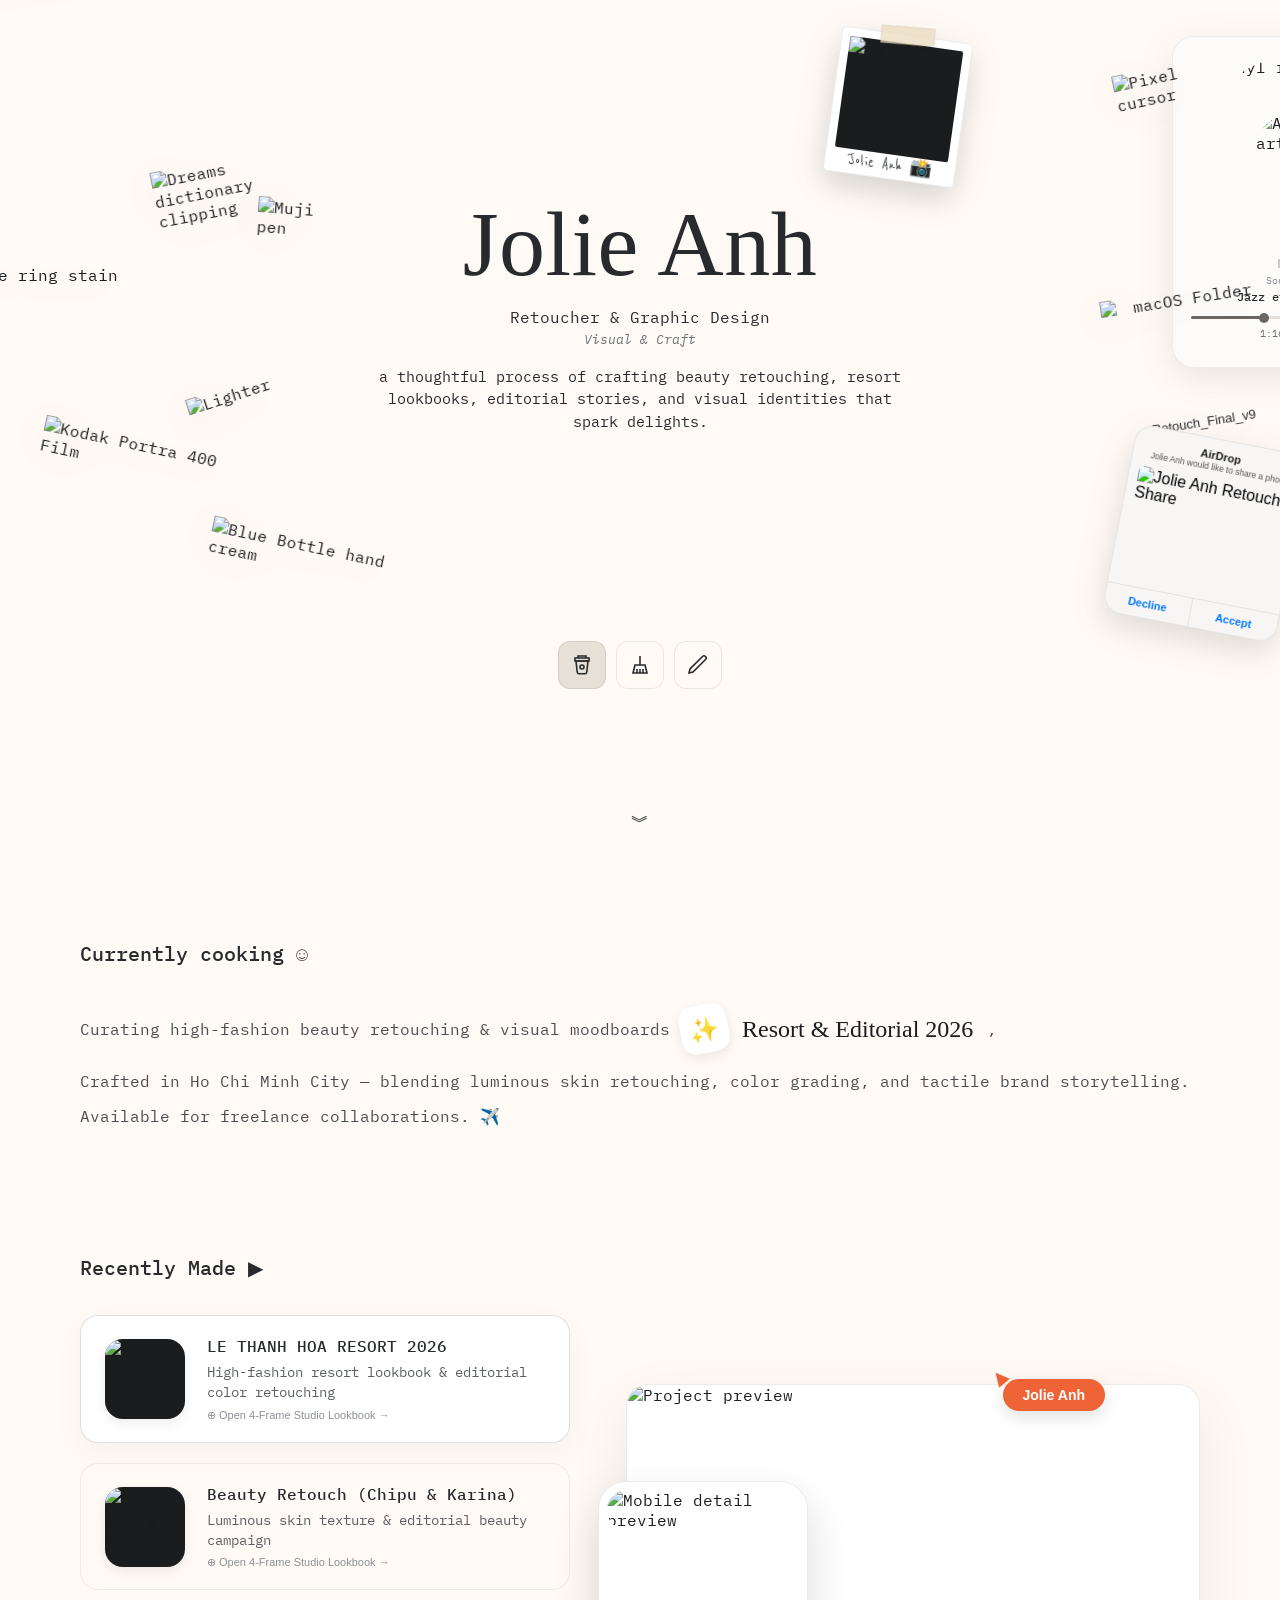
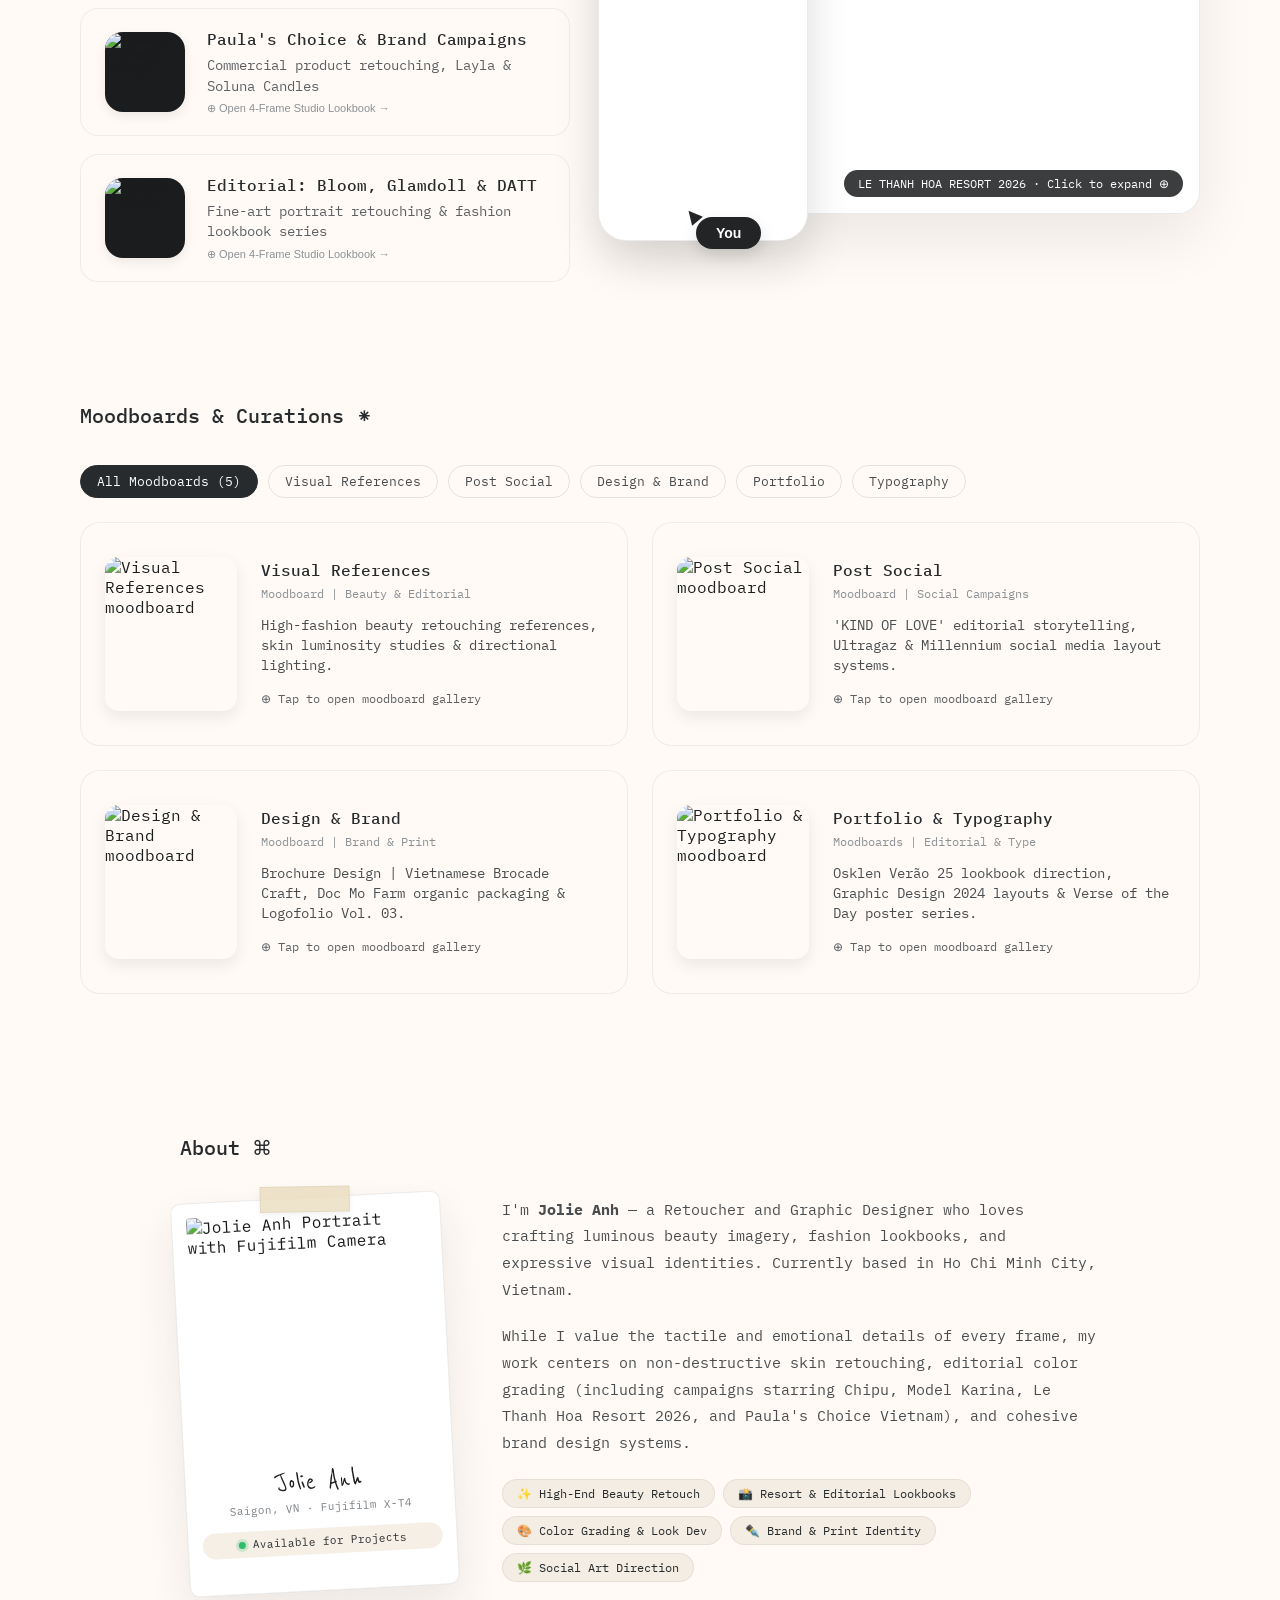
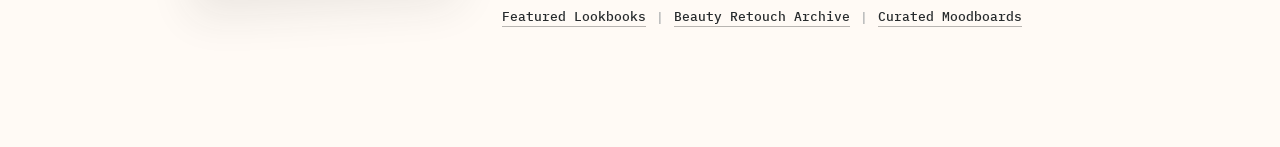
==== commit ed186b9b: "fix(i18n): translate tham khảo and Vietnamese strings to English (Visual References)" ====
--- a/index.html
+++ b/index.html
@@ -2435,86 +2435,86 @@
 
     <div class="moodboard-tabs" id="moodboardTabs">
       <button class="mb-tab active" data-filter="all" type="button">All Moodboards (5)</button>
-      <button class="mb-tab" data-filter="tham-khao" type="button">tham khảo</button>
-      <button class="mb-tab" data-filter="post-social" type="button">post social</button>
-      <button class="mb-tab" data-filter="design-brand" type="button">design brand</button>
-      <button class="mb-tab" data-filter="portfolio" type="button">portfolio</button>
-      <button class="mb-tab" data-filter="typo" type="button">typo</button>
+      <button class="mb-tab" data-filter="tham-khao" type="button">Visual References</button>
+      <button class="mb-tab" data-filter="post-social" type="button">Post Social</button>
+      <button class="mb-tab" data-filter="design-brand" type="button">Design &amp; Brand</button>
+      <button class="mb-tab" data-filter="portfolio" type="button">Portfolio</button>
+      <button class="mb-tab" data-filter="typo" type="button">Typography</button>
     </div>
 
     <div class="other-work-grid" id="moodboardGrid">
-      <!-- Card 1: tham khảo -->
+      <!-- Card 1: Visual References -->
       <div class="flip-card" data-category="tham-khao" data-open-project="mb-tham-khao">
         <div class="flip-inner">
           <div class="flip-front">
-            <img class="flip-thumb" src="https://mir-s3-cdn-cf.behance.net/projects/max_808/1bc210242325057.Y3JvcCwzMTUxLDI0NjQsMCw4MTg.jpg" alt="tham khảo moodboard" />
+            <img class="flip-thumb" src="https://mir-s3-cdn-cf.behance.net/projects/max_808/1bc210242325057.Y3JvcCwzMTUxLDI0NjQsMCw4MTg.jpg" alt="Visual References moodboard" />
             <div class="flip-meta">
-              <h4>tham khảo</h4>
+              <h4>Visual References</h4>
               <div class="flip-tag">Moodboard | Beauty &amp; Editorial</div>
               <p>High-fashion beauty retouching references, skin luminosity studies &amp; directional lighting.</p>
               <span class="flip-link-icon">⊕ Tap to open moodboard gallery</span>
             </div>
           </div>
           <div class="flip-back">
-            <img src="https://mir-s3-cdn-cf.behance.net/projects/max_808/8ab153245744275.Y3JvcCwzMjQwLDI1MzQsMCwxMzA3.jpg" alt="tham khảo back preview" />
-            <span class="flip-back-caption">⊕ Click to open "tham khảo" Popup</span>
+            <img src="https://mir-s3-cdn-cf.behance.net/projects/max_808/8ab153245744275.Y3JvcCwzMjQwLDI1MzQsMCwxMzA3.jpg" alt="Visual References back preview" />
+            <span class="flip-back-caption">⊕ Click to open "Visual References" Popup</span>
           </div>
         </div>
       </div>
 
-      <!-- Card 2: post social -->
+      <!-- Card 2: Post Social -->
       <div class="flip-card" data-category="post-social" data-open-project="mb-post-social">
         <div class="flip-inner">
           <div class="flip-front">
-            <img class="flip-thumb" src="https://mir-s3-cdn-cf.behance.net/projects/max_808/cad4ff238627251.Y3JvcCw1NDY0LDQyNzMsMCw1NTQ.jpg" alt="post social moodboard" />
+            <img class="flip-thumb" src="https://mir-s3-cdn-cf.behance.net/projects/max_808/cad4ff238627251.Y3JvcCw1NDY0LDQyNzMsMCw1NTQ.jpg" alt="Post Social moodboard" />
             <div class="flip-meta">
-              <h4>post social</h4>
+              <h4>Post Social</h4>
               <div class="flip-tag">Moodboard | Social Campaigns</div>
               <p>'KIND OF LOVE' editorial storytelling, Ultragaz &amp; Millennium social media layout systems.</p>
               <span class="flip-link-icon">⊕ Tap to open moodboard gallery</span>
             </div>
           </div>
           <div class="flip-back">
-            <img src="https://mir-s3-cdn-cf.behance.net/projects/max_808/e1dfa2194673649.Y3JvcCwyNDMwLDE5MDAsMCww.png" alt="post social back preview" />
-            <span class="flip-back-caption">⊕ Click to open "post social" Popup</span>
+            <img src="https://mir-s3-cdn-cf.behance.net/projects/max_808/e1dfa2194673649.Y3JvcCwyNDMwLDE5MDAsMCww.png" alt="Post Social back preview" />
+            <span class="flip-back-caption">⊕ Click to open "Post Social" Popup</span>
           </div>
         </div>
       </div>
 
-      <!-- Card 3: design brand -->
+      <!-- Card 3: Design & Brand -->
       <div class="flip-card" data-category="design-brand" data-open-project="mb-design-brand">
         <div class="flip-inner">
           <div class="flip-front">
-            <img class="flip-thumb" src="https://mir-s3-cdn-cf.behance.net/project_modules/disp/10176a162341439.63d3e4496464b.jpg" alt="design brand moodboard" />
+            <img class="flip-thumb" src="https://mir-s3-cdn-cf.behance.net/project_modules/disp/10176a162341439.63d3e4496464b.jpg" alt="Design & Brand moodboard" />
             <div class="flip-meta">
-              <h4>design brand</h4>
+              <h4>Design &amp; Brand</h4>
               <div class="flip-tag">Moodboard | Brand &amp; Print</div>
-              <p>Brochure Design | Thổ cẩm Việt, Dốc Mơ Farm organic packaging &amp; Logofolio Vol. 03.</p>
+              <p>Brochure Design | Vietnamese Brocade Craft, Doc Mo Farm organic packaging &amp; Logofolio Vol. 03.</p>
               <span class="flip-link-icon">⊕ Tap to open moodboard gallery</span>
             </div>
           </div>
           <div class="flip-back">
-            <img src="https://mir-s3-cdn-cf.behance.net/projects/max_808/21cc31107780715.Y3JvcCwxNDAwLDEwOTUsMCwxMw.jpg" alt="design brand back preview" />
-            <span class="flip-back-caption">⊕ Click to open "design brand" Popup</span>
+            <img src="https://mir-s3-cdn-cf.behance.net/projects/max_808/21cc31107780715.Y3JvcCwxNDAwLDEwOTUsMCwxMw.jpg" alt="Design & Brand back preview" />
+            <span class="flip-back-caption">⊕ Click to open "Design &amp; Brand" Popup</span>
           </div>
         </div>
       </div>
 
-      <!-- Card 4: portfolio & typo -->
+      <!-- Card 4: Portfolio & Typography -->
       <div class="flip-card" data-category="portfolio typo" data-open-project="mb-portfolio-typo">
         <div class="flip-inner">
           <div class="flip-front">
-            <img class="flip-thumb" src="https://mir-s3-cdn-cf.behance.net/projects/max_808/897d13217922229.Y3JvcCwxMzgwLDEwODAsMjcwLDA.png" alt="portfolio & typo moodboard" />
+            <img class="flip-thumb" src="https://mir-s3-cdn-cf.behance.net/projects/max_808/897d13217922229.Y3JvcCwxMzgwLDEwODAsMjcwLDA.png" alt="Portfolio & Typography moodboard" />
             <div class="flip-meta">
-              <h4>portfolio &amp; typo</h4>
+              <h4>Portfolio &amp; Typography</h4>
               <div class="flip-tag">Moodboards | Editorial &amp; Type</div>
               <p>Osklen Verão 25 lookbook direction, Graphic Design 2024 layouts &amp; Verse of the Day poster series.</p>
               <span class="flip-link-icon">⊕ Tap to open moodboard gallery</span>
             </div>
           </div>
           <div class="flip-back">
-            <img src="https://mir-s3-cdn-cf.behance.net/projects/max_808/2b8114192088173.Y3JvcCw0Nzk5LDM3NTQsMCww.jpg" alt="portfolio back preview" />
-            <span class="flip-back-caption">⊕ Click to open "portfolio &amp; typo" Popup</span>
+            <img src="https://mir-s3-cdn-cf.behance.net/projects/max_808/2b8114192088173.Y3JvcCw0Nzk5LDM3NTQsMCww.jpg" alt="Portfolio & Typography back preview" />
+            <span class="flip-back-caption">⊕ Click to open "Portfolio &amp; Typography" Popup</span>
           </div>
         </div>
       </div>
@@ -2657,8 +2657,8 @@
         file: "~/Jolie_Anh_Studio/LeThanhHoa_Resort2026.psd @ 100%",
         note: "sunlit resort movement & luminous skin micro-contrast ✨",
         category: "Fashion Lookbook · High-End Retouching",
-        story: "Full campaign retouching and editorial color grading for Le Thanh Hoa Resort 2026, paired with Project Như Nguyệt and Lookbook for DATT. Focused on preserving natural fabric movement, warm sunlit highlights, and refined skin micro-contrast across full-length lookbook spreads.",
-        credits: "<strong>Artist:</strong> Jolie Anh<br><strong>Role:</strong> Lead Retoucher<br><strong>Location:</strong> Ho Chi Minh City<br><strong>Series:</strong> Resort 2026 · Như Nguyệt · DATT",
+        story: "Full campaign retouching and editorial color grading for Le Thanh Hoa Resort 2026, paired with the Moonlight Editorial series and Lookbook for DATT. Focused on preserving natural fabric movement, warm sunlit highlights, and refined skin micro-contrast across full-length lookbook spreads.",
+        credits: "<strong>Artist:</strong> Jolie Anh<br><strong>Role:</strong> Lead Retoucher<br><strong>Location:</strong> Ho Chi Minh City<br><strong>Series:</strong> Resort 2026 · Moonlight Editorial · DATT",
         images: [
           "https://mir-s3-cdn-cf.behance.net/projects/max_808/3b5515251380835.Y3JvcCw1NTA0LDQzMDUsMCwxOTIw.jpg",
           "https://mir-s3-cdn-cf.behance.net/projects/max_808/b65f61251378263.Y3JvcCwzMTMxLDI0NDksODgzLDExNzg.jpg",
@@ -2709,12 +2709,12 @@
         ]
       },
       "mb-tham-khao": {
-        title: "Moodboard: tham khảo",
-        file: "~/Jolie_Anh_Studio/Moodboards/tham_khao.board",
+        title: "Moodboard: Visual References",
+        file: "~/Jolie_Anh_Studio/Moodboards/visual_references.board",
         note: "curated lighting & macro skin references 📌",
         category: "Curated Moodboard · Beauty & Lighting",
         story: "Jolie Anh's visual reference board for macro skin texture, warm editorial lighting, and sculptural portrait composition.",
-        credits: "<strong>Curator:</strong> Jolie Anh<br><strong>Collection:</strong> tham khảo (Behance Moodboard)<br><strong>Themes:</strong> Luminous Skin · Editorial Lighting",
+        credits: "<strong>Curator:</strong> Jolie Anh<br><strong>Collection:</strong> Visual References (Behance Moodboard)<br><strong>Themes:</strong> Luminous Skin · Editorial Lighting",
         images: [
           "https://mir-s3-cdn-cf.behance.net/projects/max_808/1bc210242325057.Y3JvcCwzMTUxLDI0NjQsMCw4MTg.jpg",
           "https://mir-s3-cdn-cf.behance.net/projects/max_808/8ab153245744275.Y3JvcCwzMjQwLDI1MzQsMCwxMzA3.jpg",
@@ -2722,12 +2722,12 @@
         ]
       },
       "mb-post-social": {
-        title: "Moodboard: post social",
+        title: "Moodboard: Post Social",
         file: "~/Jolie_Anh_Studio/Moodboards/post_social.board",
         note: "social storytelling grids & editorial type 📌",
         category: "Curated Moodboard · Social Media & Campaigns",
         story: "Curated social media direction featuring 'KIND OF LOVE' romantic editorial layouts, Ultragaz brand grids, and Millennium campaign typography.",
-        credits: "<strong>Curator:</strong> Jolie Anh<br><strong>Collection:</strong> post social<br><strong>Highlights:</strong> 'KIND OF LOVE' · Ultragaz · Millennium",
+        credits: "<strong>Curator:</strong> Jolie Anh<br><strong>Collection:</strong> Post Social<br><strong>Highlights:</strong> 'KIND OF LOVE' · Ultragaz · Millennium",
         images: [
           "https://mir-s3-cdn-cf.behance.net/projects/max_808/cad4ff238627251.Y3JvcCw1NDY0LDQyNzMsMCw1NTQ.jpg",
           "https://mir-s3-cdn-cf.behance.net/projects/max_808/f5eb0a196255797.Y3JvcCwxMzk5LDEwOTUsMCww.png",
@@ -2735,12 +2735,12 @@
         ]
       },
       "mb-design-brand": {
-        title: "Moodboard: design brand",
+        title: "Moodboard: Design & Brand",
         file: "~/Jolie_Anh_Studio/Moodboards/design_brand.board",
         note: "Vietnamese craft print & tactile packaging systems 📌",
         category: "Curated Moodboard · Brand Identity & Print",
-        story: "Tactile print and brand identity curation including Brochure Design | Thổ cẩm Việt (Vietnamese brocade craft), Dốc Mơ Farm, and Logofolio Vol. 03.",
-        credits: "<strong>Curator:</strong> Jolie Anh<br><strong>Collection:</strong> design brand<br><strong>Highlights:</strong> Thổ cẩm Việt · Dốc Mơ Farm · Logofolio",
+        story: "Tactile print and brand identity curation including Brochure Design | Vietnamese Brocade Craft, Doc Mo Farm, and Logofolio Vol. 03.",
+        credits: "<strong>Curator:</strong> Jolie Anh<br><strong>Collection:</strong> Design &amp; Brand<br><strong>Highlights:</strong> Vietnamese Brocade Craft · Doc Mo Farm · Logofolio",
         images: [
           "https://mir-s3-cdn-cf.behance.net/project_modules/disp/10176a162341439.63d3e4496464b.jpg",
           "https://mir-s3-cdn-cf.behance.net/projects/max_808/6654e0176119323.Y3JvcCwzMzY3LDI2MzMsMCww.png",
@@ -2748,12 +2748,12 @@
         ]
       },
       "mb-portfolio-typo": {
-        title: "Moodboards: portfolio & typo",
+        title: "Moodboards: Portfolio & Typography",
         file: "~/Jolie_Anh_Studio/Moodboards/portfolio_typo.board",
         note: "Osklen Verão 25 minimalism & expressive poster type 📌",
         category: "Curated Moodboards · Editorial Layout & Typography",
         story: "Editorial layout and expressive poster typography curation combining Osklen Verão 25 tropical minimalism, Graphic Designer Portfolio 2024 grids, and Verse of the Day poster series.",
-        credits: "<strong>Curator:</strong> Jolie Anh<br><strong>Collections:</strong> portfolio &amp; typo<br><strong>Highlights:</strong> Osklen Verão 25 · Verse of the Day",
+        credits: "<strong>Curator:</strong> Jolie Anh<br><strong>Collections:</strong> Portfolio &amp; Typography<br><strong>Highlights:</strong> Osklen Verão 25 · Verse of the Day",
         images: [
           "https://mir-s3-cdn-cf.behance.net/projects/max_808/897d13217922229.Y3JvcCwxMzgwLDEwODAsMjcwLDA.png",
           "https://mir-s3-cdn-cf.behance.net/projects/max_808/2b8114192088173.Y3JvcCw0Nzk5LDM3NTQsMCww.jpg",
